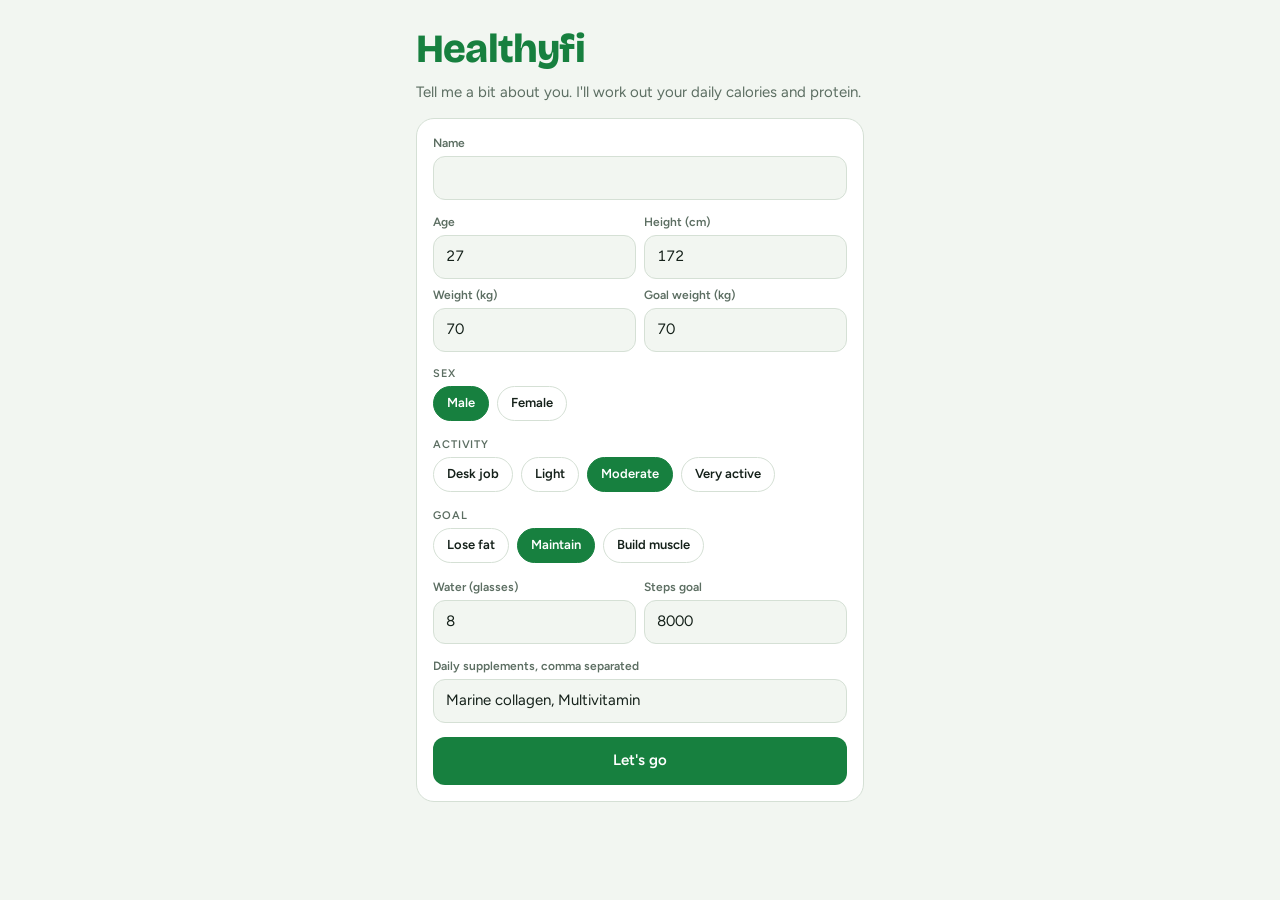
==== index.html @ eebe1b98 "Publish Healthyfi website Co-Authored-By: Claude Opus 5.5 <noreply@anthropic.com> Claude-Session: ht" ====
<!doctype html>
<html lang="en">
<head>
<meta charset="utf-8">
<meta name="viewport" content="width=device-width,initial-scale=1,viewport-fit=cover">
<meta name="theme-color" content="#17803F">
<style>:root{padding-top:env(safe-area-inset-top,0px);padding-bottom:env(safe-area-inset-bottom,0px)}body{margin:0}[hidden]{display:none!important}</style>
</head>
<body>
<title>Healthyfi</title>
<link rel="preconnect" href="https://fonts.googleapis.com">
<link rel="stylesheet" href="https://fonts.googleapis.com/css2?family=Bricolage+Grotesque:opsz,wght@12..96,600;12..96,800&family=Figtree:wght@400;500;600;700&display=swap">
<style>
/* Layout: phone-width app shell, centered on desktop, fixed bottom tab bar, cards only for the logging units */
:root{
  --bg:#F2F6F1; --surface:#FFFFFF; --sunk:#E6EEE6; --line:#D5E0D5;
  --fg:#15211A; --muted:#5C6E62;
  --leaf:#17803F; --leaf-soft:#D8F0DF; --on-leaf:#FFFFFF;
  --haldi:#D97A06; --haldi-soft:#FCEBD2;
  --protein:#7C4DDB; --carbs:#D99A0B; --fat:#1A8FC9; --water:#1C8BD6;
  --danger:#C2352B;
  --display:"Bricolage Grotesque", "Avenir Next", "Segoe UI", system-ui, sans-serif;
  --body:"Figtree", "Segoe UI", system-ui, -apple-system, sans-serif;
  --r:18px;
}
@media (prefers-color-scheme: dark){:root:not([data-theme="light"]){
  --bg:#0D1410; --surface:#162019; --sunk:#1E2A22; --line:#2A3A2F;
  --fg:#E7F0E9; --muted:#93A699;
  --leaf:#4CC977; --leaf-soft:#173D25; --on-leaf:#06210F;
  --haldi:#F5A23A; --haldi-soft:#3A2810;
  --protein:#A586F0; --carbs:#EDB93A; --fat:#4FB4E8; --water:#4FA9EC; --danger:#F07468;
  color-scheme:dark}}
:root[data-theme="dark"]{
  --bg:#0D1410; --surface:#162019; --sunk:#1E2A22; --line:#2A3A2F;
  --fg:#E7F0E9; --muted:#93A699;
  --leaf:#4CC977; --leaf-soft:#173D25; --on-leaf:#06210F;
  --haldi:#F5A23A; --haldi-soft:#3A2810;
  --protein:#A586F0; --carbs:#EDB93A; --fat:#4FB4E8; --water:#4FA9EC; --danger:#F07468;
  color-scheme:dark}

*{box-sizing:border-box}
html,body{height:100%}
body{background:var(--bg);color:var(--fg);font:15px/1.45 var(--body);font-variant-numeric:tabular-nums;-webkit-tap-highlight-color:transparent}
button,input{font:inherit;color:inherit}
button{cursor:pointer}
:focus-visible{outline:2px solid var(--leaf);outline-offset:2px}
.app{max-width:480px;margin:0 auto;padding-inline:16px;padding-block:8px calc(88px + env(safe-area-inset-bottom,0px));display:flex;flex-direction:column;gap:14px}
h1,h2,h3{margin:0;font-family:var(--display);text-wrap:balance}
h1{font-size:26px;font-weight:800;letter-spacing:-.01em}
h2{font-size:17px;font-weight:600}
.muted{color:var(--muted)}
.small{font-size:13px}
.label{font-size:11px;letter-spacing:.08em;text-transform:uppercase;color:var(--muted);font-weight:600}

.top{display:flex;align-items:center;justify-content:space-between;gap:12px;padding-top:6px}
.brand{font-family:var(--display);font-weight:800;font-size:22px;color:var(--leaf);letter-spacing:-.02em}
.sync{font-size:12px;color:var(--muted);background:var(--sunk);border-radius:999px;padding:4px 10px;white-space:nowrap}

.datebar{display:flex;align-items:center;gap:8px;background:var(--surface);border:1px solid var(--line);border-radius:999px;padding:4px}
.datebar strong{flex:1;text-align:center;font-weight:600}
.iconbtn{width:38px;height:38px;border-radius:50%;border:0;background:transparent;font-size:20px;display:grid;place-items:center}
.iconbtn:hover:not(:disabled){background:var(--sunk)}
.iconbtn:disabled{opacity:.3;cursor:default}

.card{background:var(--surface);border:1px solid var(--line);border-radius:var(--r);padding:16px;display:flex;flex-direction:column;gap:12px}
.card-head{display:flex;align-items:baseline;justify-content:space-between;gap:10px}
.card-head .meta{font-size:13px;color:var(--muted);font-weight:600}

/* calorie hero */
.hero{display:grid;grid-template-columns:1fr auto 1fr;align-items:center;gap:8px}
.stat{display:flex;flex-direction:column;align-items:center;gap:0;text-align:center;min-width:0}
.stat b{font-family:var(--display);font-size:22px;font-weight:600}
.stat span{font-size:12px;color:var(--muted)}
.ring{position:relative;width:150px;height:150px}
.ring svg{width:100%;height:100%;transform:rotate(-90deg)}
.ring .center{position:absolute;inset:0;display:grid;place-content:center;text-align:center}
.ring .center b{font-family:var(--display);font-size:34px;font-weight:800;line-height:1}
.ring .center span{font-size:12px;color:var(--muted)}
.ring.over .center b{color:var(--haldi)}
.macros{display:grid;grid-template-columns:repeat(3,1fr);gap:12px}
.bar{height:8px;border-radius:99px;background:var(--sunk);overflow:hidden}
.bar i{display:block;height:100%;border-radius:99px;transition:width .4s}
.macro b{font-size:13px}

.row{display:flex;align-items:center;gap:10px}
.grow{flex:1;min-width:0}
.btn{border:0;border-radius:12px;padding:10px 16px;font-weight:600;background:var(--leaf);color:var(--on-leaf)}
.btn.ghost{background:transparent;color:var(--leaf);border:1px solid var(--line)}
.btn.soft{background:var(--leaf-soft);color:var(--fg)}
.btn.block{width:100%;padding:13px}
.btn:disabled{opacity:.45;cursor:default}
.btn.danger{color:var(--danger);background:transparent;border:1px solid var(--line)}

.glasses{display:flex;flex-wrap:wrap;gap:6px}
.glass{width:26px;height:32px;border-radius:4px 4px 8px 8px;border:2px solid var(--water);background:transparent;padding:0}
.glass.full{background:var(--water)}

.check{display:flex;align-items:center;gap:12px;padding:8px 0;border:0;background:none;text-align:left;width:100%}
.check .box{width:22px;height:22px;border-radius:7px;border:2px solid var(--line);display:grid;place-items:center;font-size:14px;color:var(--on-leaf);flex:none}
.check.on .box{background:var(--leaf);border-color:var(--leaf)}
.check.on .txt{color:var(--muted);text-decoration:line-through}

.fields{display:grid;grid-template-columns:repeat(3,minmax(0,1fr));gap:8px}
.fields.two{grid-template-columns:repeat(2,minmax(0,1fr))}
.field{display:flex;flex-direction:column;gap:4px;min-width:0}
.field label{font-size:12px;color:var(--muted);font-weight:600}
.field input{width:100%;border:1px solid var(--line);background:var(--bg);border-radius:12px;padding:10px 12px;min-width:0}
.field input:focus{border-color:var(--leaf);outline:none}

.tips{margin:0;padding:0;list-style:none;display:flex;flex-direction:column;gap:8px}
.tips li{padding-left:14px;position:relative}
.tips li::before{content:"";position:absolute;left:0;top:.6em;width:6px;height:6px;border-radius:50%;background:var(--haldi)}

/* food */
.summary{background:var(--leaf-soft);border-radius:var(--r);padding:14px 16px;display:grid;grid-template-columns:1.4fr repeat(3,1fr);gap:6px}
.entry{display:flex;align-items:center;gap:10px;padding:6px 0;border-top:1px solid var(--line)}
.entry:first-of-type{border-top:0}
.entry .name{font-weight:600;white-space:nowrap;overflow:hidden;text-overflow:ellipsis}
.entry .kcal{font-weight:700}
.x{border:0;background:none;color:var(--muted);font-size:18px;width:32px;height:32px;border-radius:50%}
.x:hover{background:var(--sunk);color:var(--danger)}
.actions{display:flex;gap:8px;flex-wrap:wrap}

/* sheet */
.scrim{position:fixed;inset:0;background:rgba(5,15,9,.45);z-index:20;display:flex;align-items:flex-end;justify-content:center}
.sheet{background:var(--surface);width:100%;max-width:480px;max-height:88%;border-radius:22px 22px 0 0;padding:16px 16px calc(16px + env(safe-area-inset-bottom,0px));display:flex;flex-direction:column;gap:12px}
.list{overflow-y:auto;min-height:0;flex:1;margin-inline:-4px}
.item{display:flex;align-items:center;gap:10px;width:100%;border:0;background:none;padding:10px 4px;border-bottom:1px solid var(--line);text-align:left}
.item:hover{background:var(--sunk)}
.stepper{display:flex;align-items:center;gap:10px}
.stepper button{width:44px;height:44px;border-radius:12px;border:1px solid var(--line);background:var(--bg);font-size:20px}
.stepper input{text-align:center;font-size:20px;font-weight:700}
.chips{display:flex;gap:8px;overflow-x:auto;padding-bottom:2px;scrollbar-width:none}
.chip{border:1px solid var(--line);background:var(--surface);border-radius:999px;padding:7px 13px;white-space:nowrap;font-size:13px;font-weight:600}
.chip.on{background:var(--leaf);color:var(--on-leaf);border-color:var(--leaf)}
.section-label{font-size:11px;letter-spacing:.08em;text-transform:uppercase;color:var(--muted);font-weight:600;padding:8px 4px 2px}

/* workout */
.wo{display:flex;align-items:center;gap:12px}
.wo .ic{width:40px;height:40px;border-radius:12px;background:var(--haldi-soft);display:grid;place-items:center;font-size:20px;flex:none}
.pb{font-size:12px;font-weight:700;color:var(--haldi)}

/* progress */
.tiles{display:grid;grid-template-columns:repeat(3,1fr);gap:8px}
.tile{background:var(--surface);border:1px solid var(--line);border-radius:14px;padding:12px;text-align:center}
.tile b{display:block;font-family:var(--display);font-size:22px;font-weight:600}
.tile span{font-size:12px;color:var(--muted)}
svg.chart{width:100%;height:auto;display:block}
svg.chart text{fill:var(--muted);font:11px var(--body)}

.confirm{background:var(--haldi-soft);border-radius:14px;padding:12px;display:flex;flex-direction:column;gap:10px}

/* tab bar */
.tabs{position:fixed;left:0;right:0;bottom:0;z-index:10;background:var(--surface);border-top:1px solid var(--line);padding-bottom:env(safe-area-inset-bottom,0px)}
.tabs nav{max-width:480px;margin:0 auto;display:grid;grid-template-columns:repeat(5,1fr)}
.tab{border:0;background:none;padding:10px 0 9px;display:flex;flex-direction:column;align-items:center;gap:2px;font-size:11px;font-weight:600;color:var(--muted)}
.tab .g{font-size:20px;width:52px;height:28px;border-radius:99px;display:grid;place-items:center;transition:background .2s}
.tab.on{color:var(--fg)}
.tab.on .g{background:var(--leaf-soft)}

.toast{position:fixed;left:50%;bottom:calc(84px + env(safe-area-inset-bottom,0px));transform:translateX(-50%);background:var(--fg);color:var(--bg);padding:8px 16px;border-radius:999px;font-size:13px;font-weight:600;z-index:30}
@media (prefers-reduced-motion:reduce){*{transition:none!important}}
</style>

<div class="app" id="app"></div>
<div class="tabs"><nav id="tabs"></nav></div>
<div class="scrim" id="scrim" hidden><div class="sheet" id="sheet"></div></div>
<div class="toast" id="toast" hidden></div>

<script>
const FOODS = [{"name":"Idli","unit":"1 pc","kcal":39.0,"protein":2.0,"carbs":8.0,"fat":0.2},{"name":"Plain dosa","unit":"1 pc","kcal":133.0,"protein":3.9,"carbs":18.6,"fat":5.0},{"name":"Masala dosa","unit":"1 pc","kcal":250.0,"protein":5.0,"carbs":35.0,"fat":10.0},{"name":"Onion dosa","unit":"1 pc","kcal":180.0,"protein":4.0,"carbs":24.0,"fat":7.0},{"name":"Pesarattu","unit":"1 pc","kcal":120.0,"protein":7.0,"carbs":17.0,"fat":3.0},{"name":"Uttapam","unit":"1 pc","kcal":220.0,"protein":6.0,"carbs":34.0,"fat":7.0},{"name":"Medu vada","unit":"1 pc","kcal":97.0,"protein":3.5,"carbs":9.0,"fat":5.5},{"name":"Upma","unit":"1 bowl","kcal":200.0,"protein":5.0,"carbs":30.0,"fat":7.0},{"name":"Pongal","unit":"1 bowl","kcal":250.0,"protein":7.0,"carbs":35.0,"fat":9.0},{"name":"Poha","unit":"1 bowl","kcal":180.0,"protein":4.0,"carbs":33.0,"fat":4.0},{"name":"Puri","unit":"1 pc","kcal":100.0,"protein":1.5,"carbs":12.0,"fat":5.0},{"name":"Coconut chutney","unit":"2 tbsp","kcal":70.0,"protein":1.0,"carbs":3.0,"fat":6.0},{"name":"Peanut chutney","unit":"2 tbsp","kcal":90.0,"protein":3.5,"carbs":3.0,"fat":7.0},{"name":"Ragi java","unit":"1 glass","kcal":120.0,"protein":3.0,"carbs":22.0,"fat":2.0},{"name":"Oats (dry)","unit":"40 g","kcal":150.0,"protein":5.0,"carbs":27.0,"fat":2.5},{"name":"White rice (cooked)","unit":"1 cup","kcal":205.0,"protein":4.3,"carbs":45.0,"fat":0.4},{"name":"Brown rice (cooked)","unit":"1 cup","kcal":216.0,"protein":5.0,"carbs":45.0,"fat":1.8},{"name":"Curd rice","unit":"1 bowl","kcal":230.0,"protein":7.0,"carbs":35.0,"fat":6.0},{"name":"Lemon rice","unit":"1 bowl","kcal":250.0,"protein":4.0,"carbs":40.0,"fat":8.0},{"name":"Pulihora","unit":"1 bowl","kcal":260.0,"protein":4.5,"carbs":42.0,"fat":8.0},{"name":"Veg fried rice","unit":"1 plate","kcal":330.0,"protein":7.0,"carbs":52.0,"fat":10.0},{"name":"Chicken biryani","unit":"1 plate","kcal":500.0,"protein":25.0,"carbs":55.0,"fat":18.0},{"name":"Veg biryani","unit":"1 plate","kcal":380.0,"protein":9.0,"carbs":55.0,"fat":12.0},{"name":"Chapati","unit":"1 pc","kcal":104.0,"protein":3.0,"carbs":18.0,"fat":2.5},{"name":"Paratha","unit":"1 pc","kcal":180.0,"protein":4.0,"carbs":25.0,"fat":7.0},{"name":"Jowar roti","unit":"1 pc","kcal":110.0,"protein":3.5,"carbs":23.0,"fat":1.0},{"name":"Ragi mudde","unit":"1 ball","kcal":230.0,"protein":6.0,"carbs":48.0,"fat":1.6},{"name":"Bread slice","unit":"1 slice","kcal":70.0,"protein":2.5,"carbs":13.0,"fat":1.0},{"name":"Sambar","unit":"1 bowl","kcal":130.0,"protein":6.0,"carbs":18.0,"fat":4.0},{"name":"Rasam","unit":"1 bowl","kcal":60.0,"protein":2.0,"carbs":9.0,"fat":2.0},{"name":"Pappu (dal)","unit":"1 bowl","kcal":170.0,"protein":9.0,"carbs":22.0,"fat":5.0},{"name":"Dal tadka","unit":"1 bowl","kcal":180.0,"protein":9.0,"carbs":24.0,"fat":5.0},{"name":"Rajma","unit":"1 bowl","kcal":210.0,"protein":10.0,"carbs":30.0,"fat":5.0},{"name":"Chole","unit":"1 bowl","kcal":240.0,"protein":10.0,"carbs":32.0,"fat":8.0},{"name":"Mixed veg curry","unit":"1 bowl","kcal":150.0,"protein":4.0,"carbs":15.0,"fat":8.0},{"name":"Bhindi fry","unit":"1 bowl","kcal":140.0,"protein":3.0,"carbs":12.0,"fat":9.0},{"name":"Avakaya pickle","unit":"1 tbsp","kcal":40.0,"protein":0.3,"carbs":1.0,"fat":4.0},{"name":"Egg (boiled)","unit":"1 egg","kcal":78.0,"protein":6.3,"carbs":0.6,"fat":5.3},{"name":"Egg white","unit":"1 egg","kcal":17.0,"protein":3.6,"carbs":0.2,"fat":0.1},{"name":"Omelette (2 eggs)","unit":"1 plate","kcal":190.0,"protein":13.0,"carbs":1.0,"fat":15.0},{"name":"Egg curry","unit":"1 bowl","kcal":240.0,"protein":14.0,"carbs":8.0,"fat":17.0},{"name":"Chicken breast (grilled)","unit":"100 g","kcal":165.0,"protein":31.0,"carbs":0.0,"fat":3.6},{"name":"Chicken curry","unit":"1 bowl","kcal":280.0,"protein":26.0,"carbs":6.0,"fat":17.0},{"name":"Gongura chicken","unit":"1 bowl","kcal":300.0,"protein":28.0,"carbs":6.0,"fat":18.0},{"name":"Tandoori chicken","unit":"2 pcs","kcal":260.0,"protein":32.0,"carbs":4.0,"fat":13.0},{"name":"Chicken 65","unit":"1 plate","kcal":350.0,"protein":30.0,"carbs":12.0,"fat":20.0},{"name":"Fish curry","unit":"1 bowl","kcal":230.0,"protein":22.0,"carbs":6.0,"fat":13.0},{"name":"Fish fry","unit":"1 pc","kcal":200.0,"protein":18.0,"carbs":6.0,"fat":11.0},{"name":"Prawn curry","unit":"1 bowl","kcal":220.0,"protein":22.0,"carbs":7.0,"fat":11.0},{"name":"Mutton curry","unit":"1 bowl","kcal":350.0,"protein":25.0,"carbs":6.0,"fat":25.0},{"name":"Paneer","unit":"100 g","kcal":265.0,"protein":18.0,"carbs":1.2,"fat":21.0},{"name":"Paneer butter masala","unit":"1 bowl","kcal":360.0,"protein":14.0,"carbs":12.0,"fat":28.0},{"name":"Palak paneer","unit":"1 bowl","kcal":260.0,"protein":13.0,"carbs":10.0,"fat":18.0},{"name":"Soya chunks (dry)","unit":"50 g","kcal":172.0,"protein":26.0,"carbs":16.0,"fat":0.3},{"name":"Sprouts","unit":"1 bowl","kcal":100.0,"protein":7.0,"carbs":17.0,"fat":0.5},{"name":"Whey protein","unit":"1 scoop","kcal":120.0,"protein":24.0,"carbs":3.0,"fat":1.5},{"name":"Tofu","unit":"100 g","kcal":76.0,"protein":8.0,"carbs":1.9,"fat":4.8},{"name":"Milk (toned)","unit":"1 glass","kcal":145.0,"protein":8.0,"carbs":12.0,"fat":7.0},{"name":"Curd","unit":"1 cup","kcal":120.0,"protein":7.0,"carbs":9.0,"fat":6.6},{"name":"Greek yogurt","unit":"100 g","kcal":97.0,"protein":9.0,"carbs":3.6,"fat":5.0},{"name":"Buttermilk","unit":"1 glass","kcal":40.0,"protein":3.0,"carbs":5.0,"fat":1.0},{"name":"Tea with milk & sugar","unit":"1 cup","kcal":60.0,"protein":1.5,"carbs":10.0,"fat":1.5},{"name":"Filter coffee","unit":"1 cup","kcal":80.0,"protein":2.0,"carbs":12.0,"fat":2.5},{"name":"Black coffee","unit":"1 cup","kcal":2.0,"protein":0.3,"carbs":0.0,"fat":0.0},{"name":"Coconut water","unit":"1 glass","kcal":45.0,"protein":0.5,"carbs":9.0,"fat":0.5},{"name":"Banana","unit":"1 medium","kcal":105.0,"protein":1.3,"carbs":27.0,"fat":0.4},{"name":"Apple","unit":"1 medium","kcal":95.0,"protein":0.5,"carbs":25.0,"fat":0.3},{"name":"Mango","unit":"1 cup","kcal":100.0,"protein":1.4,"carbs":25.0,"fat":0.6},{"name":"Guava","unit":"1 medium","kcal":68.0,"protein":2.5,"carbs":14.0,"fat":1.0},{"name":"Papaya","unit":"1 cup","kcal":62.0,"protein":0.7,"carbs":16.0,"fat":0.4},{"name":"Watermelon","unit":"1 cup","kcal":46.0,"protein":0.9,"carbs":11.5,"fat":0.2},{"name":"Almonds","unit":"10 pcs","kcal":70.0,"protein":2.5,"carbs":2.5,"fat":6.0},{"name":"Peanuts (roasted)","unit":"30 g","kcal":170.0,"protein":7.7,"carbs":4.8,"fat":14.8},{"name":"Peanut butter","unit":"1 tbsp","kcal":95.0,"protein":4.0,"carbs":3.0,"fat":8.0},{"name":"Dates","unit":"2 pcs","kcal":133.0,"protein":0.9,"carbs":36.0,"fat":0.1},{"name":"Samosa","unit":"1 pc","kcal":260.0,"protein":4.0,"carbs":24.0,"fat":17.0},{"name":"Mirchi bajji","unit":"1 pc","kcal":120.0,"protein":2.0,"carbs":12.0,"fat":7.0},{"name":"Onion pakoda","unit":"1 plate","kcal":300.0,"protein":6.0,"carbs":25.0,"fat":20.0},{"name":"Maggi noodles","unit":"1 pack","kcal":350.0,"protein":8.0,"carbs":47.0,"fat":14.0},{"name":"Biscuits (Marie)","unit":"4 pcs","kcal":120.0,"protein":2.0,"carbs":20.0,"fat":3.5},{"name":"Gulab jamun","unit":"1 pc","kcal":150.0,"protein":2.0,"carbs":20.0,"fat":7.0},{"name":"Jalebi","unit":"1 pc","kcal":150.0,"protein":1.0,"carbs":25.0,"fat":5.0},{"name":"Laddu","unit":"1 pc","kcal":180.0,"protein":3.0,"carbs":24.0,"fat":8.0}];
const STRENGTH = ["Bench press","Squat","Deadlift","Overhead press","Barbell row","Lat pulldown","Pull-up","Incline dumbbell press","Leg press","Romanian deadlift","Bicep curl","Tricep pushdown","Lateral raise","Lunges","Calf raise","Push-up","Plank"];
const CARDIO = ["Walking","Running","Cycling","Skipping","Swimming","Yoga","Badminton","Cricket"];
const MEALS = [["Breakfast","🌅"],["Lunch","🍛"],["Snacks","🍌"],["Dinner","🌙"]];

// ---------- state ----------
const DEFAULT_PROFILE = {name:"",age:27,male:true,heightCm:172,weightKg:70,goalWeightKg:70,activity:1.55,goal:"maintain",waterTarget:8,stepsTarget:8000,supplements:["Marine collagen","Multivitamin"],onboarded:false};
let S = {profile:{...DEFAULT_PROFILE}, customFoods:[], days:{}};
let ui = {tab:"home", date:iso(new Date()), sheet:null, confirmReset:false, saved:false};
let sync = "local"; // local | db

function iso(d){const z=new Date(d.getTime()-d.getTimezoneOffset()*60000);return z.toISOString().slice(0,10)}
function addDays(s,n){const d=new Date(s+"T12:00:00");d.setDate(d.getDate()+n);return iso(d)}
function day(date){return S.days[date] || {foods:[],workouts:[],body:{},water:0,supps:[]}}
function ensureDay(date){if(!S.days[date]) S.days[date]={foods:[],workouts:[],body:{},water:0,supps:[]};return S.days[date]}
function esc(s){return String(s).replace(/[&<>"']/g,c=>({"&":"&amp;","<":"&lt;",">":"&gt;",'"':"&quot;","'":"&#39;"}[c]))}
function fmt(n){return Number.isInteger(+n)?String(+n):(+n).toFixed(1)}
const R = Math.round;
const uid = () => Date.now().toString(36)+Math.random().toString(36).slice(2,7);

// ---------- targets ----------
const P = () => S.profile;
function bmr(p=P()){return 10*p.weightKg+6.25*p.heightCm-5*p.age+(p.male?5:-161)}
function kcalTarget(p=P()){return Math.max(1200,R(bmr(p)*p.activity+({lose:-500,gain:300}[p.goal]||0)))}
function proteinTarget(p=P()){return R(p.weightKg*(p.goal==="lose"?2:1.8))}
function fatTarget(p=P()){return R(kcalTarget(p)*.25/9)}
function carbTarget(p=P()){return Math.max(0,R((kcalTarget(p)-proteinTarget(p)*4-fatTarget(p)*9)/4))}
function totals(date){const f=day(date).foods;const t={kcal:0,p:0,c:0,f:0};f.forEach(e=>{t.kcal+=e.kcal*e.servings;t.p+=e.protein*e.servings;t.c+=e.carbs*e.servings;t.f+=e.fat*e.servings});return t}
function burned(date){return day(date).workouts.reduce((a,w)=>a+w.kcal,0)}
function met(name,cardio){const e=name.toLowerCase();if(!cardio)return 5;if(e.includes("run"))return 9.8;if(e.includes("skip")||e.includes("rope"))return 11;if(e.includes("cycl")||e.includes("bike"))return 7.5;if(e.includes("swim"))return 8;if(e.includes("walk"))return 3.5;if(e.includes("yoga"))return 3;if(e.includes("badminton"))return 5.5;if(e.includes("cricket"))return 5;return 6}

// ---------- persistence ----------
let db=null, userPath=null;
const timers={}, pendingKeys=new Set(), chains={};
function lsSave(){try{localStorage.setItem("healthyfi",JSON.stringify(S))}catch(e){}}
function lsLoad(){try{const v=localStorage.getItem("healthyfi");if(v){const o=JSON.parse(v);S={profile:{...DEFAULT_PROFILE,...o.profile},customFoods:o.customFoods||[],days:o.days||{}}}}catch(e){}}
function docFor(key){return db.collection(userPath).doc(key)}
function bodyFor(key){return key==="profile"?{profile:S.profile,customFoods:S.customFoods}:{date:key.slice(1),...day(key.slice(1))}}
function persist(key){ // key: "profile" or "d"+date
  lsSave();
  if(!db) return;
  pendingKeys.add(key);
  clearTimeout(timers[key]);
  timers[key]=setTimeout(()=>{
    delete timers[key];
    const body=JSON.parse(JSON.stringify(bodyFor(key)));
    chains[key]=(chains[key]||Promise.resolve()).then(()=>docFor(key).set(body)).catch(err=>{
      if(err&&err.code==="quota_exceeded") toast("Storage is full. Clear old logs on the Me tab.");
    }).finally(()=>{if(!timers[key]) pendingKeys.delete(key)});
  },500);
}
const saveProfile=()=>persist("profile");
const saveDay=d=>persist("d"+d);

async function connect(){
  if(!window.claude||!window.claude.use) return;
  try{
    const [dbx,user]=await Promise.all([claude.use("db"),claude.use("user")]);
    if(!dbx||!user) return;
    const id=await user.id();
    if(!id) return;
    db=dbx; userPath="data/users/"+id;
    let first=true;
    db.collection(userPath).onSnapshot(snap=>{
      if(first&&snap.metadata.fromCache) return;
      if(first){
        first=false; sync="db";
        if(snap.empty&&(P().onboarded||Object.keys(S.days).length)){ // move browser data to the account
          saveProfile(); Object.keys(S.days).forEach(saveDay);
          render(); return;
        }
      }
      snap.docs.forEach(d=>{
        if(!d.exists||pendingKeys.has(d.id)) return;
        const v=d.data();
        if(d.id==="profile"){S.profile={...DEFAULT_PROFILE,...(v.profile||{})};S.customFoods=v.customFoods||[]}
        else if(d.id[0]==="d"&&v.date){S.days[v.date]={foods:v.foods||[],workouts:v.workouts||[],body:v.body||{},water:v.water||0,supps:v.supps||[]}}
      });
      lsSave(); render();
    },()=>{db=null;sync="local";render()});
  }catch(e){}
}

// ---------- UI helpers ----------
function toast(msg){const t=document.getElementById("toast");t.textContent=msg;t.hidden=false;clearTimeout(t._t);t._t=setTimeout(()=>t.hidden=true,1800)}
function dateLabel(d){const t=iso(new Date());if(d===t)return"Today";if(d===addDays(t,-1))return"Yesterday";return new Date(d+"T12:00:00").toLocaleDateString("en-IN",{weekday:"short",day:"numeric",month:"short"})}
function datebar(){const t=iso(new Date());return `<div class="datebar"><button class="iconbtn" data-a="prev" aria-label="Previous day">‹</button><strong>${dateLabel(ui.date)}</strong><button class="iconbtn" data-a="next" aria-label="Next day" ${ui.date>=t?"disabled":""}>›</button></div>`}
function macro(label,v,t,c){const pct=t?Math.min(100,v/t*100):0;return `<div class="macro"><div class="label">${label}</div><div class="bar" style="margin:6px 0"><i style="width:${pct}%;background:${c}"></i></div><b>${R(v)}</b><span class="muted small"> / ${t} g</span></div>`}
function field(id,label,val,type="decimal"){return `<div class="field"><label for="${id}">${label}</label><input id="${id}" inputmode="${type}" value="${esc(val)}"></div>`}

// ---------- screens ----------
function home(){
  const p=P(), t=totals(ui.date), b=burned(ui.date), target=kcalTarget(), left=target-R(t.kcal)+b, d=day(ui.date);
  const pct=Math.min(1,t.kcal/(target+b||1)), C=2*Math.PI*64;
  const h=new Date().getHours(), hello=h<12?"Good morning":h<17?"Good afternoon":"Good evening";
  const body=d.body||{};
  return `
  <h1>${hello}${p.name?", "+esc(p.name):""}</h1>
  ${datebar()}
  <section class="card">
    <div class="card-head"><h2>Calories</h2><span class="meta">Target ${target}</span></div>
    <div class="hero">
      <div class="stat"><b>${R(t.kcal)}</b><span>eaten</span></div>
      <div class="ring ${left<0?"over":""}">
        <svg viewBox="0 0 150 150"><circle cx="75" cy="75" r="64" fill="none" stroke="var(--sunk)" stroke-width="13"/>
        <circle cx="75" cy="75" r="64" fill="none" stroke="${left<0?"var(--haldi)":"var(--leaf)"}" stroke-width="13" stroke-linecap="round" stroke-dasharray="${C}" stroke-dashoffset="${C*(1-pct)}" style="transition:stroke-dashoffset .5s"/></svg>
        <div class="center"><b>${Math.abs(left)}</b><span>${left<0?"kcal over":"kcal left"}</span></div>
      </div>
      <div class="stat"><b>${b}</b><span>burned</span></div>
    </div>
    <div class="macros">${macro("Protein",t.p,proteinTarget(),"var(--protein)")}${macro("Carbs",t.c,carbTarget(),"var(--carbs)")}${macro("Fat",t.f,fatTarget(),"var(--fat)")}</div>
  </section>
  <section class="card">
    <div class="card-head"><h2>Water</h2><span class="meta">${d.water} / ${p.waterTarget} glasses · ${d.water*250} ml</span></div>
    <div class="glasses">${Array.from({length:Math.max(p.waterTarget,d.water)},(_,i)=>`<button class="glass ${i<d.water?"full":""}" data-a="water" data-n="${i+1}" aria-label="${i+1} glasses"></button>`).join("")}</div>
    <div class="row"><span class="grow muted small">Tap a glass to set the count</span><button class="btn ghost" data-a="water-" aria-label="Remove a glass">−</button><button class="btn" data-a="water+">+ Glass</button></div>
  </section>
  ${p.supplements.length?`<section class="card">
    <div class="card-head"><h2>Supplements</h2><span class="meta">${p.supplements.filter(s=>d.supps.includes(s)).length} / ${p.supplements.length}</span></div>
    <div>${p.supplements.map((s,i)=>{const on=d.supps.includes(s);return `<button class="check ${on?"on":""}" data-a="supp" data-i="${i}"><span class="box">${on?"✓":""}</span><span class="txt">${esc(s)}</span></button>`}).join("")}</div>
  </section>`:""}
  <section class="card">
    <div class="card-head"><h2>Body</h2>${body.steps?`<span class="meta">${R(body.steps/p.stepsTarget*100)}% of step goal</span>`:""}</div>
    <div class="fields">${field("b-w","Weight kg",body.w??"")}${field("b-s","Sleep hrs",body.sleep??"")}${field("b-st","Steps",body.steps??"","numeric")}</div>
    <button class="btn soft" data-a="body">Save body log</button>
  </section>
  <section class="card"><h2>Coach tips</h2><ul class="tips">${tips().map(x=>`<li>${x}</li>`).join("")}</ul></section>`;
}

function tips(){
  const p=P(), d=day(ui.date), t=totals(ui.date), out=[];
  const left=kcalTarget()-R(t.kcal)+burned(ui.date), pl=proteinTarget()-R(t.p);
  if(!d.foods.length) out.push("Nothing logged yet. Log as you eat; it's far more accurate than guessing at night.");
  if(pl>10) out.push(`<b>${pl} g protein</b> to go. Quick wins: whey scoop 24 g, 100 g chicken breast 31 g, 100 g paneer 18 g, 50 g soya chunks 26 g, 3 egg whites 11 g.`);
  else if(d.foods.length) out.push("Protein target hit. 💪");
  if(left<-150) out.push(`You're ${-left} kcal over. A 30-minute brisk walk burns about 150 kcal.`);
  if(d.water<p.waterTarget) out.push(`${p.waterTarget-d.water} more glasses of water today.`);
  const miss=p.supplements.filter(s=>!d.supps.includes(s)); if(miss.length) out.push(`Still to take: ${esc(miss.join(", "))}.`);
  if(d.body&&d.body.sleep&&d.body.sleep<7) out.push(`Only ${fmt(d.body.sleep)} h sleep. Aim for 7–8 h; recovery is where muscle gets built.`);
  if(!d.workouts.length&&ui.date===iso(new Date())) out.push("No workout logged today yet.");
  if(!out.length) out.push("Everything's on track today.");
  return out;
}

function food(){
  const d=day(ui.date), t=totals(ui.date), y=day(addDays(ui.date,-1));
  return `
  <h1>Food diary</h1>
  ${datebar()}
  <div class="summary">
    <div class="stat"><b>${R(t.kcal)}</b><span>of ${kcalTarget()} kcal</span></div>
    <div class="stat"><b style="color:var(--protein)">${R(t.p)}g</b><span>protein</span></div>
    <div class="stat"><b style="color:var(--carbs)">${R(t.c)}g</b><span>carbs</span></div>
    <div class="stat"><b style="color:var(--fat)">${R(t.f)}g</b><span>fat</span></div>
  </div>
  ${MEALS.map(([m,em])=>{
    const items=d.foods.filter(e=>e.meal===m), prev=y.foods.filter(e=>e.meal===m);
    const k=items.reduce((a,e)=>a+e.kcal*e.servings,0);
    return `<section class="card">
      <div class="card-head"><h2>${em} ${m}</h2><span class="meta">${R(k)} kcal</span></div>
      ${items.length?`<div>${items.map(e=>`<div class="entry"><div class="grow"><div class="name">${esc(e.name)}</div><div class="muted small">${fmt(e.servings)} × ${esc(e.unit)} · P ${R(e.protein*e.servings)} · C ${R(e.carbs*e.servings)} · F ${R(e.fat*e.servings)}</div></div><span class="kcal">${R(e.kcal*e.servings)}</span><button class="x" data-a="del-food" data-id="${e.id}" aria-label="Remove ${esc(e.name)}">✕</button></div>`).join("")}</div>`:""}
      <div class="actions"><button class="btn ghost" data-a="add-food" data-m="${m}">+ Add food</button>${!items.length&&prev.length?`<button class="btn soft" data-a="repeat" data-m="${m}">Repeat yesterday</button>`:""}</div>
    </section>`}).join("")}`;
}

function workout(){
  const list=day(ui.date).workouts, b=burned(ui.date);
  const vol=list.filter(w=>!w.cardio).reduce((a,w)=>a+w.sets*w.reps*w.weightKg,0);
  const prs={}; Object.values(S.days).forEach(dd=>dd.workouts.forEach(w=>{if(!w.cardio&&w.weightKg>0){const k=w.exercise.toLowerCase();prs[k]=Math.max(prs[k]||0,w.weightKg)}}));
  return `
  <h1>Workout</h1>
  ${datebar()}
  <div class="tiles"><div class="tile"><b>${b}</b><span>kcal burned</span></div><div class="tile"><b>${R(vol)}</b><span>kg volume</span></div><div class="tile"><b>${list.length}</b><span>exercises</span></div></div>
  <button class="btn block" data-a="add-wo">+ Log exercise</button>
  ${list.length?list.map(w=>{const pr=prs[w.exercise.toLowerCase()];
    const det=w.cardio?`${w.minutes} min`:`${w.sets} × ${w.reps}${w.weightKg>0?` @ ${fmt(w.weightKg)} kg`:""}`;
    return `<section class="card"><div class="wo"><div class="ic">${w.cardio?"🏃":"🏋️"}</div><div class="grow"><div style="font-weight:600">${esc(w.exercise)}</div><div class="muted small">${det} · ${w.kcal} kcal</div>${!w.cardio&&pr?(w.weightKg>0&&w.weightKg>=pr?`<div class="pb">Personal best</div>`:`<div class="muted small">Best ${fmt(pr)} kg</div>`):""}</div><button class="x" data-a="del-wo" data-id="${w.id}" aria-label="Remove ${esc(w.exercise)}">✕</button></div></section>`}).join("")
  :`<p class="muted" style="text-align:center;margin:24px 0">No exercises logged for this day.</p>`}`;
}

function progress(){
  const p=P(), today=iso(new Date());
  const days=[...Array(7)].map((_,i)=>addDays(today,i-6));
  const kc=days.map(d=>totals(d).kcal), pr=days.map(d=>totals(d).p);
  const labels=days.map(d=>new Date(d+"T12:00:00").toLocaleDateString("en-IN",{weekday:"narrow"}));
  const weights=Object.keys(S.days).sort().filter(d=>S.days[d].body&&S.days[d].body.w).slice(-30).map(d=>({d,w:+S.days[d].body.w}));
  let streak=0, cur=today; if(!day(cur).foods.length) cur=addDays(cur,-1); while(day(cur).foods.length){streak++;cur=addDays(cur,-1)}
  const woDays=days.filter(d=>day(d).workouts.length).length;
  const bmi=p.weightKg/((p.heightCm/100)**2), bmiL=bmi<18.5?"Underweight":bmi<23?"Healthy":bmi<25?"Overweight":"Obese";
  return `
  <h1>Progress</h1>
  <div class="tiles"><div class="tile"><b>${streak}</b><span>day log streak</span></div><div class="tile"><b>${woDays}/7</b><span>workout days</span></div><div class="tile"><b>${fmt(R(bmi*10)/10)}</b><span>BMI · ${bmiL}</span></div></div>
  <section class="card">
    <div class="card-head"><h2>Weight</h2><span class="meta" style="color:var(--haldi)">Goal ${fmt(p.goalWeightKg)} kg</span></div>
    ${weights.length<2?`<p class="muted" style="margin:0">Log your weight on the Home tab on two or more days to see the trend.</p>`:weightChart(weights,p.goalWeightKg)}
  </section>
  <section class="card"><div class="card-head"><h2>Calories, last 7 days</h2><span class="meta">target ${kcalTarget()}</span></div>${bars(kc,labels,kcalTarget(),"var(--leaf)")}</section>
  <section class="card"><div class="card-head"><h2>Protein, last 7 days</h2><span class="meta">target ${proteinTarget()} g</span></div>${bars(pr,labels,proteinTarget(),"var(--protein)")}</section>`;
}

function weightChart(pts,goal){
  const W=340,H=170,L=34,Rt=10,T=10,B=24;
  const vals=pts.map(p=>p.w).concat(goal); let mn=Math.floor(Math.min(...vals)-1), mx=Math.ceil(Math.max(...vals)+1);
  const x=i=>L+(W-L-Rt)*i/(pts.length-1), y=v=>T+(H-T-B)*(1-(v-mn)/(mx-mn));
  const ticks=[mn,R((mn+mx)/2),mx];
  const line=pts.map((p,i)=>`${i?"L":"M"}${x(i).toFixed(1)},${y(p.w).toFixed(1)}`).join("");
  const area=line+`L${x(pts.length-1).toFixed(1)},${H-B}L${L},${H-B}Z`;
  const first=pts[0], last=pts[pts.length-1], diff=last.w-first.w, toGo=goal-last.w;
  return `<div><b style="font-size:20px;font-family:var(--display)">${fmt(last.w)} kg</b> <span class="muted small">${diff>=0?"+":""}${fmt(R(diff*10)/10)} kg since ${first.d.slice(5)}</span></div>
  <svg class="chart" viewBox="0 0 ${W} ${H}" role="img" aria-label="Weight trend">
    ${ticks.map(t=>`<line x1="${L}" x2="${W-Rt}" y1="${y(t)}" y2="${y(t)}" stroke="var(--line)"/><text x="${L-6}" y="${y(t)+4}" text-anchor="end">${t}</text>`).join("")}
    <line x1="${L}" x2="${W-Rt}" y1="${y(goal)}" y2="${y(goal)}" stroke="var(--haldi)" stroke-width="2" stroke-dasharray="6 5"/>
    <path d="${area}" fill="var(--leaf)" fill-opacity=".12"/>
    <path d="${line}" fill="none" stroke="var(--leaf)" stroke-width="2.5" stroke-linejoin="round"/>
    <circle cx="${x(pts.length-1)}" cy="${y(last.w)}" r="5" fill="var(--leaf)"/>
    <text x="${L}" y="${H-6}">${first.d.slice(5)}</text><text x="${W-Rt}" y="${H-6}" text-anchor="end">${last.d.slice(5)}</text>
  </svg>
  <div class="muted small">${Math.abs(toGo)<.5?"You're at your goal weight.":`${fmt(R(Math.abs(toGo)*10)/10)} kg to ${toGo<0?"lose":"gain"}`}</div>`;
}

function bars(vals,labels,target,color){
  const W=340,H=150,T=8,B=22, mx=Math.max(target,...vals)*1.12||1, slot=W/vals.length, bw=slot*.55;
  const y=v=>T+(H-T-B)*(1-v/mx);
  return `<svg class="chart" viewBox="0 0 ${W} ${H}" role="img" aria-label="Last 7 days">
    ${vals.map((v,i)=>{const x=i*slot+(slot-bw)/2, h=(H-T-B)*v/mx;return `<rect x="${x}" y="${T}" width="${bw}" height="${H-T-B}" rx="7" fill="var(--sunk)"/>${h>0?`<rect x="${x}" y="${y(v)}" width="${bw}" height="${h}" rx="7" fill="${v>target*1.1?"var(--haldi)":color}"/>`:""}<text x="${x+bw/2}" y="${H-6}" text-anchor="middle">${labels[i]}</text>`}).join("")}
    <line x1="0" x2="${W}" y1="${y(target)}" y2="${y(target)}" stroke="var(--fg)" stroke-opacity=".5" stroke-dasharray="5 5"/>
  </svg>`;
}

function profileForm(btn){
  const p=P();
  const chips=(name,opts,val)=>`<div class="chips" role="group">${opts.map(([v,l])=>`<button type="button" class="chip ${String(v)===String(val)?"on":""}" data-a="chip" data-name="${name}" data-v="${v}">${l}</button>`).join("")}</div>`;
  return `<form id="pf" class="card" style="gap:14px">
    <div class="field"><label for="p-name">Name</label><input id="p-name" value="${esc(p.name)}" autocomplete="given-name"></div>
    <div class="fields two">${field("p-age","Age",p.age,"numeric")}${field("p-h","Height (cm)",p.heightCm)}${field("p-w","Weight (kg)",p.weightKg)}${field("p-gw","Goal weight (kg)",p.goalWeightKg)}</div>
    <div class="field"><span class="label">Sex</span>${chips("male",[[true,"Male"],[false,"Female"]],p.male)}</div>
    <div class="field"><span class="label">Activity</span>${chips("activity",[[1.2,"Desk job"],[1.375,"Light"],[1.55,"Moderate"],[1.725,"Very active"]],p.activity)}</div>
    <div class="field"><span class="label">Goal</span>${chips("goal",[["lose","Lose fat"],["maintain","Maintain"],["gain","Build muscle"]],p.goal)}</div>
    <div class="fields two">${field("p-water","Water (glasses)",p.waterTarget,"numeric")}${field("p-steps","Steps goal",p.stepsTarget,"numeric")}</div>
    <div class="field"><label for="p-supps">Daily supplements, comma separated</label><input id="p-supps" value="${esc(p.supplements.join(", "))}"></div>
    <button class="btn block" type="submit">${btn}</button>
  </form>`;
}

function me(){
  const p=P();
  return `
  <h1>Your plan</h1>
  <div class="summary" style="grid-template-columns:repeat(4,1fr)">
    <div class="stat"><b>${kcalTarget()}</b><span>kcal/day</span></div>
    <div class="stat"><b style="color:var(--protein)">${proteinTarget()}g</b><span>protein</span></div>
    <div class="stat"><b style="color:var(--carbs)">${carbTarget()}g</b><span>carbs</span></div>
    <div class="stat"><b style="color:var(--fat)">${fatTarget()}g</b><span>fat</span></div>
  </div>
  <p class="muted small" style="margin:0">BMR ${R(bmr())} kcal × activity ${p.activity} = maintenance ${R(bmr()*p.activity)} kcal${p.goal==="lose"?", minus 500 for fat loss":p.goal==="gain"?", plus 300 for muscle gain":""}. Protein at ${p.goal==="lose"?"2.0":"1.8"} g per kg.</p>
  ${profileForm(ui.saved?"Saved ✓":"Save")}
  ${ui.confirmReset?`<div class="confirm"><b>Clear all food, workout, water and body logs?</b><span class="small">Your profile and targets stay.</span><div class="actions"><button class="btn" style="background:var(--danger)" data-a="reset-yes">Clear logs</button><button class="btn ghost" data-a="reset-no">Cancel</button></div></div>`
  :`<button class="btn danger" data-a="reset">Clear all logs</button>`}
  <p class="muted small" style="text-align:center">${sync==="db"?"Saved to your Claude account, private to you":"Saved in this browser only"}</p>`;
}

function onboarding(){
  return `<div style="padding-top:12px"><div class="brand" style="font-size:40px">Healthyfi</div><p class="muted" style="margin:4px 0 0">Tell me a bit about you. I'll work out your daily calories and protein.</p></div>${profileForm("Let's go")}`;
}

// ---------- sheets ----------
function openSheet(s){ui.sheet=s;renderSheet()}
function closeSheet(){ui.sheet=null;renderSheet()}
function renderSheet(){
  const scrim=document.getElementById("scrim"), el=document.getElementById("sheet"), s=ui.sheet;
  scrim.hidden=!s; if(!s){el.innerHTML="";return}
  if(s.kind==="food") el.innerHTML=foodSheet(s); else el.innerHTML=woSheet(s);
  const scr=s.kind+(s.custom?"c":s.item?"i":"s"); const f=el.querySelector("[data-focus]");
  if(f&&s._scr!==scr){f.focus();try{f.setSelectionRange(f.value.length,f.value.length)}catch(e){}} s._scr=scr;
}
function allFoods(){return S.customFoods.concat(FOODS)}
function foodSheet(s){
  if(s.custom) return `<div class="row"><h2 class="grow">Custom food · ${s.meal}</h2><button class="x" data-a="close" aria-label="Close">✕</button></div>
    <div class="field"><label for="c-name">Food name</label><input id="c-name" data-focus></div>
    <div class="field"><label for="c-unit">Serving</label><input id="c-unit" value="1 serving"></div>
    <div class="fields two">${field("c-k","kcal","")}${field("c-p","Protein g","")}${field("c-c","Carbs g","")}${field("c-f","Fat g","")}</div>
    <p class="muted small" style="margin:0">Saved to your food list for next time.</p>
    <div class="actions"><button class="btn ghost" data-a="back">Back</button><button class="btn grow" data-a="save-custom">Add</button></div>`;
  if(s.item){const it=s.item, sv=+s.servings||0;
    return `<div class="row"><h2 class="grow">${esc(it.name)}</h2><button class="x" data-a="close" aria-label="Close">✕</button></div>
    <div class="muted small">Per ${esc(it.unit)}: ${R(it.kcal)} kcal · P ${fmt(it.protein)} g · C ${fmt(it.carbs)} g · F ${fmt(it.fat)} g</div>
    <div class="stepper"><button data-a="sv-" aria-label="Less">−</button><div class="field grow"><input id="sv" inputmode="decimal" value="${esc(s.servings)}" aria-label="Servings" data-focus></div><button data-a="sv+" aria-label="More">+</button></div>
    <div style="font-family:var(--display);font-size:20px;color:var(--leaf);font-weight:600">${R(it.kcal*sv)} kcal · ${R(it.protein*sv)} g protein</div>
    <div class="actions"><button class="btn ghost" data-a="back">Back</button><button class="btn grow" data-a="add-it" ${sv>0?"":"disabled"}>Add to ${s.meal}</button></div>`}
  const q=(s.q||"").trim().toLowerCase(), all=allFoods();
  let groups;
  if(!q){const names=[...new Set(Object.keys(S.days).sort().reverse().flatMap(d=>S.days[d].foods.slice().reverse().map(e=>e.name)))].slice(0,8);
    const recent=names.map(n=>all.find(f=>f.name===n)).filter(Boolean);
    groups=[["Recent",recent],["All foods",all.filter(f=>!recent.includes(f))]];}
  else groups=[["Results",all.filter(f=>f.name.toLowerCase().includes(q))]];
  window._list=[];
  const html=groups.filter(g=>g[1].length).map(([lab,arr])=>`<div class="section-label">${lab}</div>`+arr.map(f=>{window._list.push(f);return `<button class="item" data-a="pick" data-i="${window._list.length-1}"><span class="grow"><span style="font-weight:600">${esc(f.name)}</span><br><span class="muted small">${esc(f.unit)} · P ${fmt(f.protein)} g</span></span><span class="small" style="font-weight:600">${R(f.kcal)} kcal</span></button>`}).join("")).join("");
  return `<div class="row"><h2 class="grow">Add to ${s.meal}</h2><button class="x" data-a="close" aria-label="Close">✕</button></div>
    <div class="field"><input id="q" placeholder="Search idli, chicken, paneer…" value="${esc(s.q||"")}" aria-label="Search foods" data-focus></div>
    <div class="list">${html||`<p class="muted" style="padding:12px 4px">No match. Add it as a custom food.</p>`}</div>
    <button class="btn soft" data-a="custom">+ Custom food</button>`;
}
function woSheet(s){
  const past=[...new Set(Object.keys(S.days).sort().reverse().flatMap(d=>S.days[d].workouts.map(w=>w.exercise)))];
  const isC=n=>CARDIO.some(c=>c.toLowerCase()===n.toLowerCase());
  const sug=[...past.filter(n=>s.cardio?isC(n):!isC(n)),...(s.cardio?CARDIO:STRENGTH)].filter((n,i,a)=>a.findIndex(m=>m.toLowerCase()===n.toLowerCase())===i).filter(n=>!s.name||n.toLowerCase().includes(s.name.toLowerCase())).slice(0,12);
  const k=woKcal(s);
  return `<div class="row"><h2 class="grow">Log exercise</h2><button class="x" data-a="close" aria-label="Close">✕</button></div>
    <div class="chips"><button class="chip ${!s.cardio?"on":""}" data-a="wo-kind" data-v="0">Strength</button><button class="chip ${s.cardio?"on":""}" data-a="wo-kind" data-v="1">Cardio</button></div>
    <div class="field"><label for="w-name">Exercise</label><input id="w-name" value="${esc(s.name)}" data-focus></div>
    <div class="chips">${sug.map(n=>`<button class="chip" data-a="wo-sug" data-v="${esc(n)}">${esc(n)}</button>`).join("")}</div>
    ${s.cardio?`<div class="fields two">${field("w-min","Minutes",s.minutes,"numeric")}</div>`
      :`<div class="fields">${field("w-sets","Sets",s.sets,"numeric")}${field("w-reps","Reps",s.reps,"numeric")}${field("w-kg","kg",s.kg)}</div>`}
    <div id="w-k" style="color:var(--leaf);font-weight:700">About ${k} kcal burned</div>
    <button class="btn block" data-a="save-wo">Add</button>`;
}
function woKcal(s){const m=s.cardio?(+s.minutes||0):(+s.sets||0)*3;return R(met(s.name||"",s.cardio)*P().weightKg*m/60)}

// ---------- render ----------
const TABS=[["home","🏠","Home"],["food","🍛","Food"],["workout","🏋️","Workout"],["progress","📈","Progress"],["me","👤","Me"]];
function render(){
  const app=document.getElementById("app");
  const ob=!P().onboarded;
  const head=`<div class="top"><span class="brand">Healthyfi</span><span class="sync">${sync==="db"?"Synced":"This browser"}</span></div>`;
  app.innerHTML=ob?onboarding():head+({home,food,workout,progress,me}[ui.tab])();
  document.querySelector(".tabs").hidden=ob;
  document.getElementById("tabs").innerHTML=TABS.map(([k,g,l])=>`<button class="tab ${ui.tab===k?"on":""}" data-a="tab" data-v="${k}" aria-current="${ui.tab===k?"page":"false"}"><span class="g">${g}</span>${l}</button>`).join("");
  const pf=document.getElementById("pf"); if(pf){pf._chips={male:P().male,activity:P().activity,goal:P().goal}}
}

// ---------- events ----------
function num(id,d){const v=parseFloat((document.getElementById(id)||{}).value);return isNaN(v)?d:v}
document.addEventListener("click",e=>{
  const b=e.target.closest("[data-a]"); if(!b) return;
  const a=b.dataset.a, d=ui.date;
  if(b.closest("#scrim")||a==="close") return sheetClick(a,b);
  switch(a){
    case "tab": ui.tab=b.dataset.v; ui.saved=false; ui.confirmReset=false; render(); window.scrollTo(0,0); break;
    case "prev": ui.date=addDays(d,-1); render(); break;
    case "next": ui.date=addDays(d,1); render(); break;
    case "water+": ensureDay(d).water++; saveDay(d); render(); break;
    case "water-": {const x=ensureDay(d); x.water=Math.max(0,x.water-1); saveDay(d); render(); break}
    case "water": {const x=ensureDay(d), n=+b.dataset.n; x.water=x.water===n?n-1:n; saveDay(d); render(); break}
    case "supp": {const s=P().supplements[+b.dataset.i], x=ensureDay(d); x.supps=x.supps.includes(s)?x.supps.filter(v=>v!==s):x.supps.concat(s); saveDay(d); render(); break}
    case "body": {
      const x=ensureDay(d), w=num("b-w",null), sl=num("b-s",null), st=num("b-st",null);
      x.body={}; if(w)x.body.w=w; if(sl)x.body.sleep=sl; if(st)x.body.steps=R(st); saveDay(d);
      const newer=Object.keys(S.days).some(k=>k>d&&S.days[k].body&&S.days[k].body.w);
      if(w&&!newer){P().weightKg=w; saveProfile()}
      toast("Body log saved"); render(); break}
    case "add-food": openSheet({kind:"food",meal:b.dataset.m,q:""}); break;
    case "del-food": {const x=ensureDay(d); x.foods=x.foods.filter(f=>f.id!==b.dataset.id); saveDay(d); render(); break}
    case "repeat": {const m=b.dataset.m, x=ensureDay(d); day(addDays(d,-1)).foods.filter(f=>f.meal===m).forEach(f=>x.foods.push({...f,id:uid()})); saveDay(d); toast(`Copied yesterday's ${m.toLowerCase()}`); render(); break}
    case "add-wo": openSheet({kind:"wo",cardio:false,name:"",sets:"3",reps:"10",kg:"",minutes:"30"}); break;
    case "del-wo": {const x=ensureDay(d); x.workouts=x.workouts.filter(w=>w.id!==b.dataset.id); saveDay(d); render(); break}
    case "chip": {const pf=document.getElementById("pf"), n=b.dataset.name, raw=b.dataset.v; pf._chips[n]=n==="male"?raw==="true":n==="activity"?+raw:raw; pf.querySelectorAll(`[data-name="${n}"]`).forEach(c=>c.classList.toggle("on",c===b)); break}
    case "reset": ui.confirmReset=true; render(); break;
    case "reset-no": ui.confirmReset=false; render(); break;
    case "reset-yes": {const keys=Object.keys(S.days); keys.forEach(k=>{S.days[k]={foods:[],workouts:[],body:{},water:0,supps:[]};saveDay(k)}); ui.confirmReset=false; toast("Logs cleared"); render(); break}
  }
});
document.addEventListener("submit",e=>{
  if(e.target.id!=="pf") return; e.preventDefault();
  const p=P(), c=e.target._chips;
  Object.assign(p,{name:document.getElementById("p-name").value.trim(),age:R(num("p-age",p.age)),heightCm:num("p-h",p.heightCm),weightKg:num("p-w",p.weightKg),goalWeightKg:num("p-gw",p.goalWeightKg),male:c.male,activity:c.activity,goal:c.goal,waterTarget:Math.min(20,Math.max(1,R(num("p-water",p.waterTarget)))),stepsTarget:R(num("p-steps",p.stepsTarget)),supplements:document.getElementById("p-supps").value.split(",").map(s=>s.trim()).filter(Boolean)});
  if(!p.onboarded){p.onboarded=true; ui.tab="home"} else {ui.saved=true; toast("Profile saved")}
  saveProfile(); render(); window.scrollTo(0,0);
});
function sheetClick(a,b){
  const s=ui.sheet; if(!s) return;
  const d=ui.date;
  switch(a){
    case "close": closeSheet(); break;
    case "pick": s.item=window._list[+b.dataset.i]; s.servings="1"; renderSheet(); break;
    case "back": s.item=null; s.custom=false; renderSheet(); break;
    case "custom": s.custom=true; renderSheet(); break;
    case "sv-": s.servings=fmt(Math.max(.5,(+s.servings||0)-.5)); renderSheet(); break;
    case "sv+": s.servings=fmt((+s.servings||0)+.5); renderSheet(); break;
    case "add-it": addFood(s.item,+s.servings,false); break;
    case "save-custom": {
      const name=document.getElementById("c-name").value.trim(), k=num("c-k",NaN);
      if(!name||isNaN(k)){toast("Add a name and kcal");return}
      addFood({name,unit:document.getElementById("c-unit").value.trim()||"1 serving",kcal:k,protein:num("c-p",0),carbs:num("c-c",0),fat:num("c-f",0)},1,true); break}
    case "wo-kind": s.cardio=b.dataset.v==="1"; s.name=""; renderSheet(); break;
    case "wo-sug": s.name=b.dataset.v; renderSheet(); break;
    case "save-wo": {
      const ok=s.name.trim()&&(s.cardio?+s.minutes>0:+s.sets>0&&+s.reps>0);
      if(!ok){toast(s.cardio?"Add an exercise and minutes":"Add an exercise, sets and reps");return}
      ensureDay(d).workouts.push({id:uid(),exercise:s.name.trim(),cardio:s.cardio,sets:s.cardio?0:R(+s.sets),reps:s.cardio?0:R(+s.reps),weightKg:s.cardio?0:(+s.kg||0),minutes:s.cardio?R(+s.minutes):R(+s.sets)*3,kcal:woKcal(s)});
      saveDay(d); closeSheet(); toast("Exercise logged"); render(); break}
  }
}
function addFood(it,servings,custom){
  const d=ui.date, s=ui.sheet;
  ensureDay(d).foods.push({id:uid(),meal:s.meal,name:it.name,unit:it.unit,servings,kcal:it.kcal,protein:it.protein,carbs:it.carbs,fat:it.fat});
  if(custom){S.customFoods=S.customFoods.filter(f=>f.name!==it.name).concat(it); saveProfile()}
  saveDay(d); closeSheet(); toast(`Added to ${s.meal.toLowerCase()}`); render();
}
document.addEventListener("input",e=>{
  const s=ui.sheet; if(!s||!e.target.closest("#scrim")) return;
  const id=e.target.id, v=e.target.value;
  if(id==="q"){s.q=v; const pos=e.target.selectionStart; renderSheet(); const q=document.getElementById("q"); q.focus(); q.setSelectionRange(pos,pos)}
  else if(id==="sv"){s.servings=v; const it=s.item, sv=+v||0; const out=e.target.closest(".sheet").querySelector('[data-a="add-it"]'); out.disabled=!(sv>0); e.target.closest(".stepper").nextElementSibling.textContent=`${R(it.kcal*sv)} kcal · ${R(it.protein*sv)} g protein`}
  else if(id.startsWith("w-")){const map={"w-name":"name","w-sets":"sets","w-reps":"reps","w-kg":"kg","w-min":"minutes"}; s[map[id]]=v;
    if(id==="w-name"){const pos=e.target.selectionStart; renderSheet(); const n=document.getElementById("w-name"); n.focus(); n.setSelectionRange(pos,pos)} else document.getElementById("w-k").textContent=`About ${woKcal(s)} kcal burned`}
});
document.getElementById("scrim").addEventListener("click",e=>{if(e.target.id==="scrim") closeSheet()});
document.addEventListener("keydown",e=>{if(e.key==="Escape"&&ui.sheet) closeSheet()});

lsLoad(); render(); connect();
</script>

</body>
</html>
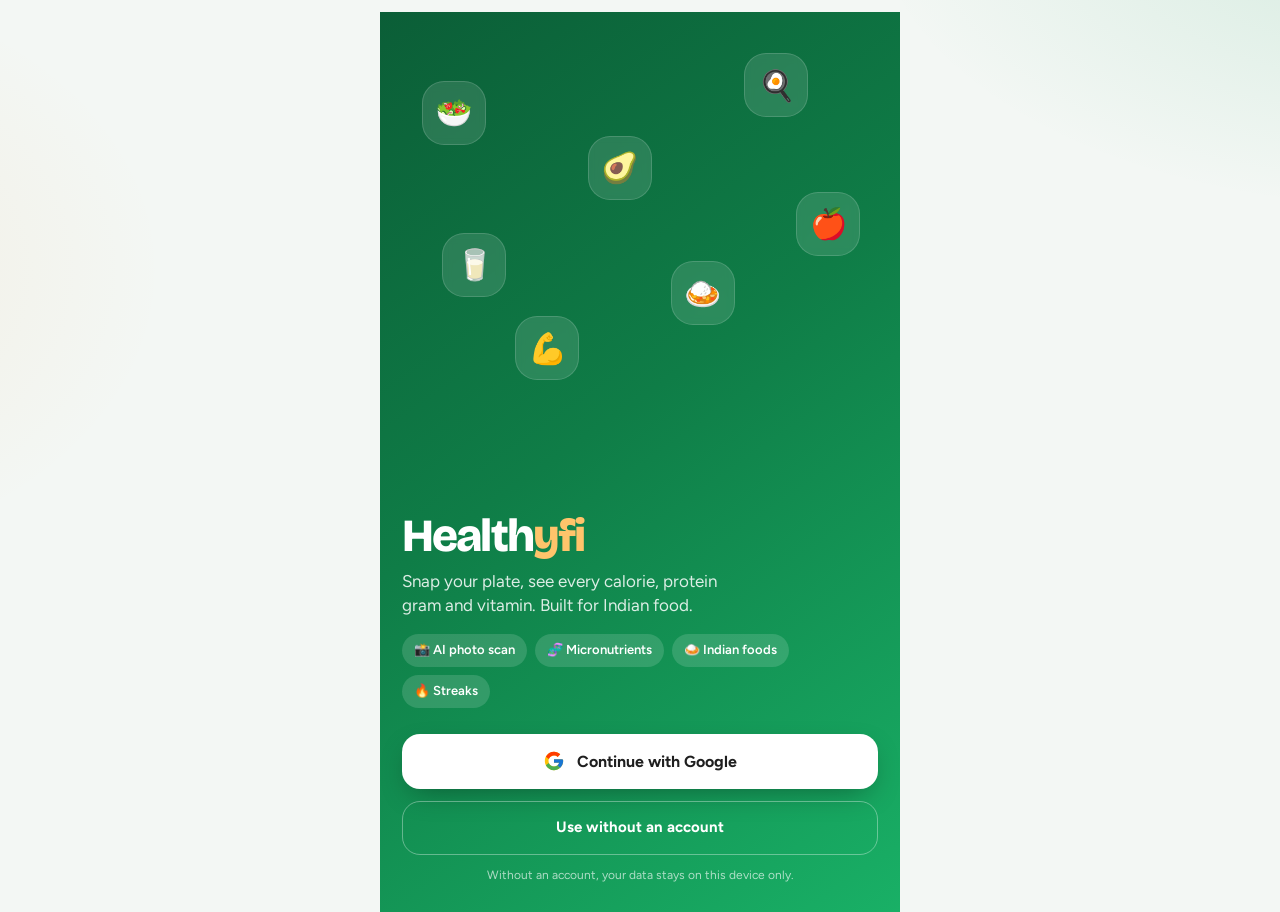
==== commit 903ef1f3: "Publish Healthyfi website 2.0 Co-Authored-By: Claude Opus 5.5 <noreply@anthropic.com> Claude-Session" ====
--- a/index.html
+++ b/index.html
@@ -3,582 +3,26 @@
 <head>
 <meta charset="utf-8">
 <meta name="viewport" content="width=device-width,initial-scale=1,viewport-fit=cover">
-<meta name="theme-color" content="#17803F">
-<style>:root{padding-top:env(safe-area-inset-top,0px);padding-bottom:env(safe-area-inset-bottom,0px)}body{margin:0}[hidden]{display:none!important}</style>
+<title>Healthyfi</title>
+<meta name="description" content="Healthyfi: calorie, macro and micronutrient tracker with AI meal photo scanning, built for Indian food.">
+<meta name="theme-color" content="#0b5e37">
+<meta name="apple-mobile-web-app-capable" content="yes">
+<meta name="apple-mobile-web-app-status-bar-style" content="black-translucent">
+<link rel="manifest" href="manifest.webmanifest">
+<link rel="icon" href="icons/icon.svg" type="image/svg+xml">
+<link rel="apple-touch-icon" href="icons/icon-192.png">
+<link rel="preconnect" href="https://fonts.googleapis.com">
+<link rel="preconnect" href="https://fonts.gstatic.com" crossorigin>
+<link rel="stylesheet" href="https://fonts.googleapis.com/css2?family=Bricolage+Grotesque:opsz,wght@12..96,600;12..96,700;12..96,800&family=Figtree:wght@400;500;600;700;800&display=swap">
+<link rel="stylesheet" href="css/app.css?v=2">
+<script src="config.js?v=2"></script>
 </head>
 <body>
-<title>Healthyfi</title>
-<link rel="preconnect" href="https://fonts.googleapis.com">
-<link rel="stylesheet" href="https://fonts.googleapis.com/css2?family=Bricolage+Grotesque:opsz,wght@12..96,600;12..96,800&family=Figtree:wght@400;500;600;700&display=swap">
-<style>
-/* Layout: phone-width app shell, centered on desktop, fixed bottom tab bar, cards only for the logging units */
-:root{
-  --bg:#F2F6F1; --surface:#FFFFFF; --sunk:#E6EEE6; --line:#D5E0D5;
-  --fg:#15211A; --muted:#5C6E62;
-  --leaf:#17803F; --leaf-soft:#D8F0DF; --on-leaf:#FFFFFF;
-  --haldi:#D97A06; --haldi-soft:#FCEBD2;
-  --protein:#7C4DDB; --carbs:#D99A0B; --fat:#1A8FC9; --water:#1C8BD6;
-  --danger:#C2352B;
-  --display:"Bricolage Grotesque", "Avenir Next", "Segoe UI", system-ui, sans-serif;
-  --body:"Figtree", "Segoe UI", system-ui, -apple-system, sans-serif;
-  --r:18px;
-}
-@media (prefers-color-scheme: dark){:root:not([data-theme="light"]){
-  --bg:#0D1410; --surface:#162019; --sunk:#1E2A22; --line:#2A3A2F;
-  --fg:#E7F0E9; --muted:#93A699;
-  --leaf:#4CC977; --leaf-soft:#173D25; --on-leaf:#06210F;
-  --haldi:#F5A23A; --haldi-soft:#3A2810;
-  --protein:#A586F0; --carbs:#EDB93A; --fat:#4FB4E8; --water:#4FA9EC; --danger:#F07468;
-  color-scheme:dark}}
-:root[data-theme="dark"]{
-  --bg:#0D1410; --surface:#162019; --sunk:#1E2A22; --line:#2A3A2F;
-  --fg:#E7F0E9; --muted:#93A699;
-  --leaf:#4CC977; --leaf-soft:#173D25; --on-leaf:#06210F;
-  --haldi:#F5A23A; --haldi-soft:#3A2810;
-  --protein:#A586F0; --carbs:#EDB93A; --fat:#4FB4E8; --water:#4FA9EC; --danger:#F07468;
-  color-scheme:dark}
-
-*{box-sizing:border-box}
-html,body{height:100%}
-body{background:var(--bg);color:var(--fg);font:15px/1.45 var(--body);font-variant-numeric:tabular-nums;-webkit-tap-highlight-color:transparent}
-button,input{font:inherit;color:inherit}
-button{cursor:pointer}
-:focus-visible{outline:2px solid var(--leaf);outline-offset:2px}
-.app{max-width:480px;margin:0 auto;padding-inline:16px;padding-block:8px calc(88px + env(safe-area-inset-bottom,0px));display:flex;flex-direction:column;gap:14px}
-h1,h2,h3{margin:0;font-family:var(--display);text-wrap:balance}
-h1{font-size:26px;font-weight:800;letter-spacing:-.01em}
-h2{font-size:17px;font-weight:600}
-.muted{color:var(--muted)}
-.small{font-size:13px}
-.label{font-size:11px;letter-spacing:.08em;text-transform:uppercase;color:var(--muted);font-weight:600}
-
-.top{display:flex;align-items:center;justify-content:space-between;gap:12px;padding-top:6px}
-.brand{font-family:var(--display);font-weight:800;font-size:22px;color:var(--leaf);letter-spacing:-.02em}
-.sync{font-size:12px;color:var(--muted);background:var(--sunk);border-radius:999px;padding:4px 10px;white-space:nowrap}
-
-.datebar{display:flex;align-items:center;gap:8px;background:var(--surface);border:1px solid var(--line);border-radius:999px;padding:4px}
-.datebar strong{flex:1;text-align:center;font-weight:600}
-.iconbtn{width:38px;height:38px;border-radius:50%;border:0;background:transparent;font-size:20px;display:grid;place-items:center}
-.iconbtn:hover:not(:disabled){background:var(--sunk)}
-.iconbtn:disabled{opacity:.3;cursor:default}
-
-.card{background:var(--surface);border:1px solid var(--line);border-radius:var(--r);padding:16px;display:flex;flex-direction:column;gap:12px}
-.card-head{display:flex;align-items:baseline;justify-content:space-between;gap:10px}
-.card-head .meta{font-size:13px;color:var(--muted);font-weight:600}
-
-/* calorie hero */
-.hero{display:grid;grid-template-columns:1fr auto 1fr;align-items:center;gap:8px}
-.stat{display:flex;flex-direction:column;align-items:center;gap:0;text-align:center;min-width:0}
-.stat b{font-family:var(--display);font-size:22px;font-weight:600}
-.stat span{font-size:12px;color:var(--muted)}
-.ring{position:relative;width:150px;height:150px}
-.ring svg{width:100%;height:100%;transform:rotate(-90deg)}
-.ring .center{position:absolute;inset:0;display:grid;place-content:center;text-align:center}
-.ring .center b{font-family:var(--display);font-size:34px;font-weight:800;line-height:1}
-.ring .center span{font-size:12px;color:var(--muted)}
-.ring.over .center b{color:var(--haldi)}
-.macros{display:grid;grid-template-columns:repeat(3,1fr);gap:12px}
-.bar{height:8px;border-radius:99px;background:var(--sunk);overflow:hidden}
-.bar i{display:block;height:100%;border-radius:99px;transition:width .4s}
-.macro b{font-size:13px}
-
-.row{display:flex;align-items:center;gap:10px}
-.grow{flex:1;min-width:0}
-.btn{border:0;border-radius:12px;padding:10px 16px;font-weight:600;background:var(--leaf);color:var(--on-leaf)}
-.btn.ghost{background:transparent;color:var(--leaf);border:1px solid var(--line)}
-.btn.soft{background:var(--leaf-soft);color:var(--fg)}
-.btn.block{width:100%;padding:13px}
-.btn:disabled{opacity:.45;cursor:default}
-.btn.danger{color:var(--danger);background:transparent;border:1px solid var(--line)}
-
-.glasses{display:flex;flex-wrap:wrap;gap:6px}
-.glass{width:26px;height:32px;border-radius:4px 4px 8px 8px;border:2px solid var(--water);background:transparent;padding:0}
-.glass.full{background:var(--water)}
-
-.check{display:flex;align-items:center;gap:12px;padding:8px 0;border:0;background:none;text-align:left;width:100%}
-.check .box{width:22px;height:22px;border-radius:7px;border:2px solid var(--line);display:grid;place-items:center;font-size:14px;color:var(--on-leaf);flex:none}
-.check.on .box{background:var(--leaf);border-color:var(--leaf)}
-.check.on .txt{color:var(--muted);text-decoration:line-through}
-
-.fields{display:grid;grid-template-columns:repeat(3,minmax(0,1fr));gap:8px}
-.fields.two{grid-template-columns:repeat(2,minmax(0,1fr))}
-.field{display:flex;flex-direction:column;gap:4px;min-width:0}
-.field label{font-size:12px;color:var(--muted);font-weight:600}
-.field input{width:100%;border:1px solid var(--line);background:var(--bg);border-radius:12px;padding:10px 12px;min-width:0}
-.field input:focus{border-color:var(--leaf);outline:none}
-
-.tips{margin:0;padding:0;list-style:none;display:flex;flex-direction:column;gap:8px}
-.tips li{padding-left:14px;position:relative}
-.tips li::before{content:"";position:absolute;left:0;top:.6em;width:6px;height:6px;border-radius:50%;background:var(--haldi)}
-
-/* food */
-.summary{background:var(--leaf-soft);border-radius:var(--r);padding:14px 16px;display:grid;grid-template-columns:1.4fr repeat(3,1fr);gap:6px}
-.entry{display:flex;align-items:center;gap:10px;padding:6px 0;border-top:1px solid var(--line)}
-.entry:first-of-type{border-top:0}
-.entry .name{font-weight:600;white-space:nowrap;overflow:hidden;text-overflow:ellipsis}
-.entry .kcal{font-weight:700}
-.x{border:0;background:none;color:var(--muted);font-size:18px;width:32px;height:32px;border-radius:50%}
-.x:hover{background:var(--sunk);color:var(--danger)}
-.actions{display:flex;gap:8px;flex-wrap:wrap}
-
-/* sheet */
-.scrim{position:fixed;inset:0;background:rgba(5,15,9,.45);z-index:20;display:flex;align-items:flex-end;justify-content:center}
-.sheet{background:var(--surface);width:100%;max-width:480px;max-height:88%;border-radius:22px 22px 0 0;padding:16px 16px calc(16px + env(safe-area-inset-bottom,0px));display:flex;flex-direction:column;gap:12px}
-.list{overflow-y:auto;min-height:0;flex:1;margin-inline:-4px}
-.item{display:flex;align-items:center;gap:10px;width:100%;border:0;background:none;padding:10px 4px;border-bottom:1px solid var(--line);text-align:left}
-.item:hover{background:var(--sunk)}
-.stepper{display:flex;align-items:center;gap:10px}
-.stepper button{width:44px;height:44px;border-radius:12px;border:1px solid var(--line);background:var(--bg);font-size:20px}
-.stepper input{text-align:center;font-size:20px;font-weight:700}
-.chips{display:flex;gap:8px;overflow-x:auto;padding-bottom:2px;scrollbar-width:none}
-.chip{border:1px solid var(--line);background:var(--surface);border-radius:999px;padding:7px 13px;white-space:nowrap;font-size:13px;font-weight:600}
-.chip.on{background:var(--leaf);color:var(--on-leaf);border-color:var(--leaf)}
-.section-label{font-size:11px;letter-spacing:.08em;text-transform:uppercase;color:var(--muted);font-weight:600;padding:8px 4px 2px}
-
-/* workout */
-.wo{display:flex;align-items:center;gap:12px}
-.wo .ic{width:40px;height:40px;border-radius:12px;background:var(--haldi-soft);display:grid;place-items:center;font-size:20px;flex:none}
-.pb{font-size:12px;font-weight:700;color:var(--haldi)}
-
-/* progress */
-.tiles{display:grid;grid-template-columns:repeat(3,1fr);gap:8px}
-.tile{background:var(--surface);border:1px solid var(--line);border-radius:14px;padding:12px;text-align:center}
-.tile b{display:block;font-family:var(--display);font-size:22px;font-weight:600}
-.tile span{font-size:12px;color:var(--muted)}
-svg.chart{width:100%;height:auto;display:block}
-svg.chart text{fill:var(--muted);font:11px var(--body)}
-
-.confirm{background:var(--haldi-soft);border-radius:14px;padding:12px;display:flex;flex-direction:column;gap:10px}
-
-/* tab bar */
-.tabs{position:fixed;left:0;right:0;bottom:0;z-index:10;background:var(--surface);border-top:1px solid var(--line);padding-bottom:env(safe-area-inset-bottom,0px)}
-.tabs nav{max-width:480px;margin:0 auto;display:grid;grid-template-columns:repeat(5,1fr)}
-.tab{border:0;background:none;padding:10px 0 9px;display:flex;flex-direction:column;align-items:center;gap:2px;font-size:11px;font-weight:600;color:var(--muted)}
-.tab .g{font-size:20px;width:52px;height:28px;border-radius:99px;display:grid;place-items:center;transition:background .2s}
-.tab.on{color:var(--fg)}
-.tab.on .g{background:var(--leaf-soft)}
-
-.toast{position:fixed;left:50%;bottom:calc(84px + env(safe-area-inset-bottom,0px));transform:translateX(-50%);background:var(--fg);color:var(--bg);padding:8px 16px;border-radius:999px;font-size:13px;font-weight:600;z-index:30}
-@media (prefers-reduced-motion:reduce){*{transition:none!important}}
-</style>
-
-<div class="app" id="app"></div>
-<div class="tabs"><nav id="tabs"></nav></div>
-<div class="scrim" id="scrim" hidden><div class="sheet" id="sheet"></div></div>
-<div class="toast" id="toast" hidden></div>
-
-<script>
-const FOODS = [{"name":"Idli","unit":"1 pc","kcal":39.0,"protein":2.0,"carbs":8.0,"fat":0.2},{"name":"Plain dosa","unit":"1 pc","kcal":133.0,"protein":3.9,"carbs":18.6,"fat":5.0},{"name":"Masala dosa","unit":"1 pc","kcal":250.0,"protein":5.0,"carbs":35.0,"fat":10.0},{"name":"Onion dosa","unit":"1 pc","kcal":180.0,"protein":4.0,"carbs":24.0,"fat":7.0},{"name":"Pesarattu","unit":"1 pc","kcal":120.0,"protein":7.0,"carbs":17.0,"fat":3.0},{"name":"Uttapam","unit":"1 pc","kcal":220.0,"protein":6.0,"carbs":34.0,"fat":7.0},{"name":"Medu vada","unit":"1 pc","kcal":97.0,"protein":3.5,"carbs":9.0,"fat":5.5},{"name":"Upma","unit":"1 bowl","kcal":200.0,"protein":5.0,"carbs":30.0,"fat":7.0},{"name":"Pongal","unit":"1 bowl","kcal":250.0,"protein":7.0,"carbs":35.0,"fat":9.0},{"name":"Poha","unit":"1 bowl","kcal":180.0,"protein":4.0,"carbs":33.0,"fat":4.0},{"name":"Puri","unit":"1 pc","kcal":100.0,"protein":1.5,"carbs":12.0,"fat":5.0},{"name":"Coconut chutney","unit":"2 tbsp","kcal":70.0,"protein":1.0,"carbs":3.0,"fat":6.0},{"name":"Peanut chutney","unit":"2 tbsp","kcal":90.0,"protein":3.5,"carbs":3.0,"fat":7.0},{"name":"Ragi java","unit":"1 glass","kcal":120.0,"protein":3.0,"carbs":22.0,"fat":2.0},{"name":"Oats (dry)","unit":"40 g","kcal":150.0,"protein":5.0,"carbs":27.0,"fat":2.5},{"name":"White rice (cooked)","unit":"1 cup","kcal":205.0,"protein":4.3,"carbs":45.0,"fat":0.4},{"name":"Brown rice (cooked)","unit":"1 cup","kcal":216.0,"protein":5.0,"carbs":45.0,"fat":1.8},{"name":"Curd rice","unit":"1 bowl","kcal":230.0,"protein":7.0,"carbs":35.0,"fat":6.0},{"name":"Lemon rice","unit":"1 bowl","kcal":250.0,"protein":4.0,"carbs":40.0,"fat":8.0},{"name":"Pulihora","unit":"1 bowl","kcal":260.0,"protein":4.5,"carbs":42.0,"fat":8.0},{"name":"Veg fried rice","unit":"1 plate","kcal":330.0,"protein":7.0,"carbs":52.0,"fat":10.0},{"name":"Chicken biryani","unit":"1 plate","kcal":500.0,"protein":25.0,"carbs":55.0,"fat":18.0},{"name":"Veg biryani","unit":"1 plate","kcal":380.0,"protein":9.0,"carbs":55.0,"fat":12.0},{"name":"Chapati","unit":"1 pc","kcal":104.0,"protein":3.0,"carbs":18.0,"fat":2.5},{"name":"Paratha","unit":"1 pc","kcal":180.0,"protein":4.0,"carbs":25.0,"fat":7.0},{"name":"Jowar roti","unit":"1 pc","kcal":110.0,"protein":3.5,"carbs":23.0,"fat":1.0},{"name":"Ragi mudde","unit":"1 ball","kcal":230.0,"protein":6.0,"carbs":48.0,"fat":1.6},{"name":"Bread slice","unit":"1 slice","kcal":70.0,"protein":2.5,"carbs":13.0,"fat":1.0},{"name":"Sambar","unit":"1 bowl","kcal":130.0,"protein":6.0,"carbs":18.0,"fat":4.0},{"name":"Rasam","unit":"1 bowl","kcal":60.0,"protein":2.0,"carbs":9.0,"fat":2.0},{"name":"Pappu (dal)","unit":"1 bowl","kcal":170.0,"protein":9.0,"carbs":22.0,"fat":5.0},{"name":"Dal tadka","unit":"1 bowl","kcal":180.0,"protein":9.0,"carbs":24.0,"fat":5.0},{"name":"Rajma","unit":"1 bowl","kcal":210.0,"protein":10.0,"carbs":30.0,"fat":5.0},{"name":"Chole","unit":"1 bowl","kcal":240.0,"protein":10.0,"carbs":32.0,"fat":8.0},{"name":"Mixed veg curry","unit":"1 bowl","kcal":150.0,"protein":4.0,"carbs":15.0,"fat":8.0},{"name":"Bhindi fry","unit":"1 bowl","kcal":140.0,"protein":3.0,"carbs":12.0,"fat":9.0},{"name":"Avakaya pickle","unit":"1 tbsp","kcal":40.0,"protein":0.3,"carbs":1.0,"fat":4.0},{"name":"Egg (boiled)","unit":"1 egg","kcal":78.0,"protein":6.3,"carbs":0.6,"fat":5.3},{"name":"Egg white","unit":"1 egg","kcal":17.0,"protein":3.6,"carbs":0.2,"fat":0.1},{"name":"Omelette (2 eggs)","unit":"1 plate","kcal":190.0,"protein":13.0,"carbs":1.0,"fat":15.0},{"name":"Egg curry","unit":"1 bowl","kcal":240.0,"protein":14.0,"carbs":8.0,"fat":17.0},{"name":"Chicken breast (grilled)","unit":"100 g","kcal":165.0,"protein":31.0,"carbs":0.0,"fat":3.6},{"name":"Chicken curry","unit":"1 bowl","kcal":280.0,"protein":26.0,"carbs":6.0,"fat":17.0},{"name":"Gongura chicken","unit":"1 bowl","kcal":300.0,"protein":28.0,"carbs":6.0,"fat":18.0},{"name":"Tandoori chicken","unit":"2 pcs","kcal":260.0,"protein":32.0,"carbs":4.0,"fat":13.0},{"name":"Chicken 65","unit":"1 plate","kcal":350.0,"protein":30.0,"carbs":12.0,"fat":20.0},{"name":"Fish curry","unit":"1 bowl","kcal":230.0,"protein":22.0,"carbs":6.0,"fat":13.0},{"name":"Fish fry","unit":"1 pc","kcal":200.0,"protein":18.0,"carbs":6.0,"fat":11.0},{"name":"Prawn curry","unit":"1 bowl","kcal":220.0,"protein":22.0,"carbs":7.0,"fat":11.0},{"name":"Mutton curry","unit":"1 bowl","kcal":350.0,"protein":25.0,"carbs":6.0,"fat":25.0},{"name":"Paneer","unit":"100 g","kcal":265.0,"protein":18.0,"carbs":1.2,"fat":21.0},{"name":"Paneer butter masala","unit":"1 bowl","kcal":360.0,"protein":14.0,"carbs":12.0,"fat":28.0},{"name":"Palak paneer","unit":"1 bowl","kcal":260.0,"protein":13.0,"carbs":10.0,"fat":18.0},{"name":"Soya chunks (dry)","unit":"50 g","kcal":172.0,"protein":26.0,"carbs":16.0,"fat":0.3},{"name":"Sprouts","unit":"1 bowl","kcal":100.0,"protein":7.0,"carbs":17.0,"fat":0.5},{"name":"Whey protein","unit":"1 scoop","kcal":120.0,"protein":24.0,"carbs":3.0,"fat":1.5},{"name":"Tofu","unit":"100 g","kcal":76.0,"protein":8.0,"carbs":1.9,"fat":4.8},{"name":"Milk (toned)","unit":"1 glass","kcal":145.0,"protein":8.0,"carbs":12.0,"fat":7.0},{"name":"Curd","unit":"1 cup","kcal":120.0,"protein":7.0,"carbs":9.0,"fat":6.6},{"name":"Greek yogurt","unit":"100 g","kcal":97.0,"protein":9.0,"carbs":3.6,"fat":5.0},{"name":"Buttermilk","unit":"1 glass","kcal":40.0,"protein":3.0,"carbs":5.0,"fat":1.0},{"name":"Tea with milk & sugar","unit":"1 cup","kcal":60.0,"protein":1.5,"carbs":10.0,"fat":1.5},{"name":"Filter coffee","unit":"1 cup","kcal":80.0,"protein":2.0,"carbs":12.0,"fat":2.5},{"name":"Black coffee","unit":"1 cup","kcal":2.0,"protein":0.3,"carbs":0.0,"fat":0.0},{"name":"Coconut water","unit":"1 glass","kcal":45.0,"protein":0.5,"carbs":9.0,"fat":0.5},{"name":"Banana","unit":"1 medium","kcal":105.0,"protein":1.3,"carbs":27.0,"fat":0.4},{"name":"Apple","unit":"1 medium","kcal":95.0,"protein":0.5,"carbs":25.0,"fat":0.3},{"name":"Mango","unit":"1 cup","kcal":100.0,"protein":1.4,"carbs":25.0,"fat":0.6},{"name":"Guava","unit":"1 medium","kcal":68.0,"protein":2.5,"carbs":14.0,"fat":1.0},{"name":"Papaya","unit":"1 cup","kcal":62.0,"protein":0.7,"carbs":16.0,"fat":0.4},{"name":"Watermelon","unit":"1 cup","kcal":46.0,"protein":0.9,"carbs":11.5,"fat":0.2},{"name":"Almonds","unit":"10 pcs","kcal":70.0,"protein":2.5,"carbs":2.5,"fat":6.0},{"name":"Peanuts (roasted)","unit":"30 g","kcal":170.0,"protein":7.7,"carbs":4.8,"fat":14.8},{"name":"Peanut butter","unit":"1 tbsp","kcal":95.0,"protein":4.0,"carbs":3.0,"fat":8.0},{"name":"Dates","unit":"2 pcs","kcal":133.0,"protein":0.9,"carbs":36.0,"fat":0.1},{"name":"Samosa","unit":"1 pc","kcal":260.0,"protein":4.0,"carbs":24.0,"fat":17.0},{"name":"Mirchi bajji","unit":"1 pc","kcal":120.0,"protein":2.0,"carbs":12.0,"fat":7.0},{"name":"Onion pakoda","unit":"1 plate","kcal":300.0,"protein":6.0,"carbs":25.0,"fat":20.0},{"name":"Maggi noodles","unit":"1 pack","kcal":350.0,"protein":8.0,"carbs":47.0,"fat":14.0},{"name":"Biscuits (Marie)","unit":"4 pcs","kcal":120.0,"protein":2.0,"carbs":20.0,"fat":3.5},{"name":"Gulab jamun","unit":"1 pc","kcal":150.0,"protein":2.0,"carbs":20.0,"fat":7.0},{"name":"Jalebi","unit":"1 pc","kcal":150.0,"protein":1.0,"carbs":25.0,"fat":5.0},{"name":"Laddu","unit":"1 pc","kcal":180.0,"protein":3.0,"carbs":24.0,"fat":8.0}];
-const STRENGTH = ["Bench press","Squat","Deadlift","Overhead press","Barbell row","Lat pulldown","Pull-up","Incline dumbbell press","Leg press","Romanian deadlift","Bicep curl","Tricep pushdown","Lateral raise","Lunges","Calf raise","Push-up","Plank"];
-const CARDIO = ["Walking","Running","Cycling","Skipping","Swimming","Yoga","Badminton","Cricket"];
-const MEALS = [["Breakfast","🌅"],["Lunch","🍛"],["Snacks","🍌"],["Dinner","🌙"]];
-
-// ---------- state ----------
-const DEFAULT_PROFILE = {name:"",age:27,male:true,heightCm:172,weightKg:70,goalWeightKg:70,activity:1.55,goal:"maintain",waterTarget:8,stepsTarget:8000,supplements:["Marine collagen","Multivitamin"],onboarded:false};
-let S = {profile:{...DEFAULT_PROFILE}, customFoods:[], days:{}};
-let ui = {tab:"home", date:iso(new Date()), sheet:null, confirmReset:false, saved:false};
-let sync = "local"; // local | db
-
-function iso(d){const z=new Date(d.getTime()-d.getTimezoneOffset()*60000);return z.toISOString().slice(0,10)}
-function addDays(s,n){const d=new Date(s+"T12:00:00");d.setDate(d.getDate()+n);return iso(d)}
-function day(date){return S.days[date] || {foods:[],workouts:[],body:{},water:0,supps:[]}}
-function ensureDay(date){if(!S.days[date]) S.days[date]={foods:[],workouts:[],body:{},water:0,supps:[]};return S.days[date]}
-function esc(s){return String(s).replace(/[&<>"']/g,c=>({"&":"&amp;","<":"&lt;",">":"&gt;",'"':"&quot;","'":"&#39;"}[c]))}
-function fmt(n){return Number.isInteger(+n)?String(+n):(+n).toFixed(1)}
-const R = Math.round;
-const uid = () => Date.now().toString(36)+Math.random().toString(36).slice(2,7);
-
-// ---------- targets ----------
-const P = () => S.profile;
-function bmr(p=P()){return 10*p.weightKg+6.25*p.heightCm-5*p.age+(p.male?5:-161)}
-function kcalTarget(p=P()){return Math.max(1200,R(bmr(p)*p.activity+({lose:-500,gain:300}[p.goal]||0)))}
-function proteinTarget(p=P()){return R(p.weightKg*(p.goal==="lose"?2:1.8))}
-function fatTarget(p=P()){return R(kcalTarget(p)*.25/9)}
-function carbTarget(p=P()){return Math.max(0,R((kcalTarget(p)-proteinTarget(p)*4-fatTarget(p)*9)/4))}
-function totals(date){const f=day(date).foods;const t={kcal:0,p:0,c:0,f:0};f.forEach(e=>{t.kcal+=e.kcal*e.servings;t.p+=e.protein*e.servings;t.c+=e.carbs*e.servings;t.f+=e.fat*e.servings});return t}
-function burned(date){return day(date).workouts.reduce((a,w)=>a+w.kcal,0)}
-function met(name,cardio){const e=name.toLowerCase();if(!cardio)return 5;if(e.includes("run"))return 9.8;if(e.includes("skip")||e.includes("rope"))return 11;if(e.includes("cycl")||e.includes("bike"))return 7.5;if(e.includes("swim"))return 8;if(e.includes("walk"))return 3.5;if(e.includes("yoga"))return 3;if(e.includes("badminton"))return 5.5;if(e.includes("cricket"))return 5;return 6}
-
-// ---------- persistence ----------
-let db=null, userPath=null;
-const timers={}, pendingKeys=new Set(), chains={};
-function lsSave(){try{localStorage.setItem("healthyfi",JSON.stringify(S))}catch(e){}}
-function lsLoad(){try{const v=localStorage.getItem("healthyfi");if(v){const o=JSON.parse(v);S={profile:{...DEFAULT_PROFILE,...o.profile},customFoods:o.customFoods||[],days:o.days||{}}}}catch(e){}}
-function docFor(key){return db.collection(userPath).doc(key)}
-function bodyFor(key){return key==="profile"?{profile:S.profile,customFoods:S.customFoods}:{date:key.slice(1),...day(key.slice(1))}}
-function persist(key){ // key: "profile" or "d"+date
-  lsSave();
-  if(!db) return;
-  pendingKeys.add(key);
-  clearTimeout(timers[key]);
-  timers[key]=setTimeout(()=>{
-    delete timers[key];
-    const body=JSON.parse(JSON.stringify(bodyFor(key)));
-    chains[key]=(chains[key]||Promise.resolve()).then(()=>docFor(key).set(body)).catch(err=>{
-      if(err&&err.code==="quota_exceeded") toast("Storage is full. Clear old logs on the Me tab.");
-    }).finally(()=>{if(!timers[key]) pendingKeys.delete(key)});
-  },500);
-}
-const saveProfile=()=>persist("profile");
-const saveDay=d=>persist("d"+d);
-
-async function connect(){
-  if(!window.claude||!window.claude.use) return;
-  try{
-    const [dbx,user]=await Promise.all([claude.use("db"),claude.use("user")]);
-    if(!dbx||!user) return;
-    const id=await user.id();
-    if(!id) return;
-    db=dbx; userPath="data/users/"+id;
-    let first=true;
-    db.collection(userPath).onSnapshot(snap=>{
-      if(first&&snap.metadata.fromCache) return;
-      if(first){
-        first=false; sync="db";
-        if(snap.empty&&(P().onboarded||Object.keys(S.days).length)){ // move browser data to the account
-          saveProfile(); Object.keys(S.days).forEach(saveDay);
-          render(); return;
-        }
-      }
-      snap.docs.forEach(d=>{
-        if(!d.exists||pendingKeys.has(d.id)) return;
-        const v=d.data();
-        if(d.id==="profile"){S.profile={...DEFAULT_PROFILE,...(v.profile||{})};S.customFoods=v.customFoods||[]}
-        else if(d.id[0]==="d"&&v.date){S.days[v.date]={foods:v.foods||[],workouts:v.workouts||[],body:v.body||{},water:v.water||0,supps:v.supps||[]}}
-      });
-      lsSave(); render();
-    },()=>{db=null;sync="local";render()});
-  }catch(e){}
-}
-
-// ---------- UI helpers ----------
-function toast(msg){const t=document.getElementById("toast");t.textContent=msg;t.hidden=false;clearTimeout(t._t);t._t=setTimeout(()=>t.hidden=true,1800)}
-function dateLabel(d){const t=iso(new Date());if(d===t)return"Today";if(d===addDays(t,-1))return"Yesterday";return new Date(d+"T12:00:00").toLocaleDateString("en-IN",{weekday:"short",day:"numeric",month:"short"})}
-function datebar(){const t=iso(new Date());return `<div class="datebar"><button class="iconbtn" data-a="prev" aria-label="Previous day">‹</button><strong>${dateLabel(ui.date)}</strong><button class="iconbtn" data-a="next" aria-label="Next day" ${ui.date>=t?"disabled":""}>›</button></div>`}
-function macro(label,v,t,c){const pct=t?Math.min(100,v/t*100):0;return `<div class="macro"><div class="label">${label}</div><div class="bar" style="margin:6px 0"><i style="width:${pct}%;background:${c}"></i></div><b>${R(v)}</b><span class="muted small"> / ${t} g</span></div>`}
-function field(id,label,val,type="decimal"){return `<div class="field"><label for="${id}">${label}</label><input id="${id}" inputmode="${type}" value="${esc(val)}"></div>`}
-
-// ---------- screens ----------
-function home(){
-  const p=P(), t=totals(ui.date), b=burned(ui.date), target=kcalTarget(), left=target-R(t.kcal)+b, d=day(ui.date);
-  const pct=Math.min(1,t.kcal/(target+b||1)), C=2*Math.PI*64;
-  const h=new Date().getHours(), hello=h<12?"Good morning":h<17?"Good afternoon":"Good evening";
-  const body=d.body||{};
-  return `
-  <h1>${hello}${p.name?", "+esc(p.name):""}</h1>
-  ${datebar()}
-  <section class="card">
-    <div class="card-head"><h2>Calories</h2><span class="meta">Target ${target}</span></div>
-    <div class="hero">
-      <div class="stat"><b>${R(t.kcal)}</b><span>eaten</span></div>
-      <div class="ring ${left<0?"over":""}">
-        <svg viewBox="0 0 150 150"><circle cx="75" cy="75" r="64" fill="none" stroke="var(--sunk)" stroke-width="13"/>
-        <circle cx="75" cy="75" r="64" fill="none" stroke="${left<0?"var(--haldi)":"var(--leaf)"}" stroke-width="13" stroke-linecap="round" stroke-dasharray="${C}" stroke-dashoffset="${C*(1-pct)}" style="transition:stroke-dashoffset .5s"/></svg>
-        <div class="center"><b>${Math.abs(left)}</b><span>${left<0?"kcal over":"kcal left"}</span></div>
-      </div>
-      <div class="stat"><b>${b}</b><span>burned</span></div>
-    </div>
-    <div class="macros">${macro("Protein",t.p,proteinTarget(),"var(--protein)")}${macro("Carbs",t.c,carbTarget(),"var(--carbs)")}${macro("Fat",t.f,fatTarget(),"var(--fat)")}</div>
-  </section>
-  <section class="card">
-    <div class="card-head"><h2>Water</h2><span class="meta">${d.water} / ${p.waterTarget} glasses · ${d.water*250} ml</span></div>
-    <div class="glasses">${Array.from({length:Math.max(p.waterTarget,d.water)},(_,i)=>`<button class="glass ${i<d.water?"full":""}" data-a="water" data-n="${i+1}" aria-label="${i+1} glasses"></button>`).join("")}</div>
-    <div class="row"><span class="grow muted small">Tap a glass to set the count</span><button class="btn ghost" data-a="water-" aria-label="Remove a glass">−</button><button class="btn" data-a="water+">+ Glass</button></div>
-  </section>
-  ${p.supplements.length?`<section class="card">
-    <div class="card-head"><h2>Supplements</h2><span class="meta">${p.supplements.filter(s=>d.supps.includes(s)).length} / ${p.supplements.length}</span></div>
-    <div>${p.supplements.map((s,i)=>{const on=d.supps.includes(s);return `<button class="check ${on?"on":""}" data-a="supp" data-i="${i}"><span class="box">${on?"✓":""}</span><span class="txt">${esc(s)}</span></button>`}).join("")}</div>
-  </section>`:""}
-  <section class="card">
-    <div class="card-head"><h2>Body</h2>${body.steps?`<span class="meta">${R(body.steps/p.stepsTarget*100)}% of step goal</span>`:""}</div>
-    <div class="fields">${field("b-w","Weight kg",body.w??"")}${field("b-s","Sleep hrs",body.sleep??"")}${field("b-st","Steps",body.steps??"","numeric")}</div>
-    <button class="btn soft" data-a="body">Save body log</button>
-  </section>
-  <section class="card"><h2>Coach tips</h2><ul class="tips">${tips().map(x=>`<li>${x}</li>`).join("")}</ul></section>`;
-}
-
-function tips(){
-  const p=P(), d=day(ui.date), t=totals(ui.date), out=[];
-  const left=kcalTarget()-R(t.kcal)+burned(ui.date), pl=proteinTarget()-R(t.p);
-  if(!d.foods.length) out.push("Nothing logged yet. Log as you eat; it's far more accurate than guessing at night.");
-  if(pl>10) out.push(`<b>${pl} g protein</b> to go. Quick wins: whey scoop 24 g, 100 g chicken breast 31 g, 100 g paneer 18 g, 50 g soya chunks 26 g, 3 egg whites 11 g.`);
-  else if(d.foods.length) out.push("Protein target hit. 💪");
-  if(left<-150) out.push(`You're ${-left} kcal over. A 30-minute brisk walk burns about 150 kcal.`);
-  if(d.water<p.waterTarget) out.push(`${p.waterTarget-d.water} more glasses of water today.`);
-  const miss=p.supplements.filter(s=>!d.supps.includes(s)); if(miss.length) out.push(`Still to take: ${esc(miss.join(", "))}.`);
-  if(d.body&&d.body.sleep&&d.body.sleep<7) out.push(`Only ${fmt(d.body.sleep)} h sleep. Aim for 7–8 h; recovery is where muscle gets built.`);
-  if(!d.workouts.length&&ui.date===iso(new Date())) out.push("No workout logged today yet.");
-  if(!out.length) out.push("Everything's on track today.");
-  return out;
-}
-
-function food(){
-  const d=day(ui.date), t=totals(ui.date), y=day(addDays(ui.date,-1));
-  return `
-  <h1>Food diary</h1>
-  ${datebar()}
-  <div class="summary">
-    <div class="stat"><b>${R(t.kcal)}</b><span>of ${kcalTarget()} kcal</span></div>
-    <div class="stat"><b style="color:var(--protein)">${R(t.p)}g</b><span>protein</span></div>
-    <div class="stat"><b style="color:var(--carbs)">${R(t.c)}g</b><span>carbs</span></div>
-    <div class="stat"><b style="color:var(--fat)">${R(t.f)}g</b><span>fat</span></div>
-  </div>
-  ${MEALS.map(([m,em])=>{
-    const items=d.foods.filter(e=>e.meal===m), prev=y.foods.filter(e=>e.meal===m);
-    const k=items.reduce((a,e)=>a+e.kcal*e.servings,0);
-    return `<section class="card">
-      <div class="card-head"><h2>${em} ${m}</h2><span class="meta">${R(k)} kcal</span></div>
-      ${items.length?`<div>${items.map(e=>`<div class="entry"><div class="grow"><div class="name">${esc(e.name)}</div><div class="muted small">${fmt(e.servings)} × ${esc(e.unit)} · P ${R(e.protein*e.servings)} · C ${R(e.carbs*e.servings)} · F ${R(e.fat*e.servings)}</div></div><span class="kcal">${R(e.kcal*e.servings)}</span><button class="x" data-a="del-food" data-id="${e.id}" aria-label="Remove ${esc(e.name)}">✕</button></div>`).join("")}</div>`:""}
-      <div class="actions"><button class="btn ghost" data-a="add-food" data-m="${m}">+ Add food</button>${!items.length&&prev.length?`<button class="btn soft" data-a="repeat" data-m="${m}">Repeat yesterday</button>`:""}</div>
-    </section>`}).join("")}`;
-}
-
-function workout(){
-  const list=day(ui.date).workouts, b=burned(ui.date);
-  const vol=list.filter(w=>!w.cardio).reduce((a,w)=>a+w.sets*w.reps*w.weightKg,0);
-  const prs={}; Object.values(S.days).forEach(dd=>dd.workouts.forEach(w=>{if(!w.cardio&&w.weightKg>0){const k=w.exercise.toLowerCase();prs[k]=Math.max(prs[k]||0,w.weightKg)}}));
-  return `
-  <h1>Workout</h1>
-  ${datebar()}
-  <div class="tiles"><div class="tile"><b>${b}</b><span>kcal burned</span></div><div class="tile"><b>${R(vol)}</b><span>kg volume</span></div><div class="tile"><b>${list.length}</b><span>exercises</span></div></div>
-  <button class="btn block" data-a="add-wo">+ Log exercise</button>
-  ${list.length?list.map(w=>{const pr=prs[w.exercise.toLowerCase()];
-    const det=w.cardio?`${w.minutes} min`:`${w.sets} × ${w.reps}${w.weightKg>0?` @ ${fmt(w.weightKg)} kg`:""}`;
-    return `<section class="card"><div class="wo"><div class="ic">${w.cardio?"🏃":"🏋️"}</div><div class="grow"><div style="font-weight:600">${esc(w.exercise)}</div><div class="muted small">${det} · ${w.kcal} kcal</div>${!w.cardio&&pr?(w.weightKg>0&&w.weightKg>=pr?`<div class="pb">Personal best</div>`:`<div class="muted small">Best ${fmt(pr)} kg</div>`):""}</div><button class="x" data-a="del-wo" data-id="${w.id}" aria-label="Remove ${esc(w.exercise)}">✕</button></div></section>`}).join("")
-  :`<p class="muted" style="text-align:center;margin:24px 0">No exercises logged for this day.</p>`}`;
-}
-
-function progress(){
-  const p=P(), today=iso(new Date());
-  const days=[...Array(7)].map((_,i)=>addDays(today,i-6));
-  const kc=days.map(d=>totals(d).kcal), pr=days.map(d=>totals(d).p);
-  const labels=days.map(d=>new Date(d+"T12:00:00").toLocaleDateString("en-IN",{weekday:"narrow"}));
-  const weights=Object.keys(S.days).sort().filter(d=>S.days[d].body&&S.days[d].body.w).slice(-30).map(d=>({d,w:+S.days[d].body.w}));
-  let streak=0, cur=today; if(!day(cur).foods.length) cur=addDays(cur,-1); while(day(cur).foods.length){streak++;cur=addDays(cur,-1)}
-  const woDays=days.filter(d=>day(d).workouts.length).length;
-  const bmi=p.weightKg/((p.heightCm/100)**2), bmiL=bmi<18.5?"Underweight":bmi<23?"Healthy":bmi<25?"Overweight":"Obese";
-  return `
-  <h1>Progress</h1>
-  <div class="tiles"><div class="tile"><b>${streak}</b><span>day log streak</span></div><div class="tile"><b>${woDays}/7</b><span>workout days</span></div><div class="tile"><b>${fmt(R(bmi*10)/10)}</b><span>BMI · ${bmiL}</span></div></div>
-  <section class="card">
-    <div class="card-head"><h2>Weight</h2><span class="meta" style="color:var(--haldi)">Goal ${fmt(p.goalWeightKg)} kg</span></div>
-    ${weights.length<2?`<p class="muted" style="margin:0">Log your weight on the Home tab on two or more days to see the trend.</p>`:weightChart(weights,p.goalWeightKg)}
-  </section>
-  <section class="card"><div class="card-head"><h2>Calories, last 7 days</h2><span class="meta">target ${kcalTarget()}</span></div>${bars(kc,labels,kcalTarget(),"var(--leaf)")}</section>
-  <section class="card"><div class="card-head"><h2>Protein, last 7 days</h2><span class="meta">target ${proteinTarget()} g</span></div>${bars(pr,labels,proteinTarget(),"var(--protein)")}</section>`;
-}
-
-function weightChart(pts,goal){
-  const W=340,H=170,L=34,Rt=10,T=10,B=24;
-  const vals=pts.map(p=>p.w).concat(goal); let mn=Math.floor(Math.min(...vals)-1), mx=Math.ceil(Math.max(...vals)+1);
-  const x=i=>L+(W-L-Rt)*i/(pts.length-1), y=v=>T+(H-T-B)*(1-(v-mn)/(mx-mn));
-  const ticks=[mn,R((mn+mx)/2),mx];
-  const line=pts.map((p,i)=>`${i?"L":"M"}${x(i).toFixed(1)},${y(p.w).toFixed(1)}`).join("");
-  const area=line+`L${x(pts.length-1).toFixed(1)},${H-B}L${L},${H-B}Z`;
-  const first=pts[0], last=pts[pts.length-1], diff=last.w-first.w, toGo=goal-last.w;
-  return `<div><b style="font-size:20px;font-family:var(--display)">${fmt(last.w)} kg</b> <span class="muted small">${diff>=0?"+":""}${fmt(R(diff*10)/10)} kg since ${first.d.slice(5)}</span></div>
-  <svg class="chart" viewBox="0 0 ${W} ${H}" role="img" aria-label="Weight trend">
-    ${ticks.map(t=>`<line x1="${L}" x2="${W-Rt}" y1="${y(t)}" y2="${y(t)}" stroke="var(--line)"/><text x="${L-6}" y="${y(t)+4}" text-anchor="end">${t}</text>`).join("")}
-    <line x1="${L}" x2="${W-Rt}" y1="${y(goal)}" y2="${y(goal)}" stroke="var(--haldi)" stroke-width="2" stroke-dasharray="6 5"/>
-    <path d="${area}" fill="var(--leaf)" fill-opacity=".12"/>
-    <path d="${line}" fill="none" stroke="var(--leaf)" stroke-width="2.5" stroke-linejoin="round"/>
-    <circle cx="${x(pts.length-1)}" cy="${y(last.w)}" r="5" fill="var(--leaf)"/>
-    <text x="${L}" y="${H-6}">${first.d.slice(5)}</text><text x="${W-Rt}" y="${H-6}" text-anchor="end">${last.d.slice(5)}</text>
-  </svg>
-  <div class="muted small">${Math.abs(toGo)<.5?"You're at your goal weight.":`${fmt(R(Math.abs(toGo)*10)/10)} kg to ${toGo<0?"lose":"gain"}`}</div>`;
-}
-
-function bars(vals,labels,target,color){
-  const W=340,H=150,T=8,B=22, mx=Math.max(target,...vals)*1.12||1, slot=W/vals.length, bw=slot*.55;
-  const y=v=>T+(H-T-B)*(1-v/mx);
-  return `<svg class="chart" viewBox="0 0 ${W} ${H}" role="img" aria-label="Last 7 days">
-    ${vals.map((v,i)=>{const x=i*slot+(slot-bw)/2, h=(H-T-B)*v/mx;return `<rect x="${x}" y="${T}" width="${bw}" height="${H-T-B}" rx="7" fill="var(--sunk)"/>${h>0?`<rect x="${x}" y="${y(v)}" width="${bw}" height="${h}" rx="7" fill="${v>target*1.1?"var(--haldi)":color}"/>`:""}<text x="${x+bw/2}" y="${H-6}" text-anchor="middle">${labels[i]}</text>`}).join("")}
-    <line x1="0" x2="${W}" y1="${y(target)}" y2="${y(target)}" stroke="var(--fg)" stroke-opacity=".5" stroke-dasharray="5 5"/>
-  </svg>`;
-}
-
-function profileForm(btn){
-  const p=P();
-  const chips=(name,opts,val)=>`<div class="chips" role="group">${opts.map(([v,l])=>`<button type="button" class="chip ${String(v)===String(val)?"on":""}" data-a="chip" data-name="${name}" data-v="${v}">${l}</button>`).join("")}</div>`;
-  return `<form id="pf" class="card" style="gap:14px">
-    <div class="field"><label for="p-name">Name</label><input id="p-name" value="${esc(p.name)}" autocomplete="given-name"></div>
-    <div class="fields two">${field("p-age","Age",p.age,"numeric")}${field("p-h","Height (cm)",p.heightCm)}${field("p-w","Weight (kg)",p.weightKg)}${field("p-gw","Goal weight (kg)",p.goalWeightKg)}</div>
-    <div class="field"><span class="label">Sex</span>${chips("male",[[true,"Male"],[false,"Female"]],p.male)}</div>
-    <div class="field"><span class="label">Activity</span>${chips("activity",[[1.2,"Desk job"],[1.375,"Light"],[1.55,"Moderate"],[1.725,"Very active"]],p.activity)}</div>
-    <div class="field"><span class="label">Goal</span>${chips("goal",[["lose","Lose fat"],["maintain","Maintain"],["gain","Build muscle"]],p.goal)}</div>
-    <div class="fields two">${field("p-water","Water (glasses)",p.waterTarget,"numeric")}${field("p-steps","Steps goal",p.stepsTarget,"numeric")}</div>
-    <div class="field"><label for="p-supps">Daily supplements, comma separated</label><input id="p-supps" value="${esc(p.supplements.join(", "))}"></div>
-    <button class="btn block" type="submit">${btn}</button>
-  </form>`;
-}
-
-function me(){
-  const p=P();
-  return `
-  <h1>Your plan</h1>
-  <div class="summary" style="grid-template-columns:repeat(4,1fr)">
-    <div class="stat"><b>${kcalTarget()}</b><span>kcal/day</span></div>
-    <div class="stat"><b style="color:var(--protein)">${proteinTarget()}g</b><span>protein</span></div>
-    <div class="stat"><b style="color:var(--carbs)">${carbTarget()}g</b><span>carbs</span></div>
-    <div class="stat"><b style="color:var(--fat)">${fatTarget()}g</b><span>fat</span></div>
-  </div>
-  <p class="muted small" style="margin:0">BMR ${R(bmr())} kcal × activity ${p.activity} = maintenance ${R(bmr()*p.activity)} kcal${p.goal==="lose"?", minus 500 for fat loss":p.goal==="gain"?", plus 300 for muscle gain":""}. Protein at ${p.goal==="lose"?"2.0":"1.8"} g per kg.</p>
-  ${profileForm(ui.saved?"Saved ✓":"Save")}
-  ${ui.confirmReset?`<div class="confirm"><b>Clear all food, workout, water and body logs?</b><span class="small">Your profile and targets stay.</span><div class="actions"><button class="btn" style="background:var(--danger)" data-a="reset-yes">Clear logs</button><button class="btn ghost" data-a="reset-no">Cancel</button></div></div>`
-  :`<button class="btn danger" data-a="reset">Clear all logs</button>`}
-  <p class="muted small" style="text-align:center">${sync==="db"?"Saved to your Claude account, private to you":"Saved in this browser only"}</p>`;
-}
-
-function onboarding(){
-  return `<div style="padding-top:12px"><div class="brand" style="font-size:40px">Healthyfi</div><p class="muted" style="margin:4px 0 0">Tell me a bit about you. I'll work out your daily calories and protein.</p></div>${profileForm("Let's go")}`;
-}
-
-// ---------- sheets ----------
-function openSheet(s){ui.sheet=s;renderSheet()}
-function closeSheet(){ui.sheet=null;renderSheet()}
-function renderSheet(){
-  const scrim=document.getElementById("scrim"), el=document.getElementById("sheet"), s=ui.sheet;
-  scrim.hidden=!s; if(!s){el.innerHTML="";return}
-  if(s.kind==="food") el.innerHTML=foodSheet(s); else el.innerHTML=woSheet(s);
-  const scr=s.kind+(s.custom?"c":s.item?"i":"s"); const f=el.querySelector("[data-focus]");
-  if(f&&s._scr!==scr){f.focus();try{f.setSelectionRange(f.value.length,f.value.length)}catch(e){}} s._scr=scr;
-}
-function allFoods(){return S.customFoods.concat(FOODS)}
-function foodSheet(s){
-  if(s.custom) return `<div class="row"><h2 class="grow">Custom food · ${s.meal}</h2><button class="x" data-a="close" aria-label="Close">✕</button></div>
-    <div class="field"><label for="c-name">Food name</label><input id="c-name" data-focus></div>
-    <div class="field"><label for="c-unit">Serving</label><input id="c-unit" value="1 serving"></div>
-    <div class="fields two">${field("c-k","kcal","")}${field("c-p","Protein g","")}${field("c-c","Carbs g","")}${field("c-f","Fat g","")}</div>
-    <p class="muted small" style="margin:0">Saved to your food list for next time.</p>
-    <div class="actions"><button class="btn ghost" data-a="back">Back</button><button class="btn grow" data-a="save-custom">Add</button></div>`;
-  if(s.item){const it=s.item, sv=+s.servings||0;
-    return `<div class="row"><h2 class="grow">${esc(it.name)}</h2><button class="x" data-a="close" aria-label="Close">✕</button></div>
-    <div class="muted small">Per ${esc(it.unit)}: ${R(it.kcal)} kcal · P ${fmt(it.protein)} g · C ${fmt(it.carbs)} g · F ${fmt(it.fat)} g</div>
-    <div class="stepper"><button data-a="sv-" aria-label="Less">−</button><div class="field grow"><input id="sv" inputmode="decimal" value="${esc(s.servings)}" aria-label="Servings" data-focus></div><button data-a="sv+" aria-label="More">+</button></div>
-    <div style="font-family:var(--display);font-size:20px;color:var(--leaf);font-weight:600">${R(it.kcal*sv)} kcal · ${R(it.protein*sv)} g protein</div>
-    <div class="actions"><button class="btn ghost" data-a="back">Back</button><button class="btn grow" data-a="add-it" ${sv>0?"":"disabled"}>Add to ${s.meal}</button></div>`}
-  const q=(s.q||"").trim().toLowerCase(), all=allFoods();
-  let groups;
-  if(!q){const names=[...new Set(Object.keys(S.days).sort().reverse().flatMap(d=>S.days[d].foods.slice().reverse().map(e=>e.name)))].slice(0,8);
-    const recent=names.map(n=>all.find(f=>f.name===n)).filter(Boolean);
-    groups=[["Recent",recent],["All foods",all.filter(f=>!recent.includes(f))]];}
-  else groups=[["Results",all.filter(f=>f.name.toLowerCase().includes(q))]];
-  window._list=[];
-  const html=groups.filter(g=>g[1].length).map(([lab,arr])=>`<div class="section-label">${lab}</div>`+arr.map(f=>{window._list.push(f);return `<button class="item" data-a="pick" data-i="${window._list.length-1}"><span class="grow"><span style="font-weight:600">${esc(f.name)}</span><br><span class="muted small">${esc(f.unit)} · P ${fmt(f.protein)} g</span></span><span class="small" style="font-weight:600">${R(f.kcal)} kcal</span></button>`}).join("")).join("");
-  return `<div class="row"><h2 class="grow">Add to ${s.meal}</h2><button class="x" data-a="close" aria-label="Close">✕</button></div>
-    <div class="field"><input id="q" placeholder="Search idli, chicken, paneer…" value="${esc(s.q||"")}" aria-label="Search foods" data-focus></div>
-    <div class="list">${html||`<p class="muted" style="padding:12px 4px">No match. Add it as a custom food.</p>`}</div>
-    <button class="btn soft" data-a="custom">+ Custom food</button>`;
-}
-function woSheet(s){
-  const past=[...new Set(Object.keys(S.days).sort().reverse().flatMap(d=>S.days[d].workouts.map(w=>w.exercise)))];
-  const isC=n=>CARDIO.some(c=>c.toLowerCase()===n.toLowerCase());
-  const sug=[...past.filter(n=>s.cardio?isC(n):!isC(n)),...(s.cardio?CARDIO:STRENGTH)].filter((n,i,a)=>a.findIndex(m=>m.toLowerCase()===n.toLowerCase())===i).filter(n=>!s.name||n.toLowerCase().includes(s.name.toLowerCase())).slice(0,12);
-  const k=woKcal(s);
-  return `<div class="row"><h2 class="grow">Log exercise</h2><button class="x" data-a="close" aria-label="Close">✕</button></div>
-    <div class="chips"><button class="chip ${!s.cardio?"on":""}" data-a="wo-kind" data-v="0">Strength</button><button class="chip ${s.cardio?"on":""}" data-a="wo-kind" data-v="1">Cardio</button></div>
-    <div class="field"><label for="w-name">Exercise</label><input id="w-name" value="${esc(s.name)}" data-focus></div>
-    <div class="chips">${sug.map(n=>`<button class="chip" data-a="wo-sug" data-v="${esc(n)}">${esc(n)}</button>`).join("")}</div>
-    ${s.cardio?`<div class="fields two">${field("w-min","Minutes",s.minutes,"numeric")}</div>`
-      :`<div class="fields">${field("w-sets","Sets",s.sets,"numeric")}${field("w-reps","Reps",s.reps,"numeric")}${field("w-kg","kg",s.kg)}</div>`}
-    <div id="w-k" style="color:var(--leaf);font-weight:700">About ${k} kcal burned</div>
-    <button class="btn block" data-a="save-wo">Add</button>`;
-}
-function woKcal(s){const m=s.cardio?(+s.minutes||0):(+s.sets||0)*3;return R(met(s.name||"",s.cardio)*P().weightKg*m/60)}
-
-// ---------- render ----------
-const TABS=[["home","🏠","Home"],["food","🍛","Food"],["workout","🏋️","Workout"],["progress","📈","Progress"],["me","👤","Me"]];
-function render(){
-  const app=document.getElementById("app");
-  const ob=!P().onboarded;
-  const head=`<div class="top"><span class="brand">Healthyfi</span><span class="sync">${sync==="db"?"Synced":"This browser"}</span></div>`;
-  app.innerHTML=ob?onboarding():head+({home,food,workout,progress,me}[ui.tab])();
-  document.querySelector(".tabs").hidden=ob;
-  document.getElementById("tabs").innerHTML=TABS.map(([k,g,l])=>`<button class="tab ${ui.tab===k?"on":""}" data-a="tab" data-v="${k}" aria-current="${ui.tab===k?"page":"false"}"><span class="g">${g}</span>${l}</button>`).join("");
-  const pf=document.getElementById("pf"); if(pf){pf._chips={male:P().male,activity:P().activity,goal:P().goal}}
-}
-
-// ---------- events ----------
-function num(id,d){const v=parseFloat((document.getElementById(id)||{}).value);return isNaN(v)?d:v}
-document.addEventListener("click",e=>{
-  const b=e.target.closest("[data-a]"); if(!b) return;
-  const a=b.dataset.a, d=ui.date;
-  if(b.closest("#scrim")||a==="close") return sheetClick(a,b);
-  switch(a){
-    case "tab": ui.tab=b.dataset.v; ui.saved=false; ui.confirmReset=false; render(); window.scrollTo(0,0); break;
-    case "prev": ui.date=addDays(d,-1); render(); break;
-    case "next": ui.date=addDays(d,1); render(); break;
-    case "water+": ensureDay(d).water++; saveDay(d); render(); break;
-    case "water-": {const x=ensureDay(d); x.water=Math.max(0,x.water-1); saveDay(d); render(); break}
-    case "water": {const x=ensureDay(d), n=+b.dataset.n; x.water=x.water===n?n-1:n; saveDay(d); render(); break}
-    case "supp": {const s=P().supplements[+b.dataset.i], x=ensureDay(d); x.supps=x.supps.includes(s)?x.supps.filter(v=>v!==s):x.supps.concat(s); saveDay(d); render(); break}
-    case "body": {
-      const x=ensureDay(d), w=num("b-w",null), sl=num("b-s",null), st=num("b-st",null);
-      x.body={}; if(w)x.body.w=w; if(sl)x.body.sleep=sl; if(st)x.body.steps=R(st); saveDay(d);
-      const newer=Object.keys(S.days).some(k=>k>d&&S.days[k].body&&S.days[k].body.w);
-      if(w&&!newer){P().weightKg=w; saveProfile()}
-      toast("Body log saved"); render(); break}
-    case "add-food": openSheet({kind:"food",meal:b.dataset.m,q:""}); break;
-    case "del-food": {const x=ensureDay(d); x.foods=x.foods.filter(f=>f.id!==b.dataset.id); saveDay(d); render(); break}
-    case "repeat": {const m=b.dataset.m, x=ensureDay(d); day(addDays(d,-1)).foods.filter(f=>f.meal===m).forEach(f=>x.foods.push({...f,id:uid()})); saveDay(d); toast(`Copied yesterday's ${m.toLowerCase()}`); render(); break}
-    case "add-wo": openSheet({kind:"wo",cardio:false,name:"",sets:"3",reps:"10",kg:"",minutes:"30"}); break;
-    case "del-wo": {const x=ensureDay(d); x.workouts=x.workouts.filter(w=>w.id!==b.dataset.id); saveDay(d); render(); break}
-    case "chip": {const pf=document.getElementById("pf"), n=b.dataset.name, raw=b.dataset.v; pf._chips[n]=n==="male"?raw==="true":n==="activity"?+raw:raw; pf.querySelectorAll(`[data-name="${n}"]`).forEach(c=>c.classList.toggle("on",c===b)); break}
-    case "reset": ui.confirmReset=true; render(); break;
-    case "reset-no": ui.confirmReset=false; render(); break;
-    case "reset-yes": {const keys=Object.keys(S.days); keys.forEach(k=>{S.days[k]={foods:[],workouts:[],body:{},water:0,supps:[]};saveDay(k)}); ui.confirmReset=false; toast("Logs cleared"); render(); break}
-  }
-});
-document.addEventListener("submit",e=>{
-  if(e.target.id!=="pf") return; e.preventDefault();
-  const p=P(), c=e.target._chips;
-  Object.assign(p,{name:document.getElementById("p-name").value.trim(),age:R(num("p-age",p.age)),heightCm:num("p-h",p.heightCm),weightKg:num("p-w",p.weightKg),goalWeightKg:num("p-gw",p.goalWeightKg),male:c.male,activity:c.activity,goal:c.goal,waterTarget:Math.min(20,Math.max(1,R(num("p-water",p.waterTarget)))),stepsTarget:R(num("p-steps",p.stepsTarget)),supplements:document.getElementById("p-supps").value.split(",").map(s=>s.trim()).filter(Boolean)});
-  if(!p.onboarded){p.onboarded=true; ui.tab="home"} else {ui.saved=true; toast("Profile saved")}
-  saveProfile(); render(); window.scrollTo(0,0);
-});
-function sheetClick(a,b){
-  const s=ui.sheet; if(!s) return;
-  const d=ui.date;
-  switch(a){
-    case "close": closeSheet(); break;
-    case "pick": s.item=window._list[+b.dataset.i]; s.servings="1"; renderSheet(); break;
-    case "back": s.item=null; s.custom=false; renderSheet(); break;
-    case "custom": s.custom=true; renderSheet(); break;
-    case "sv-": s.servings=fmt(Math.max(.5,(+s.servings||0)-.5)); renderSheet(); break;
-    case "sv+": s.servings=fmt((+s.servings||0)+.5); renderSheet(); break;
-    case "add-it": addFood(s.item,+s.servings,false); break;
-    case "save-custom": {
-      const name=document.getElementById("c-name").value.trim(), k=num("c-k",NaN);
-      if(!name||isNaN(k)){toast("Add a name and kcal");return}
-      addFood({name,unit:document.getElementById("c-unit").value.trim()||"1 serving",kcal:k,protein:num("c-p",0),carbs:num("c-c",0),fat:num("c-f",0)},1,true); break}
-    case "wo-kind": s.cardio=b.dataset.v==="1"; s.name=""; renderSheet(); break;
-    case "wo-sug": s.name=b.dataset.v; renderSheet(); break;
-    case "save-wo": {
-      const ok=s.name.trim()&&(s.cardio?+s.minutes>0:+s.sets>0&&+s.reps>0);
-      if(!ok){toast(s.cardio?"Add an exercise and minutes":"Add an exercise, sets and reps");return}
-      ensureDay(d).workouts.push({id:uid(),exercise:s.name.trim(),cardio:s.cardio,sets:s.cardio?0:R(+s.sets),reps:s.cardio?0:R(+s.reps),weightKg:s.cardio?0:(+s.kg||0),minutes:s.cardio?R(+s.minutes):R(+s.sets)*3,kcal:woKcal(s)});
-      saveDay(d); closeSheet(); toast("Exercise logged"); render(); break}
-  }
-}
-function addFood(it,servings,custom){
-  const d=ui.date, s=ui.sheet;
-  ensureDay(d).foods.push({id:uid(),meal:s.meal,name:it.name,unit:it.unit,servings,kcal:it.kcal,protein:it.protein,carbs:it.carbs,fat:it.fat});
-  if(custom){S.customFoods=S.customFoods.filter(f=>f.name!==it.name).concat(it); saveProfile()}
-  saveDay(d); closeSheet(); toast(`Added to ${s.meal.toLowerCase()}`); render();
-}
-document.addEventListener("input",e=>{
-  const s=ui.sheet; if(!s||!e.target.closest("#scrim")) return;
-  const id=e.target.id, v=e.target.value;
-  if(id==="q"){s.q=v; const pos=e.target.selectionStart; renderSheet(); const q=document.getElementById("q"); q.focus(); q.setSelectionRange(pos,pos)}
-  else if(id==="sv"){s.servings=v; const it=s.item, sv=+v||0; const out=e.target.closest(".sheet").querySelector('[data-a="add-it"]'); out.disabled=!(sv>0); e.target.closest(".stepper").nextElementSibling.textContent=`${R(it.kcal*sv)} kcal · ${R(it.protein*sv)} g protein`}
-  else if(id.startsWith("w-")){const map={"w-name":"name","w-sets":"sets","w-reps":"reps","w-kg":"kg","w-min":"minutes"}; s[map[id]]=v;
-    if(id==="w-name"){const pos=e.target.selectionStart; renderSheet(); const n=document.getElementById("w-name"); n.focus(); n.setSelectionRange(pos,pos)} else document.getElementById("w-k").textContent=`About ${woKcal(s)} kcal burned`}
-});
-document.getElementById("scrim").addEventListener("click",e=>{if(e.target.id==="scrim") closeSheet()});
-document.addEventListener("keydown",e=>{if(e.key==="Escape"&&ui.sheet) closeSheet()});
-
-lsLoad(); render(); connect();
-</script>
-
+<div id="app"><div class="splash"><div class="logo">Health<i>yfi</i></div></div></div>
+<div class="tabbar" id="tabbar" hidden><nav></nav></div>
+<div id="sheetRoot"></div>
+<div class="toast" id="toast" role="status" aria-live="polite"></div>
+<canvas id="confetti"></canvas>
+<script type="module" src="js/app.js?v=2"></script>
 </body>
 </html>
--- a/css/app.css
+++ b/css/app.css
@@ -0,0 +1,446 @@
+/* Healthyfi — emerald & saffron. Phone-first app shell (max 520px), glass tab bar, sheets slide up from the bottom. */
+:root {
+  --bg: #f3f7f4;
+  --bg-2: #e9f2ec;
+  --card: #ffffff;
+  --card-2: #f6faf7;
+  --line: #e0e9e3;
+  --fg: #0f1f16;
+  --fg-2: #3f5247;
+  --muted: #73867a;
+  --emerald: #13a05a;
+  --emerald-deep: #0b5e37;
+  --emerald-ink: #ffffff;
+  --mint: #dcf5e6;
+  --mint-ink: #0b5e37;
+  --saffron: #f28b1d;
+  --saffron-soft: #fff0dd;
+  --protein: #7a5af8;
+  --carbs: #f2a516;
+  --fat: #12a4d9;
+  --water: #2f8cff;
+  --danger: #e5484d;
+  --good: #13a05a;
+  --warn: #e7930f;
+  --shadow: 0 1px 2px rgba(16, 40, 26, .05), 0 8px 24px -10px rgba(16, 40, 26, .16);
+  --shadow-lg: 0 20px 60px -20px rgba(8, 40, 22, .45);
+  --hero: linear-gradient(145deg, #0b5e37 0%, #0f7d47 45%, #19b066 100%);
+  --glass: rgba(255, 255, 255, .78);
+  --display: "Bricolage Grotesque", "Avenir Next", "Segoe UI", system-ui, sans-serif;
+  --body: "Figtree", "Segoe UI", system-ui, -apple-system, sans-serif;
+  --r: 24px;
+  --spring: cubic-bezier(.2, .9, .25, 1.12);
+  --ease: cubic-bezier(.25, .8, .25, 1);
+  color-scheme: light;
+}
+@media (prefers-color-scheme: dark) {
+  :root:not([data-theme="light"]) {
+    --bg: #080e0b; --bg-2: #0d1611; --card: #111a15; --card-2: #16211b; --line: #22312a;
+    --fg: #eaf4ee; --fg-2: #b6c8bd; --muted: #81958a;
+    --emerald: #34d17f; --emerald-deep: #0a3d25; --emerald-ink: #04170d; --mint: #12301f; --mint-ink: #4fe093;
+    --saffron: #ffa53d; --saffron-soft: #33230f;
+    --protein: #9d85ff; --carbs: #ffc23d; --fat: #3cc4f2; --water: #5aa7ff; --danger: #ff6b6f;
+    --shadow: 0 1px 2px rgba(0, 0, 0, .4), 0 10px 30px -12px rgba(0, 0, 0, .6);
+    --hero: linear-gradient(145deg, #06301c 0%, #0b4a2b 50%, #117a45 100%);
+    --glass: rgba(17, 26, 21, .78);
+    color-scheme: dark;
+  }
+}
+:root[data-theme="dark"] {
+  --bg: #080e0b; --bg-2: #0d1611; --card: #111a15; --card-2: #16211b; --line: #22312a;
+  --fg: #eaf4ee; --fg-2: #b6c8bd; --muted: #81958a;
+  --emerald: #34d17f; --emerald-deep: #0a3d25; --emerald-ink: #04170d; --mint: #12301f; --mint-ink: #4fe093;
+  --saffron: #ffa53d; --saffron-soft: #33230f;
+  --protein: #9d85ff; --carbs: #ffc23d; --fat: #3cc4f2; --water: #5aa7ff; --danger: #ff6b6f;
+  --shadow: 0 1px 2px rgba(0, 0, 0, .4), 0 10px 30px -12px rgba(0, 0, 0, .6);
+  --hero: linear-gradient(145deg, #06301c 0%, #0b4a2b 50%, #117a45 100%);
+  --glass: rgba(17, 26, 21, .78);
+  color-scheme: dark;
+}
+
+* { box-sizing: border-box; }
+html, body { margin: 0; min-height: 100%; }
+body {
+  background: var(--bg);
+  background-image: radial-gradient(900px 500px at 110% -10%, color-mix(in srgb, var(--emerald) 14%, transparent), transparent 60%),
+    radial-gradient(700px 500px at -20% 30%, color-mix(in srgb, var(--saffron) 9%, transparent), transparent 60%);
+  background-attachment: fixed;
+  color: var(--fg);
+  font: 15px/1.45 var(--body);
+  font-variant-numeric: tabular-nums;
+  -webkit-font-smoothing: antialiased;
+  -webkit-tap-highlight-color: transparent;
+  overscroll-behavior-y: none;
+}
+button, input, select, textarea { font: inherit; color: inherit; }
+button { cursor: pointer; -webkit-user-select: none; user-select: none; }
+:focus-visible { outline: 2.5px solid var(--emerald); outline-offset: 2px; border-radius: 10px; }
+[hidden] { display: none !important; }
+h1, h2, h3, h4 { margin: 0; font-family: var(--display); text-wrap: balance; letter-spacing: -.015em; }
+p { margin: 0; }
+.muted { color: var(--muted); }
+.small { font-size: 13px; }
+.xs { font-size: 12px; }
+.eyebrow { font-size: 11px; letter-spacing: .1em; text-transform: uppercase; font-weight: 700; color: var(--muted); }
+.num { font-family: var(--display); font-weight: 700; letter-spacing: -.02em; }
+
+/* ---------- shell ---------- */
+#app { max-width: 520px; margin: 0 auto; min-height: 100vh; position: relative; }
+.screen { padding: calc(14px + env(safe-area-inset-top, 0px)) 16px calc(110px + env(safe-area-inset-bottom, 0px)); display: flex; flex-direction: column; gap: 16px; }
+.screen.enter > * { animation: rise .55s var(--ease) both; }
+.screen.enter > *:nth-child(2) { animation-delay: .04s; }
+.screen.enter > *:nth-child(3) { animation-delay: .08s; }
+.screen.enter > *:nth-child(4) { animation-delay: .12s; }
+.screen.enter > *:nth-child(5) { animation-delay: .16s; }
+.screen.enter > *:nth-child(6) { animation-delay: .2s; }
+.screen.enter > *:nth-child(7) { animation-delay: .24s; }
+.screen.enter > *:nth-child(n+8) { animation-delay: .28s; }
+@keyframes rise { from { opacity: 0; transform: translateY(14px) scale(.985); } to { opacity: 1; transform: none; } }
+
+.topbar { display: flex; align-items: center; gap: 12px; }
+.avatar { width: 44px; height: 44px; border-radius: 50%; background: var(--mint); color: var(--mint-ink); display: grid; place-items: center; font-weight: 800; font-family: var(--display); overflow: hidden; flex: none; border: 2px solid var(--card); box-shadow: var(--shadow); }
+.avatar img { width: 100%; height: 100%; object-fit: cover; }
+.topbar .hi { flex: 1; min-width: 0; }
+.topbar .hi h1 { font-size: 21px; font-weight: 800; white-space: nowrap; overflow: hidden; text-overflow: ellipsis; }
+.chip-streak { display: inline-flex; align-items: center; gap: 5px; padding: 7px 12px; border-radius: 999px; background: var(--saffron-soft); color: var(--saffron); font-weight: 800; font-size: 13px; }
+
+/* week strip */
+.week { display: grid; grid-template-columns: repeat(7, 1fr); gap: 4px; }
+.wday { border: 0; background: transparent; border-radius: 16px; padding: 6px 0 8px; display: flex; flex-direction: column; align-items: center; gap: 4px; color: var(--muted); font-size: 11px; font-weight: 700; transition: background .25s, color .25s, transform .2s; }
+.wday svg { width: 34px; height: 34px; }
+.wday .d { font-family: var(--display); font-size: 13px; font-weight: 700; color: var(--fg); position: absolute; }
+.wday .rw { position: relative; display: grid; place-items: center; }
+.wday.on { background: var(--card); color: var(--emerald); box-shadow: var(--shadow); }
+.wday:active { transform: scale(.94); }
+.wday[disabled] { opacity: .35; cursor: default; }
+
+/* cards */
+.card { background: var(--card); border-radius: var(--r); padding: 18px; box-shadow: var(--shadow); display: flex; flex-direction: column; gap: 14px; position: relative; }
+.card-h { display: flex; align-items: center; justify-content: space-between; gap: 10px; }
+.card-h h2 { font-size: 17px; font-weight: 700; }
+.card-h .meta { font-size: 13px; color: var(--muted); font-weight: 600; }
+.link { border: 0; background: none; color: var(--emerald); font-weight: 700; font-size: 13px; padding: 4px 0; }
+
+/* hero */
+.hero { background: var(--hero); color: #fff; border-radius: 28px; padding: 20px 18px 18px; box-shadow: var(--shadow-lg); position: relative; overflow: hidden; display: flex; flex-direction: column; gap: 18px; }
+.hero::before { content: ""; position: absolute; width: 260px; height: 260px; right: -90px; top: -110px; border-radius: 50%; background: radial-gradient(circle, rgba(255, 255, 255, .18), transparent 70%); }
+.hero::after { content: ""; position: absolute; width: 200px; height: 200px; left: -80px; bottom: -120px; border-radius: 50%; background: radial-gradient(circle, rgba(255, 190, 90, .25), transparent 70%); }
+.hero > * { position: relative; }
+.hero .top { display: flex; justify-content: space-between; align-items: center; }
+.hero .top .eyebrow { color: rgba(255, 255, 255, .75); }
+.hero .badge { font-size: 12px; font-weight: 700; padding: 5px 10px; border-radius: 999px; background: rgba(255, 255, 255, .16); backdrop-filter: blur(6px); }
+.hero-main { display: grid; grid-template-columns: 1fr auto 1fr; align-items: center; gap: 6px; }
+.hstat { text-align: center; }
+.hstat b { display: block; font-family: var(--display); font-size: 24px; font-weight: 700; line-height: 1.1; }
+.hstat > span { font-size: 12px; color: rgba(255, 255, 255, .78); }
+.bigring { width: 168px; height: 168px; position: relative; }
+.bigring svg { width: 100%; height: 100%; transform: rotate(-90deg); overflow: visible; }
+.bigring .c { position: absolute; inset: 0; display: grid; place-content: center; text-align: center; }
+.bigring .c b { font-family: var(--display); font-size: 40px; font-weight: 800; line-height: 1; letter-spacing: -.03em; }
+.bigring .c > span { font-size: 12px; color: rgba(255, 255, 255, .8); margin-top: 2px; }
+.ring-arc { transition: stroke-dashoffset 1.1s var(--ease), stroke .4s; }
+.hero-macros { display: grid; grid-template-columns: repeat(3, 1fr); gap: 10px; background: rgba(0, 0, 0, .14); border-radius: 18px; padding: 12px; }
+.hm { display: flex; flex-direction: column; gap: 6px; }
+.hm .t { display: flex; justify-content: space-between; font-size: 12px; color: rgba(255, 255, 255, .8); font-weight: 600; }
+.hm .bar { height: 6px; background: rgba(255, 255, 255, .18); border-radius: 99px; overflow: hidden; }
+.hm .bar i { display: block; height: 100%; border-radius: 99px; width: 0; transition: width 1s var(--ease); }
+.hm .bar i[data-c="protein"] { background: #d6c9ff; }
+.hm .bar i[data-c="carbs"] { background: #ffd47a; }
+.hm .bar i[data-c="fat"] { background: #9fe3ff; }
+.hm b { font-family: var(--display); font-size: 16px; }
+.hm b small { font-family: var(--body); font-weight: 500; font-size: 12px; color: rgba(255, 255, 255, .7); }
+
+/* nutrients */
+.nchips { display: flex; gap: 8px; overflow-x: auto; scrollbar-width: none; margin-inline: -2px; padding: 2px; }
+.nchip { flex: none; background: var(--card-2); border-radius: 16px; padding: 10px 12px; min-width: 92px; display: flex; flex-direction: column; gap: 6px; }
+.nchip .l { font-size: 12px; color: var(--muted); font-weight: 600; }
+.nchip b { font-family: var(--display); font-size: 16px; }
+.mini { height: 5px; border-radius: 99px; background: var(--line); overflow: hidden; }
+.mini i { display: block; height: 100%; border-radius: 99px; background: var(--emerald); width: 0; transition: width 1s var(--ease); }
+.mini i.warn { background: var(--warn); }
+.mini i.bad { background: var(--danger); }
+.ngroup { display: flex; flex-direction: column; gap: 10px; }
+.nrow { display: grid; grid-template-columns: 1fr auto; gap: 4px 12px; align-items: baseline; }
+.nrow .v { font-weight: 700; font-size: 14px; }
+.nrow .v small { color: var(--muted); font-weight: 500; }
+.nrow .mini { grid-column: 1 / -1; }
+.collapse { display: grid; grid-template-rows: 0fr; transition: grid-template-rows .45s var(--ease); }
+.collapse > div { overflow: hidden; }
+.collapse.open { grid-template-rows: 1fr; }
+.chev { display: inline-block; transition: transform .35s var(--ease); }
+.open-chev .chev { transform: rotate(180deg); }
+.missing { display: flex; align-items: center; gap: 10px; background: var(--saffron-soft); border-radius: 14px; padding: 10px 12px; font-size: 13px; }
+.missing .grow { flex: 1; }
+
+/* meals */
+.meal { display: flex; align-items: center; gap: 12px; padding: 10px 0; border-top: 1px solid var(--line); }
+.meal:first-of-type { border-top: 0; padding-top: 0; }
+.mic { width: 46px; height: 46px; border-radius: 15px; display: grid; place-items: center; font-size: 22px; flex: none; }
+.meal .grow { flex: 1; min-width: 0; }
+.meal .grow b { font-weight: 700; }
+.meal .grow p { font-size: 13px; color: var(--muted); white-space: nowrap; overflow: hidden; text-overflow: ellipsis; }
+.plus { width: 38px; height: 38px; border-radius: 50%; border: 0; background: var(--mint); color: var(--mint-ink); font-size: 22px; font-weight: 700; display: grid; place-items: center; transition: transform .2s var(--spring), background .2s; flex: none; }
+.plus:active { transform: scale(.88); }
+
+/* water */
+.water { display: grid; grid-template-columns: auto 1fr; gap: 18px; align-items: center; }
+.glass { width: 74px; height: 100px; position: relative; border-radius: 10px 10px 22px 22px; border: 3px solid color-mix(in srgb, var(--water) 55%, transparent); overflow: hidden; background: color-mix(in srgb, var(--water) 6%, transparent); }
+.glass .fill { position: absolute; left: 0; right: 0; bottom: 0; height: 0; background: linear-gradient(180deg, color-mix(in srgb, var(--water) 70%, #fff), var(--water)); transition: height .9s var(--spring); }
+.glass .wave { position: absolute; left: -100%; top: -9px; width: 300%; height: 12px; animation: wave 3s linear infinite; }
+.glass .wave path { fill: color-mix(in srgb, var(--water) 70%, #fff); }
+@keyframes wave { to { transform: translateX(33.33%); } }
+.water .ctl { display: flex; gap: 10px; align-items: center; }
+.water .big { font-family: var(--display); font-size: 30px; font-weight: 800; }
+.dots { display: flex; gap: 5px; flex-wrap: wrap; }
+.dots i { width: 9px; height: 9px; border-radius: 50%; background: var(--line); transition: background .3s, transform .3s var(--spring); }
+.dots i.on { background: var(--water); transform: scale(1.15); }
+
+/* pills / supplements */
+.pills { display: flex; flex-wrap: wrap; gap: 8px; }
+.pill { border: 1.5px solid var(--line); background: var(--card); border-radius: 999px; padding: 9px 14px 9px 10px; display: inline-flex; align-items: center; gap: 8px; font-weight: 600; font-size: 14px; transition: all .25s var(--ease); }
+.pill .tick { width: 22px; height: 22px; border-radius: 50%; border: 2px solid var(--line); display: grid; place-items: center; font-size: 12px; color: transparent; transition: all .3s var(--spring); }
+.pill.on { border-color: transparent; background: var(--mint); }
+.pill.on .tick { background: var(--emerald); border-color: var(--emerald); color: var(--emerald-ink); transform: rotate(360deg); }
+
+/* stat tiles */
+.tiles { display: grid; grid-template-columns: repeat(3, 1fr); gap: 10px; }
+.tile { border: 0; text-align: left; background: var(--card-2); border-radius: 18px; padding: 12px; display: flex; flex-direction: column; gap: 2px; min-width: 0; }
+.tile .ic { font-size: 18px; }
+.tile b { font-family: var(--display); font-size: 20px; font-weight: 700; }
+.tile > span { font-size: 12px; color: var(--muted); }
+button.tile { transition: transform .2s var(--spring); }
+button.tile:active { transform: scale(.96); }
+
+.insight { background: linear-gradient(135deg, var(--saffron-soft), var(--card)); }
+.insight ul { margin: 0; padding: 0; list-style: none; display: flex; flex-direction: column; gap: 10px; }
+.insight li { display: flex; gap: 10px; font-size: 14px; color: var(--fg-2); }
+.insight li::before { content: ""; flex: none; width: 7px; height: 7px; margin-top: 7px; border-radius: 50%; background: var(--saffron); }
+
+/* buttons */
+.btn { border: 0; border-radius: 16px; padding: 13px 18px; font-weight: 700; background: var(--emerald); color: var(--emerald-ink); transition: transform .18s var(--spring), filter .2s, opacity .2s; display: inline-flex; align-items: center; justify-content: center; gap: 8px; }
+.btn:active { transform: scale(.97); }
+.btn:hover { filter: brightness(1.05); }
+.btn.block { width: 100%; }
+.btn.lg { padding: 16px 20px; font-size: 16px; border-radius: 18px; }
+.btn.ghost { background: var(--card-2); color: var(--fg); }
+.btn.outline { background: transparent; border: 1.5px solid var(--line); color: var(--fg); }
+.btn.danger { background: transparent; color: var(--danger); border: 1.5px solid color-mix(in srgb, var(--danger) 35%, var(--line)); }
+.btn.saffron { background: var(--saffron); color: #2b1600; }
+.btn:disabled { opacity: .45; pointer-events: none; }
+.btn.sm { padding: 8px 12px; font-size: 13px; border-radius: 12px; }
+.roundbtn { width: 46px; height: 46px; border-radius: 50%; border: 0; background: var(--card-2); font-size: 22px; font-weight: 700; display: grid; place-items: center; transition: transform .2s var(--spring); }
+.roundbtn:active { transform: scale(.9); }
+.roundbtn.primary { background: var(--water); color: #fff; }
+
+/* diary */
+.dsum { display: grid; grid-template-columns: 1.2fr repeat(3, 1fr); gap: 8px; }
+.dsum > div { background: var(--card); border-radius: 18px; padding: 12px; box-shadow: var(--shadow); }
+.dsum b { display: block; font-family: var(--display); font-size: 20px; font-weight: 700; }
+.dsum > div > span { font-size: 12px; color: var(--muted); }
+.entry { border-top: 1px solid var(--line); }
+.entry:first-child { border-top: 0; }
+.entry-row { width: 100%; border: 0; background: none; padding: 11px 0; display: flex; align-items: center; gap: 12px; text-align: left; }
+.entry .thumb { width: 42px; height: 42px; border-radius: 13px; background: var(--card-2); display: grid; place-items: center; font-size: 19px; flex: none; overflow: hidden; }
+.entry .thumb img { width: 100%; height: 100%; object-fit: cover; }
+.entry .grow { flex: 1; min-width: 0; }
+.entry .nm { display: block; font-weight: 700; white-space: nowrap; overflow: hidden; text-overflow: ellipsis; }
+.entry .sub { display: block; font-size: 12.5px; color: var(--muted); }
+.entry .kc { font-family: var(--display); font-weight: 700; font-size: 16px; text-align: right; }
+.entry .kc small { display: block; font-family: var(--body); font-size: 11px; color: var(--muted); font-weight: 500; }
+.entry-detail { padding: 0 0 14px; display: flex; flex-direction: column; gap: 12px; }
+.entry-detail .ngroup { display: grid; grid-template-columns: repeat(2, minmax(0, 1fr)); gap: 10px 16px; }
+.entry-detail .nrow { font-size: 13px; }
+.mgrid { display: grid; grid-template-columns: repeat(4, 1fr); gap: 8px; }
+.mgrid > div { background: var(--card-2); border-radius: 14px; padding: 10px 8px; text-align: center; }
+.mgrid b { display: block; font-family: var(--display); font-size: 16px; }
+.mgrid span { font-size: 11px; color: var(--muted); font-weight: 600; }
+.srcchip { font-size: 11px; font-weight: 700; padding: 3px 8px; border-radius: 999px; background: var(--mint); color: var(--mint-ink); }
+.empty { text-align: center; padding: 28px 12px; color: var(--muted); display: flex; flex-direction: column; gap: 8px; align-items: center; }
+.empty .em { font-size: 40px; }
+
+/* sheet */
+.scrim { position: fixed; inset: 0; z-index: 40; background: rgba(4, 14, 8, .5); backdrop-filter: blur(3px); opacity: 0; transition: opacity .3s; }
+.scrim.show { opacity: 1; }
+.sheet { position: fixed; z-index: 41; left: 0; right: 0; bottom: 0; margin: 0 auto; max-width: 520px; max-height: 92vh; background: var(--bg); border-radius: 28px 28px 0 0; display: flex; flex-direction: column; transform: translateY(105%); transition: transform .45s var(--spring); box-shadow: 0 -20px 60px -20px rgba(0, 0, 0, .4); }
+.sheet.show { transform: none; }
+.sheet .grab { width: 40px; height: 5px; border-radius: 99px; background: var(--line); margin: 10px auto 2px; flex: none; }
+.sheet-h { display: flex; align-items: center; gap: 10px; padding: 8px 18px 10px; flex: none; }
+.sheet-h h2 { flex: 1; font-size: 20px; font-weight: 800; }
+.x { width: 36px; height: 36px; border-radius: 50%; border: 0; background: var(--card-2); font-size: 16px; display: grid; place-items: center; flex: none; }
+.sheet-b > *, .screen > * { flex-shrink: 0; }
+.sheet-b { overflow-y: auto; padding: 4px 18px calc(22px + env(safe-area-inset-bottom, 0px)); display: flex; flex-direction: column; gap: 14px; flex: 1; min-height: 0; }
+.sheet.full { height: 92vh; }
+
+.seg { display: grid; grid-auto-flow: column; grid-auto-columns: 1fr; background: var(--card-2); border-radius: 14px; padding: 4px; position: relative; }
+.seg button { border: 0; background: none; padding: 9px 0; border-radius: 11px; font-weight: 700; font-size: 14px; color: var(--muted); position: relative; z-index: 1; transition: color .25s; }
+.seg button.on { color: var(--fg); }
+.seg .ind { position: absolute; top: 4px; bottom: 4px; left: 4px; border-radius: 11px; background: var(--card); box-shadow: var(--shadow); transition: transform .35s var(--spring), width .35s; }
+.chips { display: flex; gap: 8px; overflow-x: auto; scrollbar-width: none; padding: 1px; }
+.chip { flex: none; border: 1.5px solid var(--line); background: var(--card); border-radius: 999px; padding: 7px 14px; font-weight: 700; font-size: 13px; transition: all .2s; }
+.chip.on { background: var(--fg); color: var(--bg); border-color: var(--fg); }
+
+.search { display: flex; align-items: center; gap: 10px; background: var(--card); border-radius: 16px; padding: 0 14px; box-shadow: var(--shadow); }
+.search input { flex: 1; border: 0; background: none; padding: 14px 0; outline: none; min-width: 0; }
+.ai-row { width: 100%; border: 0; text-align: left; display: flex; align-items: center; gap: 12px; padding: 14px; border-radius: 18px; background: linear-gradient(120deg, var(--mint), var(--saffron-soft)); }
+.ai-row .spark { width: 38px; height: 38px; border-radius: 12px; background: var(--card); display: grid; place-items: center; font-size: 18px; flex: none; }
+.ai-row b { font-weight: 700; }
+.ai-row .grow { flex: 1; min-width: 0; }
+.ai-row .grow span { display: block; font-size: 12.5px; color: var(--fg-2); }
+.flist { display: flex; flex-direction: column; background: var(--card); border-radius: 20px; box-shadow: var(--shadow); overflow: hidden; }
+.fitem { border: 0; background: none; width: 100%; text-align: left; display: flex; align-items: center; gap: 12px; padding: 12px 14px; border-top: 1px solid var(--line); transition: background .15s; }
+.fitem:first-child { border-top: 0; }
+.fitem:hover { background: var(--card-2); }
+.fitem .grow { flex: 1; min-width: 0; }
+.fitem .grow b { font-weight: 600; display: block; }
+.fitem .grow span { font-size: 12.5px; color: var(--muted); }
+.fitem .k { font-weight: 700; font-size: 13px; }
+.fadd { width: 30px; height: 30px; border-radius: 50%; background: var(--mint); color: var(--mint-ink); display: grid; place-items: center; font-weight: 800; flex: none; }
+.lbl { font-size: 11px; letter-spacing: .1em; text-transform: uppercase; font-weight: 700; color: var(--muted); padding: 2px 4px; }
+
+.shimmer { border-radius: 14px; height: 58px; background: linear-gradient(90deg, var(--card-2) 25%, var(--line) 50%, var(--card-2) 75%); background-size: 200% 100%; animation: shim 1.2s infinite; }
+@keyframes shim { to { background-position: -200% 0; } }
+
+/* food detail */
+.fd-hero { display: grid; grid-template-columns: auto 1fr; gap: 16px; align-items: center; background: var(--card); border-radius: 22px; padding: 16px; box-shadow: var(--shadow); }
+.donut { width: 110px; height: 110px; position: relative; }
+.donut svg { width: 100%; height: 100%; transform: rotate(-90deg); }
+.donut .c { position: absolute; inset: 0; display: grid; place-content: center; text-align: center; }
+.donut .c b { font-family: var(--display); font-size: 26px; font-weight: 800; line-height: 1; }
+.donut .c > span { font-size: 11px; color: var(--muted); }
+.legend { display: flex; flex-direction: column; gap: 8px; }
+.legend div { display: flex; align-items: center; gap: 8px; font-size: 14px; }
+.legend i { width: 10px; height: 10px; border-radius: 4px; flex: none; }
+.legend b { margin-left: auto; }
+.stepper { display: flex; align-items: center; gap: 12px; background: var(--card); border-radius: 20px; padding: 10px; box-shadow: var(--shadow); }
+.stepper .v { flex: 1; text-align: center; }
+.stepper .v input { width: 100%; text-align: center; border: 0; background: none; font-family: var(--display); font-size: 28px; font-weight: 800; outline: none; padding: 0; }
+.stepper .v span { font-size: 12px; color: var(--muted); }
+.panel { background: var(--card); border-radius: 20px; padding: 16px; box-shadow: var(--shadow); display: flex; flex-direction: column; gap: 12px; }
+.sticky-foot { position: sticky; bottom: calc(-22px - env(safe-area-inset-bottom, 0px)); margin: 0 -18px calc(-22px - env(safe-area-inset-bottom, 0px)); padding: 12px 18px calc(16px + env(safe-area-inset-bottom, 0px)); background: linear-gradient(180deg, transparent, var(--bg) 30%); display: flex; gap: 10px; }
+
+/* scan */
+.scan-drop { border: 2px dashed color-mix(in srgb, var(--emerald) 45%, var(--line)); border-radius: 24px; padding: 30px 18px; text-align: center; display: flex; flex-direction: column; align-items: center; gap: 12px; background: var(--card); }
+.scan-drop .cam { width: 76px; height: 76px; border-radius: 26px; background: var(--hero); display: grid; place-items: center; font-size: 34px; box-shadow: var(--shadow-lg); animation: float 3s ease-in-out infinite; }
+@keyframes float { 50% { transform: translateY(-6px); } }
+.scan-photo { position: relative; border-radius: 24px; overflow: hidden; box-shadow: var(--shadow); aspect-ratio: 4 / 3; background: #000; max-width: 100%; }
+.scan-photo img { width: 100%; height: 100%; object-fit: cover; display: block; }
+.scan-photo .beam { position: absolute; left: 0; right: 0; height: 90px; top: -90px; background: linear-gradient(180deg, transparent, rgba(52, 209, 127, .5) 80%, #6dffb0); box-shadow: 0 6px 24px rgba(52, 209, 127, .8); animation: beam 1.6s ease-in-out infinite; }
+@keyframes beam { 0% { top: -90px; } 100% { top: 100%; } }
+.scan-photo .tag { position: absolute; left: 12px; bottom: 12px; background: rgba(0, 0, 0, .55); color: #fff; padding: 6px 12px; border-radius: 999px; font-size: 13px; font-weight: 700; backdrop-filter: blur(8px); }
+.det { display: flex; align-items: center; gap: 10px; padding: 12px 14px; border-top: 1px solid var(--line); }
+.det:first-child { border-top: 0; }
+.det .grow { flex: 1; min-width: 0; }
+.det .grow b { display: block; font-weight: 700; }
+.det .grow span { font-size: 12.5px; color: var(--muted); }
+.qty { display: flex; align-items: center; gap: 6px; }
+.qty button { width: 30px; height: 30px; border-radius: 10px; border: 0; background: var(--card-2); font-weight: 800; }
+.qty span { min-width: 28px; text-align: center; font-weight: 700; }
+
+/* forms */
+.field { display: flex; flex-direction: column; gap: 6px; min-width: 0; }
+.field label, .field .label { font-size: 13px; color: var(--muted); font-weight: 600; }
+.field input, .field select, .field textarea { width: 100%; min-width: 0; border: 1.5px solid var(--line); background: var(--card); border-radius: 14px; padding: 12px 14px; outline: none; transition: border-color .2s; }
+.field input:focus, .field select:focus, .field textarea:focus { border-color: var(--emerald); }
+.grid2 { display: grid; grid-template-columns: repeat(2, minmax(0, 1fr)); gap: 10px; }
+.grid3 { display: grid; grid-template-columns: repeat(3, minmax(0, 1fr)); gap: 10px; }
+.opts { display: grid; gap: 10px; }
+.opt { border: 1.5px solid var(--line); background: var(--card); border-radius: 18px; padding: 14px 16px; text-align: left; display: flex; align-items: center; gap: 14px; transition: all .25s var(--ease); }
+.opt .e { font-size: 26px; }
+.opt b { display: block; }
+.opt span { font-size: 13px; color: var(--muted); }
+.opt.on { border-color: var(--emerald); background: var(--mint); box-shadow: 0 0 0 3px color-mix(in srgb, var(--emerald) 18%, transparent); }
+
+/* login */
+.login { min-height: 100vh; display: flex; flex-direction: column; justify-content: flex-end; padding: calc(30px + env(safe-area-inset-top, 0px)) 22px calc(28px + env(safe-area-inset-bottom, 0px)); background: var(--hero); color: #fff; position: relative; overflow: hidden; gap: 26px; }
+.login .bubbles { position: absolute; inset: 0 0 auto 0; height: 48%; pointer-events: none; }
+.login .bubbles span { position: absolute; width: 64px; height: 64px; border-radius: 22px; background: rgba(255, 255, 255, .12); backdrop-filter: blur(4px); display: grid; place-items: center; font-size: 30px; animation: drift 7s ease-in-out infinite; box-shadow: inset 0 0 0 1px rgba(255, 255, 255, .15); }
+@keyframes drift { 0%, 100% { transform: translateY(0) rotate(-4deg); } 50% { transform: translateY(-16px) rotate(5deg); } }
+.login .logo { font-family: var(--display); font-weight: 800; font-size: 46px; letter-spacing: -.04em; line-height: 1; }
+.login .logo i { font-style: normal; color: #ffc46b; }
+.login .tag { font-size: 17px; color: rgba(255, 255, 255, .85); max-width: 30ch; margin-top: 10px; }
+.login .feat { display: flex; gap: 8px; flex-wrap: wrap; margin-top: 16px; }
+.login .feat span { font-size: 13px; font-weight: 600; background: rgba(255, 255, 255, .14); padding: 7px 12px; border-radius: 999px; }
+.gbtn { background: #fff; color: #1f1f1f; border: 0; border-radius: 18px; padding: 16px; font-weight: 700; font-size: 16px; display: flex; align-items: center; justify-content: center; gap: 12px; width: 100%; box-shadow: 0 10px 30px -10px rgba(0, 0, 0, .4); transition: transform .2s var(--spring); }
+.gbtn:active { transform: scale(.97); }
+.gbtn svg { width: 22px; height: 22px; }
+.login .guest { background: transparent; border: 1.5px solid rgba(255, 255, 255, .35); color: #fff; border-radius: 18px; padding: 15px; font-weight: 700; width: 100%; }
+.login .fine { font-size: 12px; color: rgba(255, 255, 255, .65); text-align: center; }
+.login .err { background: rgba(0, 0, 0, .25); border-radius: 14px; padding: 10px 12px; font-size: 13px; }
+
+/* onboarding */
+.ob { min-height: 100vh; display: flex; flex-direction: column; padding: calc(16px + env(safe-area-inset-top, 0px)) 18px calc(20px + env(safe-area-inset-bottom, 0px)); gap: 18px; }
+.ob-top { display: flex; align-items: center; gap: 12px; }
+.ob-prog { flex: 1; height: 6px; background: var(--line); border-radius: 99px; overflow: hidden; }
+.ob-prog i { display: block; height: 100%; background: var(--emerald); border-radius: 99px; transition: width .5s var(--ease); }
+.ob-body { flex: 1; display: flex; flex-direction: column; gap: 18px; animation: slidein .45s var(--ease) both; }
+.ob-body.back { animation-name: slideback; }
+@keyframes slidein { from { opacity: 0; transform: translateX(28px); } to { opacity: 1; transform: none; } }
+@keyframes slideback { from { opacity: 0; transform: translateX(-28px); } to { opacity: 1; transform: none; } }
+.ob h1 { font-size: 30px; font-weight: 800; }
+.result { background: var(--hero); color: #fff; border-radius: 28px; padding: 22px; display: flex; flex-direction: column; gap: 16px; box-shadow: var(--shadow-lg); }
+.result .kc { font-family: var(--display); font-size: 56px; font-weight: 800; line-height: 1; letter-spacing: -.04em; }
+.result .row3 { display: grid; grid-template-columns: repeat(3, 1fr); gap: 8px; }
+.result .row3 div { background: rgba(255, 255, 255, .14); border-radius: 16px; padding: 10px; }
+.result .row3 b { display: block; font-family: var(--display); font-size: 20px; }
+.result .row3 > div > span { font-size: 12px; color: rgba(255, 255, 255, .8); }
+
+/* workouts / progress */
+.wo { display: flex; align-items: center; gap: 12px; padding: 10px 0; border-top: 1px solid var(--line); }
+.wo:first-child { border-top: 0; padding-top: 0; }
+.wo .ic { width: 46px; height: 46px; border-radius: 15px; background: var(--saffron-soft); display: grid; place-items: center; font-size: 22px; flex: none; }
+.wo .grow { flex: 1; min-width: 0; }
+.wo .grow b { display: block; }
+.pb { font-size: 11px; font-weight: 800; color: var(--saffron); text-transform: uppercase; letter-spacing: .06em; }
+svg.chart { width: 100%; height: auto; display: block; overflow: visible; }
+svg.chart text { fill: var(--muted); font: 600 11px var(--body); }
+.chart-path { stroke-dasharray: 1200; stroke-dashoffset: 1200; animation: draw 1.4s var(--ease) forwards; }
+@keyframes draw { to { stroke-dashoffset: 0; } }
+.chart-bar { transform-origin: bottom; transform-box: fill-box; animation: grow .8s var(--spring) both; }
+@keyframes grow { from { transform: scaleY(0); } }
+
+/* settings list */
+.list { background: var(--card); border-radius: 22px; box-shadow: var(--shadow); overflow: hidden; }
+.li { width: 100%; border: 0; background: none; text-align: left; display: flex; align-items: center; gap: 14px; padding: 14px 16px; border-top: 1px solid var(--line); }
+.li:first-child { border-top: 0; }
+.li .ic { width: 36px; height: 36px; border-radius: 12px; display: grid; place-items: center; font-size: 17px; background: var(--card-2); flex: none; }
+.li .grow { flex: 1; min-width: 0; }
+.li .grow b { display: block; font-weight: 600; }
+.li .grow span { font-size: 12.5px; color: var(--muted); }
+.li .go { color: var(--muted); }
+.status-dot { width: 8px; height: 8px; border-radius: 50%; display: inline-block; margin-right: 6px; background: var(--muted); }
+.status-dot.ok { background: var(--good); box-shadow: 0 0 0 3px color-mix(in srgb, var(--good) 25%, transparent); }
+
+/* tab bar */
+.tabbar { position: fixed; z-index: 30; left: 0; right: 0; bottom: 0; padding: 0 12px calc(10px + env(safe-area-inset-bottom, 0px)); pointer-events: none; }
+.tabbar nav { pointer-events: auto; max-width: 496px; margin: 0 auto; background: var(--glass); backdrop-filter: blur(18px) saturate(1.6); -webkit-backdrop-filter: blur(18px) saturate(1.6); border-radius: 26px; box-shadow: 0 10px 40px -10px rgba(0, 0, 0, .3), inset 0 0 0 1px color-mix(in srgb, var(--line) 70%, transparent); display: grid; grid-template-columns: 1fr 1fr 70px 1fr 1fr; align-items: center; padding: 6px; position: relative; }
+.tab { border: 0; background: none; display: flex; flex-direction: column; align-items: center; gap: 2px; padding: 7px 0; font-size: 11px; font-weight: 700; color: var(--muted); transition: color .25s; position: relative; z-index: 1; }
+.tab svg { width: 23px; height: 23px; transition: transform .3s var(--spring); }
+.tab.on { color: var(--emerald); }
+.tab.on svg { transform: translateY(-1px) scale(1.08); }
+.fab { justify-self: center; width: 58px; height: 58px; margin-top: -26px; border-radius: 20px; border: 0; background: var(--hero); color: #fff; font-size: 30px; font-weight: 400; display: grid; place-items: center; box-shadow: 0 12px 28px -8px color-mix(in srgb, var(--emerald) 70%, transparent), 0 0 0 5px var(--bg); transition: transform .3s var(--spring); }
+.fab:active { transform: scale(.9) rotate(90deg); }
+.tab-ind { position: absolute; top: 6px; bottom: 6px; width: 0; border-radius: 20px; background: color-mix(in srgb, var(--emerald) 13%, transparent); transition: transform .45s var(--spring), width .3s; }
+
+/* quick action menu */
+.qa { display: grid; grid-template-columns: 1fr 1fr; gap: 10px; }
+.qa button { border: 0; background: var(--card); border-radius: 20px; padding: 16px; text-align: left; display: flex; flex-direction: column; gap: 8px; box-shadow: var(--shadow); transition: transform .2s var(--spring); }
+.qa button:active { transform: scale(.96); }
+.qa .e { width: 42px; height: 42px; border-radius: 14px; display: grid; place-items: center; font-size: 21px; }
+.qa b { font-weight: 700; }
+.qa span { font-size: 12.5px; color: var(--muted); }
+
+.toast { position: fixed; z-index: 60; left: 50%; bottom: calc(100px + env(safe-area-inset-bottom, 0px)); transform: translate(-50%, 20px); opacity: 0; background: var(--fg); color: var(--bg); padding: 11px 18px; border-radius: 999px; font-weight: 700; font-size: 14px; transition: all .35s var(--spring); pointer-events: none; max-width: calc(100% - 32px); text-align: center; }
+.toast.show { opacity: 1; transform: translate(-50%, 0); }
+#confetti { position: fixed; inset: 0; pointer-events: none; z-index: 70; width: 100%; height: 100%; }
+
+.splash { min-height: 100vh; display: grid; place-content: center; text-align: center; gap: 10px; background: var(--hero); color: #fff; }
+.splash .logo { font-family: var(--display); font-weight: 800; font-size: 44px; letter-spacing: -.04em; animation: pulse 1.4s ease-in-out infinite; }
+.splash .logo i { font-style: normal; color: #ffc46b; }
+@keyframes pulse { 50% { opacity: .6; transform: scale(.97); } }
+
+@media (prefers-reduced-motion: reduce) {
+  *, *::before, *::after { animation-duration: .01ms !important; animation-iteration-count: 1 !important; transition-duration: .01ms !important; }
+}
+@media (min-width: 700px) {
+  #app { padding-top: 12px; }
+}
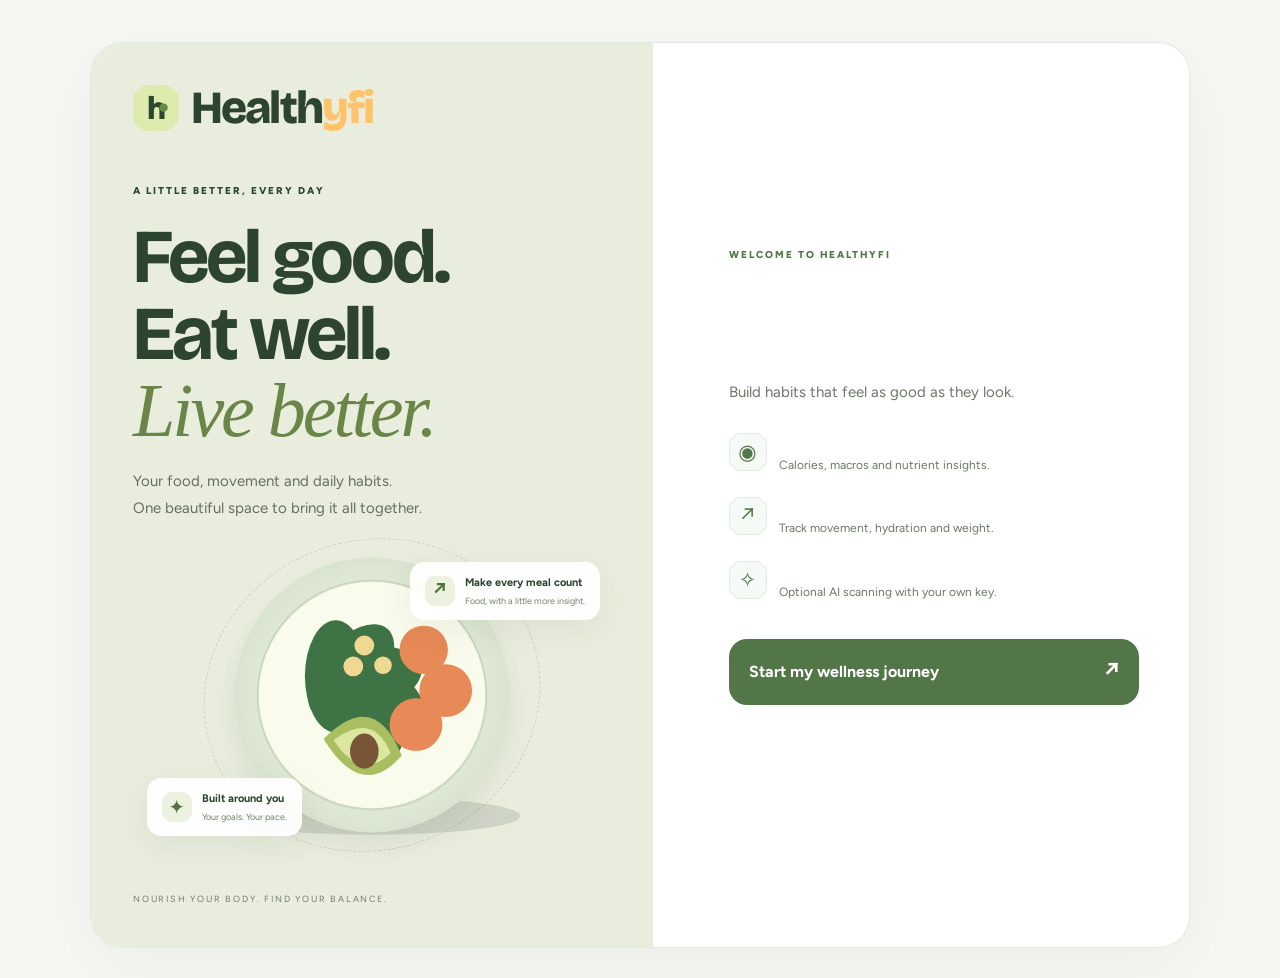
==== commit 3c36d903: "Polish Healthyfi wellness dashboard and clarify nutrient and sync data" ====
--- a/index.html
+++ b/index.html
@@ -3,7 +3,7 @@
 <head>
 <meta charset="utf-8">
 <meta name="viewport" content="width=device-width,initial-scale=1,viewport-fit=cover">
-<title>Healthyfi</title>
+<title>Healthyfi — Your daily wellness space</title>
 <meta name="description" content="Healthyfi: calorie, macro and micronutrient tracker with AI meal photo scanning, built for Indian food.">
 <meta name="theme-color" content="#0b5e37">
 <meta name="apple-mobile-web-app-capable" content="yes">
@@ -14,8 +14,8 @@
 <link rel="preconnect" href="https://fonts.googleapis.com">
 <link rel="preconnect" href="https://fonts.gstatic.com" crossorigin>
 <link rel="stylesheet" href="https://fonts.googleapis.com/css2?family=Bricolage+Grotesque:opsz,wght@12..96,600;12..96,700;12..96,800&family=Figtree:wght@400;500;600;700;800&display=swap">
-<link rel="stylesheet" href="css/app.css?v=2">
-<script src="config.js?v=2"></script>
+<link rel="stylesheet" href="css/app.css?v=3">
+<script src="config.js?v=3"></script>
 </head>
 <body>
 <div id="app"><div class="splash"><div class="logo">Health<i>yfi</i></div></div></div>
@@ -23,6 +23,6 @@
 <div id="sheetRoot"></div>
 <div class="toast" id="toast" role="status" aria-live="polite"></div>
 <canvas id="confetti"></canvas>
-<script type="module" src="js/app.js?v=2"></script>
+<script type="module" src="js/app.js?v=3"></script>
 </body>
 </html>
--- a/css/app.css
+++ b/css/app.css
@@ -444,3 +444,125 @@
 @media (min-width: 700px) {
   #app { padding-top: 12px; }
 }
+
+/* Healthyfi 3 — editorial wellness */
+:root{--bg:#f6f7f2;--bg-2:#ecf0e6;--emerald:#527647;--emerald-deep:#253e2c;--mint:#e9efd9;--mint-ink:#34532b;--muted:#6c7668;--hero:linear-gradient(120deg,#263f30,#4e6d40);--shadow:0 3px 20px -12px #273b2940;--r:24px}
+
+body{background-image:none}
+.rail{display:none}
+.brandmark{width:46px;height:46px;border-radius:16px;background:#ddebaf;display:grid;place-content:center;color:#29482d;font-size:33px;font-weight:800;position:relative}
+.brandmark>span{position:absolute;right:8px;top:-3px;color:#668c41}
+.logo{font-size:29px;letter-spacing:-1.5px}
+.logo i{color:var(--emerald)}
+.card{border:1px solid var(--line);padding:22px;box-shadow:var(--shadow)}
+.card-h h2{font-size:18px;letter-spacing:-.5px}
+.screen{gap:18px}
+.topbar .hi h1{font-size:27px}
+.hero{box-shadow:none;border-radius:26px;padding:24px}
+.hero-macros{padding:16px;background:#ffffff0d;border:1px solid #ffffff20}
+.hero .bigring{width:180px;height:180px}
+.hstat b{font-size:28px}
+.dashboard-heading{display:flex;align-items:center;justify-content:space-between;gap:12px}
+.dashboard-heading h2{font-size:27px;letter-spacing:-1px;margin-top:5px}
+.dashboard-heading .btn{font-size:13px;white-space:nowrap}
+.week{background:var(--card);padding:10px;border:1px solid var(--line);border-radius:22px}
+.wday.on{background:var(--mint);box-shadow:none}
+.nchips{display:grid;grid-template-columns:repeat(3,minmax(0,1fr));overflow:visible}
+.nchip{min-width:0;padding:14px 10px;border:1px solid var(--line);border-radius:16px}
+.meal{padding:15px 0}
+.plus{background:var(--card-2);border:1px solid var(--line);border-radius:13px}
+.tile{border-radius:18px;padding:16px 12px}
+.glass{width:83px;height:112px}
+.insight{background:linear-gradient(130deg,var(--mint),var(--card));border-color:color-mix(in srgb,var(--emerald) 20%,var(--line))}
+.btn{border-radius:14px}
+.tabbar{box-shadow:0 -2px 30px #233e2110}
+.tabbar .fab{background:#d8e8af;color:#263e28;box-shadow:0 6px 16px #20371d20}
+.tabbar .tab.on{color:var(--emerald)}
+button{transition:transform .2s,background .2s,box-shadow .2s}
+button:active{transform:scale(.97)}
+.editorial-kicker{font-size:10px;font-weight:800;letter-spacing:2px}
+.premium-login{min-height:100svh;padding:0;display:block;background:var(--card);overflow:hidden;max-width:none}
+.login-story{background:#e9eddd;color:#2c4430;padding:28px 24px 18px;position:relative;overflow:hidden}
+.login-brand{display:flex;align-items:center;gap:12px;margin-bottom:40px}
+.login-story h1{font-size:62px;line-height:1.01;letter-spacing:-3px;margin:18px 0}
+.login-story h1 em{font-family:Georgia,serif;font-weight:400;color:#6b8548}
+.story-copy{font-size:15px;line-height:1.8;color:#65705e}
+.wellness-art{height:290px;position:relative;max-width:440px;margin:8px auto 0}
+.wellness-art svg{position:absolute;width:100%;height:100%;filter:drop-shadow(0 14px 13px #3e573b18);animation:platefloat 8s ease-in-out infinite}
+.art-orbit{position:absolute;inset:10px 50px;border:1px dashed #52694735;border-radius:50%;transform:rotate(-20deg)}
+.art-tag{position:absolute;display:flex;gap:10px;align-items:center;background:#ffffffed;border:1px solid #fff;border-radius:14px;padding:12px 14px;box-shadow:0 10px 35px #34432a12;font-weight:700;font-size:11px}
+.art-tag>span{background:#ecf2df;color:#52753e;width:30px;height:30px;border-radius:10px;display:grid;place-items:center;font-size:20px}
+.art-tag small{display:block;font-size:9px;font-weight:400;color:#76816c;margin-top:3px}
+.tag-one{right:-8px;top:32px;animation:platefloat 7s ease-in-out infinite}
+.tag-two{bottom:24px;left:-5px;animation:platefloat 9s ease-in-out infinite}
+.story-footer{font-size:9px;letter-spacing:1.8px;color:#738069;margin-top:12px}
+.login-action{padding:40px 24px;display:flex;flex-direction:column;gap:18px;justify-content:center}
+.login-action h2{font-size:37px;line-height:1.13;letter-spacing:-1.7px}
+.login-action .editorial-kicker{color:var(--emerald)}
+.login-benefits{display:flex;flex-direction:column;gap:23px;margin:12px 0 20px}
+.login-benefits>div{display:grid;grid-template-columns:38px 1fr;gap:3px 12px}
+.login-benefits span{grid-row:span 2;width:38px;height:38px;border-radius:12px;background:var(--card-2);color:var(--emerald);display:grid;place-items:center;font-size:21px;border:1px solid var(--line)}
+.login-benefits b{font-size:14px}
+.login-benefits p{font-size:12px;color:var(--muted)}
+.premium-login .fine{font-size:11px;line-height:1.8}
+.gbtn{border-radius:14px}
+.login-action .btn{justify-content:space-between}
+.login-action .btn span{font-size:23px}
+@keyframes platefloat{50%{transform:translateY(-9px) rotate(2deg)}
+}
+
+@media(min-width:760px){#app:has(.premium-login){max-width:1160px}
+.premium-login{display:grid;grid-template-columns:1.1fr 1fr;margin:30px;border:1px solid var(--line);border-radius:32px;min-height:calc(100svh - 60px);box-shadow:0 20px 70px #2338220b}
+.login-story{padding:42px}
+.login-story h1{font-size:76px}
+.login-action{padding:50px}
+.wellness-art{height:330px}
+.login-brand{margin-bottom:48px}
+.login-story .story-footer{margin-top:32px}
+}
+
+@media(min-width:1050px){#app{max-width:1480px;padding-left:254px}
+.rail{display:flex;position:fixed;top:0;bottom:0;width:254px;padding:40px 28px;border-right:1px solid var(--line);margin-left:-254px;flex-direction:column;background:var(--card);z-index:2}
+.rail>.brandmark{margin-bottom:15px}
+.rail>p{font-size:8px;letter-spacing:1.4px;color:var(--muted);margin-top:12px}
+.rail-links{display:grid;gap:8px;margin-top:48px}
+.rail-links button{display:flex;align-items:center;gap:12px;background:transparent;border:0;text-align:left;padding:15px 14px;border-radius:13px;color:var(--muted);font-size:13px;font-weight:600}
+.rail-links svg{width:19px;height:19px}
+.rail-links button.active{background:var(--mint);color:var(--mint-ink)}
+.rail-note{margin-top:auto;background:var(--card-2);border:1px solid var(--line);border-radius:20px;padding:22px 17px}
+.rail-note>span{font-family:Georgia,serif;font-size:27px;color:var(--emerald)}
+.rail-note p{margin-top:14px;font-size:12px;line-height:1.8;color:var(--muted)}
+.screen{padding:36px 40px 60px}
+.screen-home{display:grid;grid-template-columns:minmax(0,1.2fr) minmax(0,1fr);align-items:start;gap:22px}
+.screen-home>.topbar,.screen-home>.dashboard-heading,.screen-home>.week{grid-column:1/-1}
+.screen-home>.calorie-card{min-height:340px;justify-content:space-between}
+.screen-home>.card:has(.nchips){min-height:340px}
+.screen-home>.card:has(.meal){grid-row:5/span 2}
+.screen-home>.insight{grid-column:1/-1}
+.screen-home .week{max-width:100%;gap:24px}
+.screen-home .wday{flex-direction:row;justify-content:center;gap:12px;padding:10px}
+.dashboard-heading h2{font-size:34px}
+.tabbar{display:none!important}
+.screen:not(.screen-home){max-width:850px;margin:0 auto}
+.ob{max-width:520px;margin:auto}
+#app:has(.premium-login){padding-left:0}
+#app:has(.ob){padding-left:0}
+}
+
+@media(max-width:390px){.dashboard-heading h2{font-size:22px}
+.dashboard-heading .btn{padding:11px}
+.hero{padding:20px 14px}
+.hero .bigring{width:155px;height:155px}
+.hstat b{font-size:23px}
+.card{padding:18px}
+.nchip b{font-size:14px}
+.login-story h1{font-size:56px}
+}
+
+@media(prefers-color-scheme:dark){:root:not([data-theme="light"]){--bg:#111710;--card:#1b241b;--card-2:#222e20;--line:#32412f;--muted:#a3b29a;--mint:#2d4126;--mint-ink:#d4e4ba;--emerald:#b7cf83;--hero:linear-gradient(120deg,#293e29,#48633b)}
+}
+
+:root[data-theme="dark"]{--bg:#111710;--card:#1b241b;--card-2:#222e20;--line:#32412f;--muted:#a3b29a;--mint:#2d4126;--mint-ink:#d4e4ba;--emerald:#b7cf83;--hero:linear-gradient(120deg,#293e29,#48633b)}
+
+@media(prefers-reduced-motion:reduce){*,*::before,*::after{animation:none!important;transition:none!important;scroll-behavior:auto!important}
+}
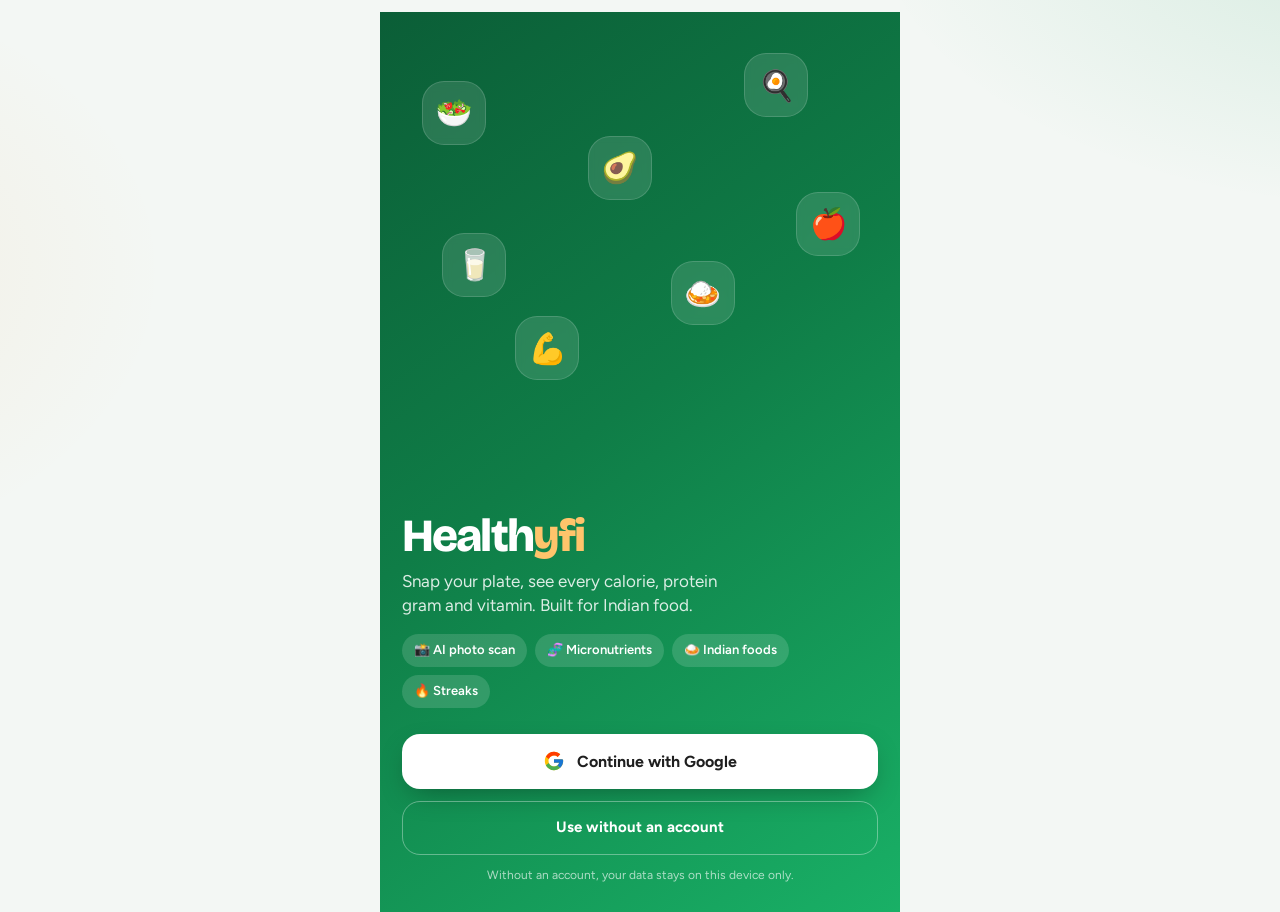
==== commit 00d41afd: "Restore previous Healthyfi website design at user request" ====
--- a/index.html
+++ b/index.html
@@ -3,7 +3,7 @@
 <head>
 <meta charset="utf-8">
 <meta name="viewport" content="width=device-width,initial-scale=1,viewport-fit=cover">
-<title>Healthyfi — Your daily wellness space</title>
+<title>Healthyfi</title>
 <meta name="description" content="Healthyfi: calorie, macro and micronutrient tracker with AI meal photo scanning, built for Indian food.">
 <meta name="theme-color" content="#0b5e37">
 <meta name="apple-mobile-web-app-capable" content="yes">
@@ -14,8 +14,8 @@
 <link rel="preconnect" href="https://fonts.googleapis.com">
 <link rel="preconnect" href="https://fonts.gstatic.com" crossorigin>
 <link rel="stylesheet" href="https://fonts.googleapis.com/css2?family=Bricolage+Grotesque:opsz,wght@12..96,600;12..96,700;12..96,800&family=Figtree:wght@400;500;600;700;800&display=swap">
-<link rel="stylesheet" href="css/app.css?v=3">
-<script src="config.js?v=3"></script>
+<link rel="stylesheet" href="css/app.css?v=2">
+<script src="config.js?v=2"></script>
 </head>
 <body>
 <div id="app"><div class="splash"><div class="logo">Health<i>yfi</i></div></div></div>
@@ -23,6 +23,6 @@
 <div id="sheetRoot"></div>
 <div class="toast" id="toast" role="status" aria-live="polite"></div>
 <canvas id="confetti"></canvas>
-<script type="module" src="js/app.js?v=3"></script>
+<script type="module" src="js/app.js?v=2"></script>
 </body>
 </html>
--- a/css/app.css
+++ b/css/app.css
@@ -444,125 +444,3 @@
 @media (min-width: 700px) {
   #app { padding-top: 12px; }
 }
-
-/* Healthyfi 3 — editorial wellness */
-:root{--bg:#f6f7f2;--bg-2:#ecf0e6;--emerald:#527647;--emerald-deep:#253e2c;--mint:#e9efd9;--mint-ink:#34532b;--muted:#6c7668;--hero:linear-gradient(120deg,#263f30,#4e6d40);--shadow:0 3px 20px -12px #273b2940;--r:24px}
-
-body{background-image:none}
-.rail{display:none}
-.brandmark{width:46px;height:46px;border-radius:16px;background:#ddebaf;display:grid;place-content:center;color:#29482d;font-size:33px;font-weight:800;position:relative}
-.brandmark>span{position:absolute;right:8px;top:-3px;color:#668c41}
-.logo{font-size:29px;letter-spacing:-1.5px}
-.logo i{color:var(--emerald)}
-.card{border:1px solid var(--line);padding:22px;box-shadow:var(--shadow)}
-.card-h h2{font-size:18px;letter-spacing:-.5px}
-.screen{gap:18px}
-.topbar .hi h1{font-size:27px}
-.hero{box-shadow:none;border-radius:26px;padding:24px}
-.hero-macros{padding:16px;background:#ffffff0d;border:1px solid #ffffff20}
-.hero .bigring{width:180px;height:180px}
-.hstat b{font-size:28px}
-.dashboard-heading{display:flex;align-items:center;justify-content:space-between;gap:12px}
-.dashboard-heading h2{font-size:27px;letter-spacing:-1px;margin-top:5px}
-.dashboard-heading .btn{font-size:13px;white-space:nowrap}
-.week{background:var(--card);padding:10px;border:1px solid var(--line);border-radius:22px}
-.wday.on{background:var(--mint);box-shadow:none}
-.nchips{display:grid;grid-template-columns:repeat(3,minmax(0,1fr));overflow:visible}
-.nchip{min-width:0;padding:14px 10px;border:1px solid var(--line);border-radius:16px}
-.meal{padding:15px 0}
-.plus{background:var(--card-2);border:1px solid var(--line);border-radius:13px}
-.tile{border-radius:18px;padding:16px 12px}
-.glass{width:83px;height:112px}
-.insight{background:linear-gradient(130deg,var(--mint),var(--card));border-color:color-mix(in srgb,var(--emerald) 20%,var(--line))}
-.btn{border-radius:14px}
-.tabbar{box-shadow:0 -2px 30px #233e2110}
-.tabbar .fab{background:#d8e8af;color:#263e28;box-shadow:0 6px 16px #20371d20}
-.tabbar .tab.on{color:var(--emerald)}
-button{transition:transform .2s,background .2s,box-shadow .2s}
-button:active{transform:scale(.97)}
-.editorial-kicker{font-size:10px;font-weight:800;letter-spacing:2px}
-.premium-login{min-height:100svh;padding:0;display:block;background:var(--card);overflow:hidden;max-width:none}
-.login-story{background:#e9eddd;color:#2c4430;padding:28px 24px 18px;position:relative;overflow:hidden}
-.login-brand{display:flex;align-items:center;gap:12px;margin-bottom:40px}
-.login-story h1{font-size:62px;line-height:1.01;letter-spacing:-3px;margin:18px 0}
-.login-story h1 em{font-family:Georgia,serif;font-weight:400;color:#6b8548}
-.story-copy{font-size:15px;line-height:1.8;color:#65705e}
-.wellness-art{height:290px;position:relative;max-width:440px;margin:8px auto 0}
-.wellness-art svg{position:absolute;width:100%;height:100%;filter:drop-shadow(0 14px 13px #3e573b18);animation:platefloat 8s ease-in-out infinite}
-.art-orbit{position:absolute;inset:10px 50px;border:1px dashed #52694735;border-radius:50%;transform:rotate(-20deg)}
-.art-tag{position:absolute;display:flex;gap:10px;align-items:center;background:#ffffffed;border:1px solid #fff;border-radius:14px;padding:12px 14px;box-shadow:0 10px 35px #34432a12;font-weight:700;font-size:11px}
-.art-tag>span{background:#ecf2df;color:#52753e;width:30px;height:30px;border-radius:10px;display:grid;place-items:center;font-size:20px}
-.art-tag small{display:block;font-size:9px;font-weight:400;color:#76816c;margin-top:3px}
-.tag-one{right:-8px;top:32px;animation:platefloat 7s ease-in-out infinite}
-.tag-two{bottom:24px;left:-5px;animation:platefloat 9s ease-in-out infinite}
-.story-footer{font-size:9px;letter-spacing:1.8px;color:#738069;margin-top:12px}
-.login-action{padding:40px 24px;display:flex;flex-direction:column;gap:18px;justify-content:center}
-.login-action h2{font-size:37px;line-height:1.13;letter-spacing:-1.7px}
-.login-action .editorial-kicker{color:var(--emerald)}
-.login-benefits{display:flex;flex-direction:column;gap:23px;margin:12px 0 20px}
-.login-benefits>div{display:grid;grid-template-columns:38px 1fr;gap:3px 12px}
-.login-benefits span{grid-row:span 2;width:38px;height:38px;border-radius:12px;background:var(--card-2);color:var(--emerald);display:grid;place-items:center;font-size:21px;border:1px solid var(--line)}
-.login-benefits b{font-size:14px}
-.login-benefits p{font-size:12px;color:var(--muted)}
-.premium-login .fine{font-size:11px;line-height:1.8}
-.gbtn{border-radius:14px}
-.login-action .btn{justify-content:space-between}
-.login-action .btn span{font-size:23px}
-@keyframes platefloat{50%{transform:translateY(-9px) rotate(2deg)}
-}
-
-@media(min-width:760px){#app:has(.premium-login){max-width:1160px}
-.premium-login{display:grid;grid-template-columns:1.1fr 1fr;margin:30px;border:1px solid var(--line);border-radius:32px;min-height:calc(100svh - 60px);box-shadow:0 20px 70px #2338220b}
-.login-story{padding:42px}
-.login-story h1{font-size:76px}
-.login-action{padding:50px}
-.wellness-art{height:330px}
-.login-brand{margin-bottom:48px}
-.login-story .story-footer{margin-top:32px}
-}
-
-@media(min-width:1050px){#app{max-width:1480px;padding-left:254px}
-.rail{display:flex;position:fixed;top:0;bottom:0;width:254px;padding:40px 28px;border-right:1px solid var(--line);margin-left:-254px;flex-direction:column;background:var(--card);z-index:2}
-.rail>.brandmark{margin-bottom:15px}
-.rail>p{font-size:8px;letter-spacing:1.4px;color:var(--muted);margin-top:12px}
-.rail-links{display:grid;gap:8px;margin-top:48px}
-.rail-links button{display:flex;align-items:center;gap:12px;background:transparent;border:0;text-align:left;padding:15px 14px;border-radius:13px;color:var(--muted);font-size:13px;font-weight:600}
-.rail-links svg{width:19px;height:19px}
-.rail-links button.active{background:var(--mint);color:var(--mint-ink)}
-.rail-note{margin-top:auto;background:var(--card-2);border:1px solid var(--line);border-radius:20px;padding:22px 17px}
-.rail-note>span{font-family:Georgia,serif;font-size:27px;color:var(--emerald)}
-.rail-note p{margin-top:14px;font-size:12px;line-height:1.8;color:var(--muted)}
-.screen{padding:36px 40px 60px}
-.screen-home{display:grid;grid-template-columns:minmax(0,1.2fr) minmax(0,1fr);align-items:start;gap:22px}
-.screen-home>.topbar,.screen-home>.dashboard-heading,.screen-home>.week{grid-column:1/-1}
-.screen-home>.calorie-card{min-height:340px;justify-content:space-between}
-.screen-home>.card:has(.nchips){min-height:340px}
-.screen-home>.card:has(.meal){grid-row:5/span 2}
-.screen-home>.insight{grid-column:1/-1}
-.screen-home .week{max-width:100%;gap:24px}
-.screen-home .wday{flex-direction:row;justify-content:center;gap:12px;padding:10px}
-.dashboard-heading h2{font-size:34px}
-.tabbar{display:none!important}
-.screen:not(.screen-home){max-width:850px;margin:0 auto}
-.ob{max-width:520px;margin:auto}
-#app:has(.premium-login){padding-left:0}
-#app:has(.ob){padding-left:0}
-}
-
-@media(max-width:390px){.dashboard-heading h2{font-size:22px}
-.dashboard-heading .btn{padding:11px}
-.hero{padding:20px 14px}
-.hero .bigring{width:155px;height:155px}
-.hstat b{font-size:23px}
-.card{padding:18px}
-.nchip b{font-size:14px}
-.login-story h1{font-size:56px}
-}
-
-@media(prefers-color-scheme:dark){:root:not([data-theme="light"]){--bg:#111710;--card:#1b241b;--card-2:#222e20;--line:#32412f;--muted:#a3b29a;--mint:#2d4126;--mint-ink:#d4e4ba;--emerald:#b7cf83;--hero:linear-gradient(120deg,#293e29,#48633b)}
-}
-
-:root[data-theme="dark"]{--bg:#111710;--card:#1b241b;--card-2:#222e20;--line:#32412f;--muted:#a3b29a;--mint:#2d4126;--mint-ink:#d4e4ba;--emerald:#b7cf83;--hero:linear-gradient(120deg,#293e29,#48633b)}
-
-@media(prefers-reduced-motion:reduce){*,*::before,*::after{animation:none!important;transition:none!important;scroll-behavior:auto!important}
-}
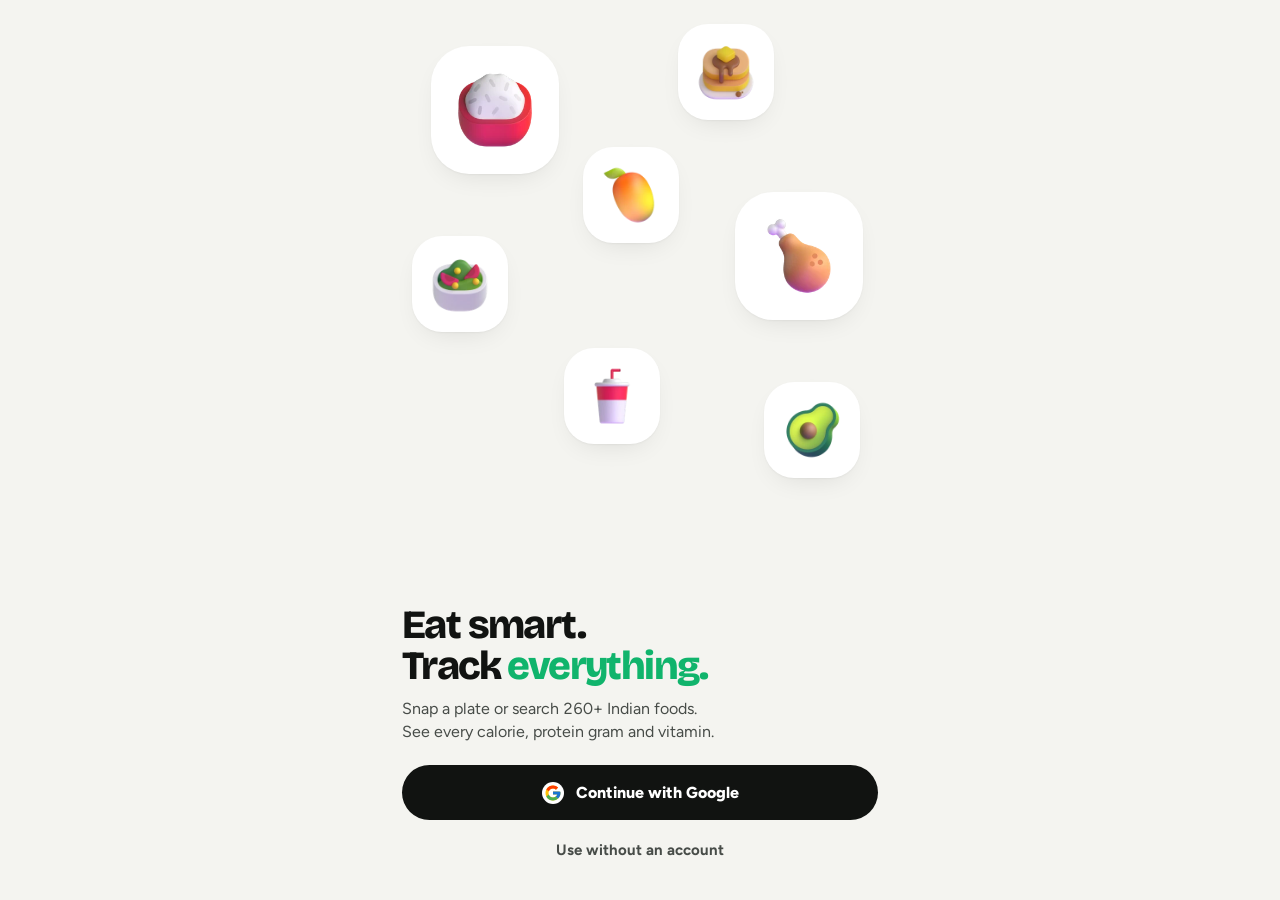
==== commit 20d38a55: "Publish Healthyfi 3.0 Co-Authored-By: Claude Opus 5.5 <noreply@anthropic.com> Claude-Session: https:" ====
--- a/index.html
+++ b/index.html
@@ -5,7 +5,7 @@
 <meta name="viewport" content="width=device-width,initial-scale=1,viewport-fit=cover">
 <title>Healthyfi</title>
 <meta name="description" content="Healthyfi: calorie, macro and micronutrient tracker with AI meal photo scanning, built for Indian food.">
-<meta name="theme-color" content="#0b5e37">
+<meta name="theme-color" content="#f4f4f0">
 <meta name="apple-mobile-web-app-capable" content="yes">
 <meta name="apple-mobile-web-app-status-bar-style" content="black-translucent">
 <link rel="manifest" href="manifest.webmanifest">
@@ -14,15 +14,17 @@
 <link rel="preconnect" href="https://fonts.googleapis.com">
 <link rel="preconnect" href="https://fonts.gstatic.com" crossorigin>
 <link rel="stylesheet" href="https://fonts.googleapis.com/css2?family=Bricolage+Grotesque:opsz,wght@12..96,600;12..96,700;12..96,800&family=Figtree:wght@400;500;600;700;800&display=swap">
-<link rel="stylesheet" href="css/app.css?v=2">
-<script src="config.js?v=2"></script>
+<link rel="stylesheet" href="css/app.css?v=3">
+<script src="config.js?v=3"></script>
 </head>
 <body>
-<div id="app"><div class="splash"><div class="logo">Health<i>yfi</i></div></div></div>
+<div id="app"><div class="splash"><div class="logo">Healthyfi</div></div></div>
 <div class="tabbar" id="tabbar" hidden><nav></nav></div>
+<div id="pages"></div>
+<div class="tray" id="tray"></div>
 <div id="sheetRoot"></div>
 <div class="toast" id="toast" role="status" aria-live="polite"></div>
 <canvas id="confetti"></canvas>
-<script type="module" src="js/app.js?v=2"></script>
+<script type="module" src="js/app.js?v=3"></script>
 </body>
 </html>
--- a/css/app.css
+++ b/css/app.css
@@ -1,446 +1,429 @@
-/* Healthyfi — emerald & saffron. Phone-first app shell (max 520px), glass tab bar, sheets slide up from the bottom. */
+/* Healthyfi 3 — warm off-white canvas, crisp white cards, ink-black actions, one fresh green for progress,
+   glossy 3D food icons. Phone-first (max 520px); logging happens in full-screen pages that slide in from the right. */
 :root {
-  --bg: #f3f7f4;
-  --bg-2: #e9f2ec;
-  --card: #ffffff;
-  --card-2: #f6faf7;
-  --line: #e0e9e3;
-  --fg: #0f1f16;
-  --fg-2: #3f5247;
-  --muted: #73867a;
-  --emerald: #13a05a;
-  --emerald-deep: #0b5e37;
-  --emerald-ink: #ffffff;
-  --mint: #dcf5e6;
-  --mint-ink: #0b5e37;
-  --saffron: #f28b1d;
-  --saffron-soft: #fff0dd;
-  --protein: #7a5af8;
-  --carbs: #f2a516;
-  --fat: #12a4d9;
-  --water: #2f8cff;
-  --danger: #e5484d;
-  --good: #13a05a;
-  --warn: #e7930f;
-  --shadow: 0 1px 2px rgba(16, 40, 26, .05), 0 8px 24px -10px rgba(16, 40, 26, .16);
-  --shadow-lg: 0 20px 60px -20px rgba(8, 40, 22, .45);
-  --hero: linear-gradient(145deg, #0b5e37 0%, #0f7d47 45%, #19b066 100%);
-  --glass: rgba(255, 255, 255, .78);
+  --bg: #f4f4f0;
+  --surface: #ffffff;
+  --surface-2: #f1f1ec;
+  --surface-3: #e8e8e2;
+  --line: rgba(17, 19, 17, .07);
+  --ink: #111311;
+  --ink-2: #474c48;
+  --muted: #8b908c;
+  --on-ink: #ffffff;
+  --accent: #10b46c;
+  --accent-2: #8be04e;
+  --accent-soft: #e2f6ea;
+  --accent-ink: #0b6b41;
+  --protein: #ff7a59;
+  --carbs: #f6b23c;
+  --fat: #5b8def;
+  --water: #39a5ff;
+  --warn: #f29c1f;
+  --bad: #ef4b4b;
+  --shadow-sm: 0 1px 2px rgba(17, 19, 17, .04);
+  --shadow: 0 1px 2px rgba(17, 19, 17, .04), 0 10px 28px -12px rgba(17, 19, 17, .12);
+  --shadow-lg: 0 24px 60px -24px rgba(17, 19, 17, .35);
   --display: "Bricolage Grotesque", "Avenir Next", "Segoe UI", system-ui, sans-serif;
   --body: "Figtree", "Segoe UI", system-ui, -apple-system, sans-serif;
   --r: 24px;
-  --spring: cubic-bezier(.2, .9, .25, 1.12);
-  --ease: cubic-bezier(.25, .8, .25, 1);
+  --spring: cubic-bezier(.22, 1, .36, 1);
+  --bounce: cubic-bezier(.34, 1.56, .64, 1);
   color-scheme: light;
 }
 @media (prefers-color-scheme: dark) {
   :root:not([data-theme="light"]) {
-    --bg: #080e0b; --bg-2: #0d1611; --card: #111a15; --card-2: #16211b; --line: #22312a;
-    --fg: #eaf4ee; --fg-2: #b6c8bd; --muted: #81958a;
-    --emerald: #34d17f; --emerald-deep: #0a3d25; --emerald-ink: #04170d; --mint: #12301f; --mint-ink: #4fe093;
-    --saffron: #ffa53d; --saffron-soft: #33230f;
-    --protein: #9d85ff; --carbs: #ffc23d; --fat: #3cc4f2; --water: #5aa7ff; --danger: #ff6b6f;
-    --shadow: 0 1px 2px rgba(0, 0, 0, .4), 0 10px 30px -12px rgba(0, 0, 0, .6);
-    --hero: linear-gradient(145deg, #06301c 0%, #0b4a2b 50%, #117a45 100%);
-    --glass: rgba(17, 26, 21, .78);
+    --bg: #0a0a0b; --surface: #151517; --surface-2: #1d1d20; --surface-3: #27272b; --line: rgba(255, 255, 255, .07);
+    --ink: #f3f3ef; --ink-2: #c3c6c2; --muted: #85898a; --on-ink: #0a0a0b;
+    --accent: #2ee08b; --accent-2: #b4f06a; --accent-soft: #10291c; --accent-ink: #5cf0a6;
+    --protein: #ff8c6e; --carbs: #ffc456; --fat: #7aa5ff; --water: #5cb6ff;
+    --shadow-sm: none; --shadow: 0 0 0 1px rgba(255, 255, 255, .05); --shadow-lg: 0 24px 60px -24px rgba(0, 0, 0, .8);
     color-scheme: dark;
   }
 }
 :root[data-theme="dark"] {
-  --bg: #080e0b; --bg-2: #0d1611; --card: #111a15; --card-2: #16211b; --line: #22312a;
-  --fg: #eaf4ee; --fg-2: #b6c8bd; --muted: #81958a;
-  --emerald: #34d17f; --emerald-deep: #0a3d25; --emerald-ink: #04170d; --mint: #12301f; --mint-ink: #4fe093;
-  --saffron: #ffa53d; --saffron-soft: #33230f;
-  --protein: #9d85ff; --carbs: #ffc23d; --fat: #3cc4f2; --water: #5aa7ff; --danger: #ff6b6f;
-  --shadow: 0 1px 2px rgba(0, 0, 0, .4), 0 10px 30px -12px rgba(0, 0, 0, .6);
-  --hero: linear-gradient(145deg, #06301c 0%, #0b4a2b 50%, #117a45 100%);
-  --glass: rgba(17, 26, 21, .78);
+  --bg: #0a0a0b; --surface: #151517; --surface-2: #1d1d20; --surface-3: #27272b; --line: rgba(255, 255, 255, .07);
+  --ink: #f3f3ef; --ink-2: #c3c6c2; --muted: #85898a; --on-ink: #0a0a0b;
+  --accent: #2ee08b; --accent-2: #b4f06a; --accent-soft: #10291c; --accent-ink: #5cf0a6;
+  --protein: #ff8c6e; --carbs: #ffc456; --fat: #7aa5ff; --water: #5cb6ff;
+  --shadow-sm: none; --shadow: 0 0 0 1px rgba(255, 255, 255, .05); --shadow-lg: 0 24px 60px -24px rgba(0, 0, 0, .8);
   color-scheme: dark;
 }
 
 * { box-sizing: border-box; }
 html, body { margin: 0; min-height: 100%; }
-body {
-  background: var(--bg);
-  background-image: radial-gradient(900px 500px at 110% -10%, color-mix(in srgb, var(--emerald) 14%, transparent), transparent 60%),
-    radial-gradient(700px 500px at -20% 30%, color-mix(in srgb, var(--saffron) 9%, transparent), transparent 60%);
-  background-attachment: fixed;
-  color: var(--fg);
-  font: 15px/1.45 var(--body);
-  font-variant-numeric: tabular-nums;
-  -webkit-font-smoothing: antialiased;
-  -webkit-tap-highlight-color: transparent;
-  overscroll-behavior-y: none;
-}
+body { background: var(--bg); color: var(--ink); font: 15px/1.45 var(--body); font-variant-numeric: tabular-nums; -webkit-font-smoothing: antialiased; -webkit-tap-highlight-color: transparent; overscroll-behavior-y: none; }
 button, input, select, textarea { font: inherit; color: inherit; }
 button { cursor: pointer; -webkit-user-select: none; user-select: none; }
-:focus-visible { outline: 2.5px solid var(--emerald); outline-offset: 2px; border-radius: 10px; }
+:focus-visible { outline: 2.5px solid var(--accent); outline-offset: 2px; border-radius: 12px; }
 [hidden] { display: none !important; }
-h1, h2, h3, h4 { margin: 0; font-family: var(--display); text-wrap: balance; letter-spacing: -.015em; }
+h1, h2, h3 { margin: 0; font-family: var(--display); letter-spacing: -.02em; text-wrap: balance; }
 p { margin: 0; }
 .muted { color: var(--muted); }
-.small { font-size: 13px; }
+.ink2 { color: var(--ink-2); }
+.sm { font-size: 13px; }
 .xs { font-size: 12px; }
-.eyebrow { font-size: 11px; letter-spacing: .1em; text-transform: uppercase; font-weight: 700; color: var(--muted); }
-.num { font-family: var(--display); font-weight: 700; letter-spacing: -.02em; }
+.num { font-family: var(--display); font-weight: 700; letter-spacing: -.03em; }
+.eyebrow { font-size: 11px; letter-spacing: .09em; text-transform: uppercase; font-weight: 700; color: var(--muted); }
+.i3d { display: block; object-fit: contain; flex: none; -webkit-user-drag: none; pointer-events: none; }
+.row { display: flex; align-items: center; gap: 12px; }
+.grow { flex: 1; min-width: 0; }
+.ellip { white-space: nowrap; overflow: hidden; text-overflow: ellipsis; }
 
 /* ---------- shell ---------- */
-#app { max-width: 520px; margin: 0 auto; min-height: 100vh; position: relative; }
-.screen { padding: calc(14px + env(safe-area-inset-top, 0px)) 16px calc(110px + env(safe-area-inset-bottom, 0px)); display: flex; flex-direction: column; gap: 16px; }
-.screen.enter > * { animation: rise .55s var(--ease) both; }
-.screen.enter > *:nth-child(2) { animation-delay: .04s; }
-.screen.enter > *:nth-child(3) { animation-delay: .08s; }
-.screen.enter > *:nth-child(4) { animation-delay: .12s; }
-.screen.enter > *:nth-child(5) { animation-delay: .16s; }
-.screen.enter > *:nth-child(6) { animation-delay: .2s; }
-.screen.enter > *:nth-child(7) { animation-delay: .24s; }
-.screen.enter > *:nth-child(n+8) { animation-delay: .28s; }
-@keyframes rise { from { opacity: 0; transform: translateY(14px) scale(.985); } to { opacity: 1; transform: none; } }
-
-.topbar { display: flex; align-items: center; gap: 12px; }
-.avatar { width: 44px; height: 44px; border-radius: 50%; background: var(--mint); color: var(--mint-ink); display: grid; place-items: center; font-weight: 800; font-family: var(--display); overflow: hidden; flex: none; border: 2px solid var(--card); box-shadow: var(--shadow); }
+#app { max-width: 520px; margin: 0 auto; min-height: 100vh; }
+.screen { padding: calc(10px + env(safe-area-inset-top, 0px)) 16px calc(116px + env(safe-area-inset-bottom, 0px)); display: flex; flex-direction: column; gap: 14px; }
+.screen > *, .page-b > * { flex-shrink: 0; }
+.enter > * { animation: up .6s var(--spring) both; }
+.enter > *:nth-child(2) { animation-delay: .03s; } .enter > *:nth-child(3) { animation-delay: .06s; } .enter > *:nth-child(4) { animation-delay: .09s; }
+.enter > *:nth-child(5) { animation-delay: .12s; } .enter > *:nth-child(6) { animation-delay: .15s; } .enter > *:nth-child(n+7) { animation-delay: .18s; }
+@keyframes up { from { opacity: 0; transform: translateY(16px); } to { opacity: 1; transform: none; } }
+
+.head { display: flex; align-items: center; gap: 10px; min-height: 48px; }
+.head h1 { font-size: 26px; font-weight: 800; }
+.datebtn { border: 0; background: none; padding: 0; display: flex; align-items: center; gap: 6px; }
+.datebtn h1 { font-size: 26px; font-weight: 800; }
+.datebtn .chev { width: 22px; height: 22px; border-radius: 50%; background: var(--surface); box-shadow: var(--shadow-sm); display: grid; place-items: center; font-size: 11px; transition: transform .35s var(--spring); }
+.datebtn[aria-expanded="true"] .chev { transform: rotate(180deg); }
+.pillstat { display: inline-flex; align-items: center; gap: 4px; background: var(--surface); border-radius: 999px; padding: 5px 11px 5px 6px; font-weight: 800; font-size: 14px; box-shadow: var(--shadow-sm); }
+.avatar { width: 40px; height: 40px; border-radius: 50%; border: 0; padding: 0; background: var(--ink); color: var(--on-ink); font-family: var(--display); font-weight: 800; display: grid; place-items: center; overflow: hidden; flex: none; }
 .avatar img { width: 100%; height: 100%; object-fit: cover; }
-.topbar .hi { flex: 1; min-width: 0; }
-.topbar .hi h1 { font-size: 21px; font-weight: 800; white-space: nowrap; overflow: hidden; text-overflow: ellipsis; }
-.chip-streak { display: inline-flex; align-items: center; gap: 5px; padding: 7px 12px; border-radius: 999px; background: var(--saffron-soft); color: var(--saffron); font-weight: 800; font-size: 13px; }
-
-/* week strip */
+
 .week { display: grid; grid-template-columns: repeat(7, 1fr); gap: 4px; }
-.wday { border: 0; background: transparent; border-radius: 16px; padding: 6px 0 8px; display: flex; flex-direction: column; align-items: center; gap: 4px; color: var(--muted); font-size: 11px; font-weight: 700; transition: background .25s, color .25s, transform .2s; }
-.wday svg { width: 34px; height: 34px; }
-.wday .d { font-family: var(--display); font-size: 13px; font-weight: 700; color: var(--fg); position: absolute; }
-.wday .rw { position: relative; display: grid; place-items: center; }
-.wday.on { background: var(--card); color: var(--emerald); box-shadow: var(--shadow); }
-.wday:active { transform: scale(.94); }
-.wday[disabled] { opacity: .35; cursor: default; }
-
-/* cards */
-.card { background: var(--card); border-radius: var(--r); padding: 18px; box-shadow: var(--shadow); display: flex; flex-direction: column; gap: 14px; position: relative; }
-.card-h { display: flex; align-items: center; justify-content: space-between; gap: 10px; }
-.card-h h2 { font-size: 17px; font-weight: 700; }
-.card-h .meta { font-size: 13px; color: var(--muted); font-weight: 600; }
-.link { border: 0; background: none; color: var(--emerald); font-weight: 700; font-size: 13px; padding: 4px 0; }
+.wd { border: 0; background: none; display: flex; flex-direction: column; align-items: center; gap: 5px; padding: 6px 0; border-radius: 16px; color: var(--muted); font-size: 12px; font-weight: 700; transition: background .3s; }
+.wd .dot { width: 38px; height: 38px; border-radius: 50%; position: relative; display: grid; place-items: center; font-family: var(--display); font-size: 14px; color: var(--ink); }
+.wd .dot svg { position: absolute; inset: 0; transform: rotate(-90deg); }
+.wd.on { background: var(--surface); box-shadow: var(--shadow); color: var(--ink); }
+.wd:disabled { opacity: .3; }
+
+/* ---------- cards ---------- */
+.card { background: var(--surface); border-radius: var(--r); padding: 18px; box-shadow: var(--shadow); display: flex; flex-direction: column; gap: 14px; }
+.card-h { display: flex; align-items: center; gap: 10px; }
+.card-h h2 { font-size: 18px; font-weight: 700; flex: 1; }
+.link { border: 0; background: none; padding: 4px 0; font-weight: 700; font-size: 14px; color: var(--ink-2); display: inline-flex; align-items: center; gap: 4px; }
+.section-t { display: flex; align-items: baseline; justify-content: space-between; padding: 6px 4px 0; }
+.section-t h2 { font-size: 20px; font-weight: 800; }
 
 /* hero */
-.hero { background: var(--hero); color: #fff; border-radius: 28px; padding: 20px 18px 18px; box-shadow: var(--shadow-lg); position: relative; overflow: hidden; display: flex; flex-direction: column; gap: 18px; }
-.hero::before { content: ""; position: absolute; width: 260px; height: 260px; right: -90px; top: -110px; border-radius: 50%; background: radial-gradient(circle, rgba(255, 255, 255, .18), transparent 70%); }
-.hero::after { content: ""; position: absolute; width: 200px; height: 200px; left: -80px; bottom: -120px; border-radius: 50%; background: radial-gradient(circle, rgba(255, 190, 90, .25), transparent 70%); }
-.hero > * { position: relative; }
-.hero .top { display: flex; justify-content: space-between; align-items: center; }
-.hero .top .eyebrow { color: rgba(255, 255, 255, .75); }
-.hero .badge { font-size: 12px; font-weight: 700; padding: 5px 10px; border-radius: 999px; background: rgba(255, 255, 255, .16); backdrop-filter: blur(6px); }
-.hero-main { display: grid; grid-template-columns: 1fr auto 1fr; align-items: center; gap: 6px; }
-.hstat { text-align: center; }
-.hstat b { display: block; font-family: var(--display); font-size: 24px; font-weight: 700; line-height: 1.1; }
-.hstat > span { font-size: 12px; color: rgba(255, 255, 255, .78); }
-.bigring { width: 168px; height: 168px; position: relative; }
-.bigring svg { width: 100%; height: 100%; transform: rotate(-90deg); overflow: visible; }
-.bigring .c { position: absolute; inset: 0; display: grid; place-content: center; text-align: center; }
-.bigring .c b { font-family: var(--display); font-size: 40px; font-weight: 800; line-height: 1; letter-spacing: -.03em; }
-.bigring .c > span { font-size: 12px; color: rgba(255, 255, 255, .8); margin-top: 2px; }
-.ring-arc { transition: stroke-dashoffset 1.1s var(--ease), stroke .4s; }
-.hero-macros { display: grid; grid-template-columns: repeat(3, 1fr); gap: 10px; background: rgba(0, 0, 0, .14); border-radius: 18px; padding: 12px; }
-.hm { display: flex; flex-direction: column; gap: 6px; }
-.hm .t { display: flex; justify-content: space-between; font-size: 12px; color: rgba(255, 255, 255, .8); font-weight: 600; }
-.hm .bar { height: 6px; background: rgba(255, 255, 255, .18); border-radius: 99px; overflow: hidden; }
-.hm .bar i { display: block; height: 100%; border-radius: 99px; width: 0; transition: width 1s var(--ease); }
-.hm .bar i[data-c="protein"] { background: #d6c9ff; }
-.hm .bar i[data-c="carbs"] { background: #ffd47a; }
-.hm .bar i[data-c="fat"] { background: #9fe3ff; }
-.hm b { font-family: var(--display); font-size: 16px; }
-.hm b small { font-family: var(--body); font-weight: 500; font-size: 12px; color: rgba(255, 255, 255, .7); }
+.hero { display: grid; grid-template-columns: 1fr auto; align-items: center; gap: 12px; padding: 22px 20px; }
+.hero .big { font-family: var(--display); font-size: 52px; font-weight: 800; letter-spacing: -.045em; line-height: .95; }
+.hero .lbl { font-size: 15px; color: var(--ink-2); font-weight: 600; margin-top: 6px; }
+.hero .split { display: flex; gap: 18px; margin-top: 16px; }
+.hero .split div { display: flex; flex-direction: column; }
+.hero .split b { font-family: var(--display); font-size: 18px; }
+.hero .split span { font-size: 12px; color: var(--muted); font-weight: 600; }
+.ring { position: relative; display: grid; place-items: center; flex: none; }
+.ring svg { position: absolute; inset: 0; width: 100%; height: 100%; transform: rotate(-90deg); overflow: visible; }
+.arc { transition: stroke-dashoffset 1.2s var(--spring), stroke .3s; }
+.macros3 { display: grid; grid-template-columns: repeat(3, 1fr); gap: 10px; }
+.mcard { background: var(--surface); border-radius: 22px; padding: 14px 12px; box-shadow: var(--shadow); display: flex; flex-direction: column; gap: 10px; }
+.mcard .v { font-family: var(--display); font-size: 21px; font-weight: 700; line-height: 1; }
+.mcard .l { font-size: 12px; color: var(--muted); font-weight: 600; }
+.mcard .ring { align-self: center; }
+
+/* meals */
+.meal { display: flex; align-items: center; gap: 14px; background: var(--surface); border-radius: 22px; padding: 14px; box-shadow: var(--shadow); border: 0; text-align: left; width: 100%; }
+.meal .ic { width: 52px; height: 52px; border-radius: 17px; background: var(--surface-2); display: grid; place-items: center; flex: none; }
+.meal b { font-size: 16px; font-weight: 700; display: block; }
+.meal .sub { font-size: 13px; color: var(--muted); }
+.meal .stack { display: flex; margin-top: 6px; }
+.meal .stack img { width: 24px; height: 24px; margin-right: -6px; background: var(--surface-2); border-radius: 50%; padding: 2px; border: 2px solid var(--surface); }
+.add-o { width: 40px; height: 40px; border-radius: 50%; border: 0; background: var(--ink); color: var(--on-ink); display: grid; place-items: center; font-size: 22px; font-weight: 500; flex: none; transition: transform .25s var(--bounce); }
+.add-o:active { transform: scale(.86); }
+.kc { font-family: var(--display); font-weight: 700; font-size: 16px; text-align: right; }
+.kc small { display: block; font-family: var(--body); font-weight: 600; font-size: 11px; color: var(--muted); }
+.mini-bar { height: 6px; border-radius: 9px; background: var(--surface-2); overflow: hidden; margin-top: 8px; }
+.mini-bar i { display: block; height: 100%; background: var(--accent); border-radius: 9px; transition: width 1s var(--spring); width: 0; }
+.mini-bar i.over { background: var(--warn); }
+
+/* water */
+.glasses { display: grid; grid-template-columns: repeat(8, 1fr); gap: 6px; }
+.gl { border: 0; padding: 0; background: none; aspect-ratio: 3 / 4; position: relative; }
+.gl svg { width: 100%; height: 100%; display: block; }
+.gl .w { transform-origin: bottom; transform: scaleY(0); transition: transform .5s var(--bounce); }
+.gl.full .w { transform: scaleY(1); }
+.gl .plus { position: absolute; inset: 0; display: grid; place-items: center; font-weight: 800; color: var(--water); font-size: 16px; padding-top: 4px; }
+
+/* tiles */
+.tiles { display: grid; grid-template-columns: repeat(3, 1fr); gap: 10px; }
+.tile { border: 0; text-align: left; background: var(--surface); border-radius: 22px; padding: 14px 12px; box-shadow: var(--shadow); display: flex; flex-direction: column; gap: 6px; min-width: 0; transition: transform .25s var(--bounce); }
+.tile:active { transform: scale(.96); }
+.tile b { font-family: var(--display); font-size: 21px; font-weight: 700; line-height: 1.05; }
+.tile span { font-size: 12px; color: var(--muted); font-weight: 600; }
+
+.pills { display: flex; flex-wrap: wrap; gap: 8px; }
+.pill { border: 0; background: var(--surface-2); border-radius: 999px; padding: 9px 14px 9px 9px; display: inline-flex; align-items: center; gap: 8px; font-weight: 700; font-size: 14px; transition: background .25s; }
+.pill .tk { width: 22px; height: 22px; border-radius: 50%; background: var(--surface); display: grid; place-items: center; color: transparent; font-size: 12px; transition: all .35s var(--bounce); }
+.pill.on { background: var(--accent-soft); }
+.pill.on .tk { background: var(--accent); color: #fff; transform: scale(1.1); }
+
+.coach { display: flex; gap: 14px; align-items: flex-start; }
+.coach ul { margin: 0; padding: 0; list-style: none; display: flex; flex-direction: column; gap: 10px; font-size: 14px; color: var(--ink-2); }
+.coach li b { color: var(--ink); }
 
 /* nutrients */
-.nchips { display: flex; gap: 8px; overflow-x: auto; scrollbar-width: none; margin-inline: -2px; padding: 2px; }
-.nchip { flex: none; background: var(--card-2); border-radius: 16px; padding: 10px 12px; min-width: 92px; display: flex; flex-direction: column; gap: 6px; }
-.nchip .l { font-size: 12px; color: var(--muted); font-weight: 600; }
-.nchip b { font-family: var(--display); font-size: 16px; }
-.mini { height: 5px; border-radius: 99px; background: var(--line); overflow: hidden; }
-.mini i { display: block; height: 100%; border-radius: 99px; background: var(--emerald); width: 0; transition: width 1s var(--ease); }
-.mini i.warn { background: var(--warn); }
-.mini i.bad { background: var(--danger); }
-.ngroup { display: flex; flex-direction: column; gap: 10px; }
-.nrow { display: grid; grid-template-columns: 1fr auto; gap: 4px 12px; align-items: baseline; }
-.nrow .v { font-weight: 700; font-size: 14px; }
-.nrow .v small { color: var(--muted); font-weight: 500; }
-.nrow .mini { grid-column: 1 / -1; }
-.collapse { display: grid; grid-template-rows: 0fr; transition: grid-template-rows .45s var(--ease); }
+.nlist { display: flex; flex-direction: column; gap: 12px; }
+.nrow { display: grid; grid-template-columns: 1fr auto; gap: 6px 12px; align-items: baseline; font-size: 14px; }
+.nrow .v { font-weight: 700; }
+.nrow .v small { color: var(--muted); font-weight: 600; }
+.nrow .mini-bar { grid-column: 1 / -1; margin: 0; height: 5px; }
+.nrow .mini-bar i.warn { background: var(--warn); } .nrow .mini-bar i.bad { background: var(--bad); }
+.ngrid { display: grid; grid-template-columns: 1fr 1fr; gap: 12px 18px; }
+.collapse { display: grid; grid-template-rows: 0fr; transition: grid-template-rows .5s var(--spring); }
 .collapse > div { overflow: hidden; }
 .collapse.open { grid-template-rows: 1fr; }
-.chev { display: inline-block; transition: transform .35s var(--ease); }
-.open-chev .chev { transform: rotate(180deg); }
-.missing { display: flex; align-items: center; gap: 10px; background: var(--saffron-soft); border-radius: 14px; padding: 10px 12px; font-size: 13px; }
-.missing .grow { flex: 1; }
-
-/* meals */
-.meal { display: flex; align-items: center; gap: 12px; padding: 10px 0; border-top: 1px solid var(--line); }
-.meal:first-of-type { border-top: 0; padding-top: 0; }
-.mic { width: 46px; height: 46px; border-radius: 15px; display: grid; place-items: center; font-size: 22px; flex: none; }
-.meal .grow { flex: 1; min-width: 0; }
-.meal .grow b { font-weight: 700; }
-.meal .grow p { font-size: 13px; color: var(--muted); white-space: nowrap; overflow: hidden; text-overflow: ellipsis; }
-.plus { width: 38px; height: 38px; border-radius: 50%; border: 0; background: var(--mint); color: var(--mint-ink); font-size: 22px; font-weight: 700; display: grid; place-items: center; transition: transform .2s var(--spring), background .2s; flex: none; }
-.plus:active { transform: scale(.88); }
-
-/* water */
-.water { display: grid; grid-template-columns: auto 1fr; gap: 18px; align-items: center; }
-.glass { width: 74px; height: 100px; position: relative; border-radius: 10px 10px 22px 22px; border: 3px solid color-mix(in srgb, var(--water) 55%, transparent); overflow: hidden; background: color-mix(in srgb, var(--water) 6%, transparent); }
-.glass .fill { position: absolute; left: 0; right: 0; bottom: 0; height: 0; background: linear-gradient(180deg, color-mix(in srgb, var(--water) 70%, #fff), var(--water)); transition: height .9s var(--spring); }
-.glass .wave { position: absolute; left: -100%; top: -9px; width: 300%; height: 12px; animation: wave 3s linear infinite; }
-.glass .wave path { fill: color-mix(in srgb, var(--water) 70%, #fff); }
-@keyframes wave { to { transform: translateX(33.33%); } }
-.water .ctl { display: flex; gap: 10px; align-items: center; }
-.water .big { font-family: var(--display); font-size: 30px; font-weight: 800; }
-.dots { display: flex; gap: 5px; flex-wrap: wrap; }
-.dots i { width: 9px; height: 9px; border-radius: 50%; background: var(--line); transition: background .3s, transform .3s var(--spring); }
-.dots i.on { background: var(--water); transform: scale(1.15); }
-
-/* pills / supplements */
-.pills { display: flex; flex-wrap: wrap; gap: 8px; }
-.pill { border: 1.5px solid var(--line); background: var(--card); border-radius: 999px; padding: 9px 14px 9px 10px; display: inline-flex; align-items: center; gap: 8px; font-weight: 600; font-size: 14px; transition: all .25s var(--ease); }
-.pill .tick { width: 22px; height: 22px; border-radius: 50%; border: 2px solid var(--line); display: grid; place-items: center; font-size: 12px; color: transparent; transition: all .3s var(--spring); }
-.pill.on { border-color: transparent; background: var(--mint); }
-.pill.on .tick { background: var(--emerald); border-color: var(--emerald); color: var(--emerald-ink); transform: rotate(360deg); }
-
-/* stat tiles */
-.tiles { display: grid; grid-template-columns: repeat(3, 1fr); gap: 10px; }
-.tile { border: 0; text-align: left; background: var(--card-2); border-radius: 18px; padding: 12px; display: flex; flex-direction: column; gap: 2px; min-width: 0; }
-.tile .ic { font-size: 18px; }
-.tile b { font-family: var(--display); font-size: 20px; font-weight: 700; }
-.tile > span { font-size: 12px; color: var(--muted); }
-button.tile { transition: transform .2s var(--spring); }
-button.tile:active { transform: scale(.96); }
-
-.insight { background: linear-gradient(135deg, var(--saffron-soft), var(--card)); }
-.insight ul { margin: 0; padding: 0; list-style: none; display: flex; flex-direction: column; gap: 10px; }
-.insight li { display: flex; gap: 10px; font-size: 14px; color: var(--fg-2); }
-.insight li::before { content: ""; flex: none; width: 7px; height: 7px; margin-top: 7px; border-radius: 50%; background: var(--saffron); }
+.notice { display: flex; align-items: center; gap: 12px; background: var(--surface-2); border-radius: 16px; padding: 10px 12px; font-size: 13px; }
 
 /* buttons */
-.btn { border: 0; border-radius: 16px; padding: 13px 18px; font-weight: 700; background: var(--emerald); color: var(--emerald-ink); transition: transform .18s var(--spring), filter .2s, opacity .2s; display: inline-flex; align-items: center; justify-content: center; gap: 8px; }
+.btn { border: 0; border-radius: 999px; padding: 14px 20px; font-weight: 700; background: var(--ink); color: var(--on-ink); display: inline-flex; align-items: center; justify-content: center; gap: 8px; transition: transform .2s var(--bounce), opacity .2s; }
 .btn:active { transform: scale(.97); }
-.btn:hover { filter: brightness(1.05); }
 .btn.block { width: 100%; }
-.btn.lg { padding: 16px 20px; font-size: 16px; border-radius: 18px; }
-.btn.ghost { background: var(--card-2); color: var(--fg); }
-.btn.outline { background: transparent; border: 1.5px solid var(--line); color: var(--fg); }
-.btn.danger { background: transparent; color: var(--danger); border: 1.5px solid color-mix(in srgb, var(--danger) 35%, var(--line)); }
-.btn.saffron { background: var(--saffron); color: #2b1600; }
-.btn:disabled { opacity: .45; pointer-events: none; }
-.btn.sm { padding: 8px 12px; font-size: 13px; border-radius: 12px; }
-.roundbtn { width: 46px; height: 46px; border-radius: 50%; border: 0; background: var(--card-2); font-size: 22px; font-weight: 700; display: grid; place-items: center; transition: transform .2s var(--spring); }
-.roundbtn:active { transform: scale(.9); }
-.roundbtn.primary { background: var(--water); color: #fff; }
-
-/* diary */
-.dsum { display: grid; grid-template-columns: 1.2fr repeat(3, 1fr); gap: 8px; }
-.dsum > div { background: var(--card); border-radius: 18px; padding: 12px; box-shadow: var(--shadow); }
-.dsum b { display: block; font-family: var(--display); font-size: 20px; font-weight: 700; }
-.dsum > div > span { font-size: 12px; color: var(--muted); }
-.entry { border-top: 1px solid var(--line); }
-.entry:first-child { border-top: 0; }
-.entry-row { width: 100%; border: 0; background: none; padding: 11px 0; display: flex; align-items: center; gap: 12px; text-align: left; }
-.entry .thumb { width: 42px; height: 42px; border-radius: 13px; background: var(--card-2); display: grid; place-items: center; font-size: 19px; flex: none; overflow: hidden; }
-.entry .thumb img { width: 100%; height: 100%; object-fit: cover; }
-.entry .grow { flex: 1; min-width: 0; }
-.entry .nm { display: block; font-weight: 700; white-space: nowrap; overflow: hidden; text-overflow: ellipsis; }
-.entry .sub { display: block; font-size: 12.5px; color: var(--muted); }
-.entry .kc { font-family: var(--display); font-weight: 700; font-size: 16px; text-align: right; }
-.entry .kc small { display: block; font-family: var(--body); font-size: 11px; color: var(--muted); font-weight: 500; }
-.entry-detail { padding: 0 0 14px; display: flex; flex-direction: column; gap: 12px; }
-.entry-detail .ngroup { display: grid; grid-template-columns: repeat(2, minmax(0, 1fr)); gap: 10px 16px; }
-.entry-detail .nrow { font-size: 13px; }
-.mgrid { display: grid; grid-template-columns: repeat(4, 1fr); gap: 8px; }
-.mgrid > div { background: var(--card-2); border-radius: 14px; padding: 10px 8px; text-align: center; }
-.mgrid b { display: block; font-family: var(--display); font-size: 16px; }
-.mgrid span { font-size: 11px; color: var(--muted); font-weight: 600; }
-.srcchip { font-size: 11px; font-weight: 700; padding: 3px 8px; border-radius: 999px; background: var(--mint); color: var(--mint-ink); }
-.empty { text-align: center; padding: 28px 12px; color: var(--muted); display: flex; flex-direction: column; gap: 8px; align-items: center; }
-.empty .em { font-size: 40px; }
-
-/* sheet */
-.scrim { position: fixed; inset: 0; z-index: 40; background: rgba(4, 14, 8, .5); backdrop-filter: blur(3px); opacity: 0; transition: opacity .3s; }
-.scrim.show { opacity: 1; }
-.sheet { position: fixed; z-index: 41; left: 0; right: 0; bottom: 0; margin: 0 auto; max-width: 520px; max-height: 92vh; background: var(--bg); border-radius: 28px 28px 0 0; display: flex; flex-direction: column; transform: translateY(105%); transition: transform .45s var(--spring); box-shadow: 0 -20px 60px -20px rgba(0, 0, 0, .4); }
-.sheet.show { transform: none; }
-.sheet .grab { width: 40px; height: 5px; border-radius: 99px; background: var(--line); margin: 10px auto 2px; flex: none; }
-.sheet-h { display: flex; align-items: center; gap: 10px; padding: 8px 18px 10px; flex: none; }
-.sheet-h h2 { flex: 1; font-size: 20px; font-weight: 800; }
-.x { width: 36px; height: 36px; border-radius: 50%; border: 0; background: var(--card-2); font-size: 16px; display: grid; place-items: center; flex: none; }
-.sheet-b > *, .screen > * { flex-shrink: 0; }
-.sheet-b { overflow-y: auto; padding: 4px 18px calc(22px + env(safe-area-inset-bottom, 0px)); display: flex; flex-direction: column; gap: 14px; flex: 1; min-height: 0; }
-.sheet.full { height: 92vh; }
-
-.seg { display: grid; grid-auto-flow: column; grid-auto-columns: 1fr; background: var(--card-2); border-radius: 14px; padding: 4px; position: relative; }
-.seg button { border: 0; background: none; padding: 9px 0; border-radius: 11px; font-weight: 700; font-size: 14px; color: var(--muted); position: relative; z-index: 1; transition: color .25s; }
-.seg button.on { color: var(--fg); }
-.seg .ind { position: absolute; top: 4px; bottom: 4px; left: 4px; border-radius: 11px; background: var(--card); box-shadow: var(--shadow); transition: transform .35s var(--spring), width .35s; }
-.chips { display: flex; gap: 8px; overflow-x: auto; scrollbar-width: none; padding: 1px; }
-.chip { flex: none; border: 1.5px solid var(--line); background: var(--card); border-radius: 999px; padding: 7px 14px; font-weight: 700; font-size: 13px; transition: all .2s; }
-.chip.on { background: var(--fg); color: var(--bg); border-color: var(--fg); }
-
-.search { display: flex; align-items: center; gap: 10px; background: var(--card); border-radius: 16px; padding: 0 14px; box-shadow: var(--shadow); }
-.search input { flex: 1; border: 0; background: none; padding: 14px 0; outline: none; min-width: 0; }
-.ai-row { width: 100%; border: 0; text-align: left; display: flex; align-items: center; gap: 12px; padding: 14px; border-radius: 18px; background: linear-gradient(120deg, var(--mint), var(--saffron-soft)); }
-.ai-row .spark { width: 38px; height: 38px; border-radius: 12px; background: var(--card); display: grid; place-items: center; font-size: 18px; flex: none; }
-.ai-row b { font-weight: 700; }
-.ai-row .grow { flex: 1; min-width: 0; }
-.ai-row .grow span { display: block; font-size: 12.5px; color: var(--fg-2); }
-.flist { display: flex; flex-direction: column; background: var(--card); border-radius: 20px; box-shadow: var(--shadow); overflow: hidden; }
-.fitem { border: 0; background: none; width: 100%; text-align: left; display: flex; align-items: center; gap: 12px; padding: 12px 14px; border-top: 1px solid var(--line); transition: background .15s; }
-.fitem:first-child { border-top: 0; }
-.fitem:hover { background: var(--card-2); }
-.fitem .grow { flex: 1; min-width: 0; }
-.fitem .grow b { font-weight: 600; display: block; }
-.fitem .grow span { font-size: 12.5px; color: var(--muted); }
-.fitem .k { font-weight: 700; font-size: 13px; }
-.fadd { width: 30px; height: 30px; border-radius: 50%; background: var(--mint); color: var(--mint-ink); display: grid; place-items: center; font-weight: 800; flex: none; }
-.lbl { font-size: 11px; letter-spacing: .1em; text-transform: uppercase; font-weight: 700; color: var(--muted); padding: 2px 4px; }
-
-.shimmer { border-radius: 14px; height: 58px; background: linear-gradient(90deg, var(--card-2) 25%, var(--line) 50%, var(--card-2) 75%); background-size: 200% 100%; animation: shim 1.2s infinite; }
+.btn.lg { padding: 17px 22px; font-size: 16px; }
+.btn.soft { background: var(--surface-2); color: var(--ink); }
+.btn.accent { background: var(--accent); color: #fff; }
+.btn.small { padding: 8px 14px; font-size: 13px; }
+.btn.danger { background: transparent; color: var(--bad); box-shadow: inset 0 0 0 1.5px color-mix(in srgb, var(--bad) 40%, transparent); }
+.btn:disabled { opacity: .4; pointer-events: none; }
+.iconbtn { width: 42px; height: 42px; border-radius: 50%; border: 0; background: var(--surface); box-shadow: var(--shadow-sm); display: grid; place-items: center; font-size: 18px; flex: none; transition: transform .2s var(--bounce); }
+.iconbtn:active { transform: scale(.9); }
+.iconbtn svg { width: 20px; height: 20px; }
+
+/* ---------- pages (full screen) ---------- */
+#pages { position: fixed; inset: 0; z-index: 40; pointer-events: none; }
+.page { position: absolute; inset: 0; background: var(--bg); display: flex; flex-direction: column; pointer-events: auto; transform: translateX(100%); transition: transform .5s var(--spring); box-shadow: -20px 0 60px -30px rgba(0, 0, 0, .4); }
+.page.in { transform: none; }
+.page.under { transform: translateX(-22%); }
+.page-h { display: flex; align-items: center; gap: 10px; padding: calc(10px + env(safe-area-inset-top, 0px)) 16px 10px; max-width: 520px; width: 100%; margin: 0 auto; }
+.page-h .t { flex: 1; min-width: 0; text-align: center; }
+.page-h .t h2 { font-size: 18px; font-weight: 800; }
+.mealbtn { border: 0; background: var(--surface); box-shadow: var(--shadow-sm); border-radius: 999px; padding: 8px 14px 8px 8px; font-weight: 800; font-size: 15px; display: inline-flex; align-items: center; gap: 6px; }
+.page-b { flex: 1; min-height: 0; overflow-y: auto; padding: 4px 16px calc(120px + env(safe-area-inset-bottom, 0px)); display: flex; flex-direction: column; gap: 14px; max-width: 520px; width: 100%; margin: 0 auto; }
+
+.searchbox { display: flex; align-items: center; gap: 10px; background: var(--surface); border-radius: 18px; padding: 0 14px; box-shadow: var(--shadow); }
+.searchbox svg { width: 20px; height: 20px; color: var(--muted); flex: none; }
+.searchbox input { flex: 1; border: 0; background: none; outline: none; padding: 15px 0; font-size: 16px; min-width: 0; }
+.searchbox .clr { border: 0; background: var(--surface-2); width: 24px; height: 24px; border-radius: 50%; font-size: 12px; }
+.quick { display: grid; grid-template-columns: repeat(3, 1fr); gap: 10px; }
+.quick button { border: 0; background: var(--surface); border-radius: 20px; padding: 12px 8px; box-shadow: var(--shadow); display: flex; flex-direction: column; align-items: center; gap: 6px; font-weight: 700; font-size: 13px; transition: transform .2s var(--bounce); }
+.quick button:active { transform: scale(.95); }
+.chips { display: flex; gap: 8px; overflow-x: auto; scrollbar-width: none; margin: 0 -16px; padding: 2px 16px; }
+.chips::-webkit-scrollbar { display: none; }
+.chip { flex: none; border: 0; background: var(--surface); box-shadow: var(--shadow-sm); border-radius: 999px; padding: 8px 14px; font-weight: 700; font-size: 13px; color: var(--ink-2); transition: all .25s; }
+.chip.on { background: var(--ink); color: var(--on-ink); }
+
+.flist { background: var(--surface); border-radius: 22px; box-shadow: var(--shadow); overflow: hidden; }
+.fl-t { display: flex; justify-content: space-between; align-items: baseline; padding: 8px 4px 0; }
+.fl-t h3 { font-size: 15px; font-weight: 800; }
+.fr { display: flex; align-items: center; gap: 12px; padding: 10px 12px 10px 10px; border-top: 1px solid var(--line); }
+.fr:first-child { border-top: 0; }
+.fr .open { border: 0; background: none; padding: 0; display: flex; align-items: center; gap: 12px; flex: 1; min-width: 0; text-align: left; }
+.fr .ib { width: 50px; height: 50px; border-radius: 16px; background: var(--surface-2); display: grid; place-items: center; flex: none; }
+.fr .nm { font-weight: 700; font-size: 15px; }
+.fr .meta { font-size: 13px; color: var(--muted); }
+.addc { width: 34px; height: 34px; border-radius: 50%; border: 1.5px solid var(--surface-3); background: var(--surface); display: grid; place-items: center; font-size: 20px; font-weight: 500; flex: none; transition: transform .25s var(--bounce), background .2s; }
+.addc:active { transform: scale(.85); }
+.qpill { display: inline-flex; align-items: center; background: var(--ink); color: var(--on-ink); border-radius: 999px; padding: 2px; flex: none; animation: pop .35s var(--bounce); }
+.qpill button { border: 0; background: none; color: inherit; width: 30px; height: 30px; border-radius: 50%; font-size: 18px; font-weight: 600; }
+.qpill span { min-width: 22px; text-align: center; font-weight: 800; font-size: 14px; }
+@keyframes pop { from { transform: scale(.6); opacity: 0; } }
+.ai-row { width: 100%; border: 0; text-align: left; display: flex; align-items: center; gap: 12px; padding: 14px; border-radius: 22px; background: linear-gradient(120deg, var(--accent-soft), color-mix(in srgb, var(--carbs) 16%, var(--surface))); box-shadow: var(--shadow-sm); }
+.ai-row b { display: block; }
+.ai-row span { font-size: 13px; color: var(--ink-2); }
+.shimmer { border-radius: 18px; height: 64px; background: linear-gradient(90deg, var(--surface) 25%, var(--surface-2) 50%, var(--surface) 75%); background-size: 200% 100%; animation: shim 1.2s infinite; }
 @keyframes shim { to { background-position: -200% 0; } }
 
+/* pairing rail */
+.pairs { background: var(--surface); border-radius: 22px; box-shadow: var(--shadow); padding: 14px 0 14px; animation: up .5s var(--spring) both; }
+.pairs .t { padding: 0 14px 10px; font-weight: 800; font-size: 15px; display: flex; align-items: center; gap: 8px; }
+.prail { display: flex; gap: 10px; overflow-x: auto; scrollbar-width: none; padding: 2px 14px; }
+.prail::-webkit-scrollbar { display: none; }
+.pc { flex: none; width: 108px; border: 0; background: var(--surface-2); border-radius: 18px; padding: 12px 10px 10px; display: flex; flex-direction: column; align-items: center; gap: 6px; text-align: center; position: relative; transition: transform .25s var(--bounce), background .25s; }
+.pc:active { transform: scale(.95); }
+.pc b { font-size: 13px; line-height: 1.2; }
+.pc span { font-size: 11.5px; color: var(--muted); }
+.pc .pp { position: absolute; top: 8px; right: 8px; width: 22px; height: 22px; border-radius: 50%; background: var(--ink); color: var(--on-ink); display: grid; place-items: center; font-size: 14px; }
+.pc.on { background: var(--accent-soft); }
+.pc.on .pp { background: var(--accent); color: #fff; }
+
+/* tray */
+.tray { position: fixed; z-index: 45; left: 0; right: 0; bottom: 0; padding: 0 12px calc(12px + env(safe-area-inset-bottom, 0px)); pointer-events: none; }
+.tray-in { pointer-events: auto; max-width: 496px; margin: 0 auto; background: var(--ink); color: var(--on-ink); border-radius: 26px; padding: 10px 10px 10px 16px; display: flex; align-items: center; gap: 12px; box-shadow: var(--shadow-lg); animation: trayin .5s var(--spring); }
+@keyframes trayin { from { transform: translateY(120%); } }
+.tray .stk { display: flex; }
+.tray .stk img { width: 30px; height: 30px; border-radius: 50%; background: color-mix(in srgb, var(--on-ink) 14%, transparent); padding: 3px; margin-right: -8px; }
+.tray .info { flex: 1; min-width: 0; border: 0; background: none; color: inherit; text-align: left; padding: 0 0 0 6px; }
+.tray .info b { display: block; font-size: 15px; }
+.tray .info span { font-size: 12px; opacity: .7; }
+.tray .done { border: 0; background: var(--accent); color: #fff; border-radius: 999px; padding: 12px 20px; font-weight: 800; font-size: 15px; }
+
 /* food detail */
-.fd-hero { display: grid; grid-template-columns: auto 1fr; gap: 16px; align-items: center; background: var(--card); border-radius: 22px; padding: 16px; box-shadow: var(--shadow); }
-.donut { width: 110px; height: 110px; position: relative; }
-.donut svg { width: 100%; height: 100%; transform: rotate(-90deg); }
-.donut .c { position: absolute; inset: 0; display: grid; place-content: center; text-align: center; }
-.donut .c b { font-family: var(--display); font-size: 26px; font-weight: 800; line-height: 1; }
-.donut .c > span { font-size: 11px; color: var(--muted); }
-.legend { display: flex; flex-direction: column; gap: 8px; }
-.legend div { display: flex; align-items: center; gap: 8px; font-size: 14px; }
-.legend i { width: 10px; height: 10px; border-radius: 4px; flex: none; }
-.legend b { margin-left: auto; }
-.stepper { display: flex; align-items: center; gap: 12px; background: var(--card); border-radius: 20px; padding: 10px; box-shadow: var(--shadow); }
-.stepper .v { flex: 1; text-align: center; }
-.stepper .v input { width: 100%; text-align: center; border: 0; background: none; font-family: var(--display); font-size: 28px; font-weight: 800; outline: none; padding: 0; }
-.stepper .v span { font-size: 12px; color: var(--muted); }
-.panel { background: var(--card); border-radius: 20px; padding: 16px; box-shadow: var(--shadow); display: flex; flex-direction: column; gap: 12px; }
-.sticky-foot { position: sticky; bottom: calc(-22px - env(safe-area-inset-bottom, 0px)); margin: 0 -18px calc(-22px - env(safe-area-inset-bottom, 0px)); padding: 12px 18px calc(16px + env(safe-area-inset-bottom, 0px)); background: linear-gradient(180deg, transparent, var(--bg) 30%); display: flex; gap: 10px; }
+.fd-top { display: flex; flex-direction: column; align-items: center; gap: 8px; text-align: center; padding-top: 4px; }
+.fd-art { width: 148px; height: 148px; border-radius: 50%; display: grid; place-items: center; background: radial-gradient(circle at 50% 40%, var(--surface), var(--surface-2) 70%); box-shadow: inset 0 0 0 1px var(--line); animation: float 5s ease-in-out infinite; }
+@keyframes float { 50% { transform: translateY(-6px); } }
+.fd-top h1 { font-size: 28px; font-weight: 800; }
+.fd-kcal { font-family: var(--display); font-size: 44px; font-weight: 800; letter-spacing: -.04em; line-height: 1; }
+.qty { display: flex; align-items: center; gap: 10px; background: var(--surface); border-radius: 22px; padding: 10px; box-shadow: var(--shadow); }
+.qty button { width: 48px; height: 48px; border-radius: 50%; border: 0; background: var(--surface-2); font-size: 22px; font-weight: 600; transition: transform .2s var(--bounce); }
+.qty button:active { transform: scale(.9); }
+.qty .v { flex: 1; text-align: center; }
+.qty input { width: 100%; border: 0; background: none; text-align: center; font-family: var(--display); font-size: 30px; font-weight: 800; outline: none; padding: 0; }
+.qty .v span { font-size: 12px; color: var(--muted); font-weight: 600; }
+.units { display: flex; gap: 8px; flex-wrap: wrap; }
+.unit { border: 0; border-radius: 14px; padding: 10px 14px; background: var(--surface); box-shadow: var(--shadow-sm); font-weight: 700; font-size: 14px; display: flex; flex-direction: column; align-items: flex-start; }
+.unit small { font-size: 11px; color: var(--muted); font-weight: 600; }
+.unit.on { background: var(--ink); color: var(--on-ink); }
+.unit.on small { color: color-mix(in srgb, var(--on-ink) 65%, transparent); }
+.mbar { display: flex; height: 10px; border-radius: 9px; overflow: hidden; gap: 3px; }
+.mbar i { display: block; height: 100%; border-radius: 9px; transition: flex-grow .6s var(--spring); }
+.mcols { display: grid; grid-template-columns: repeat(3, 1fr); gap: 10px; }
+.mcols div { display: flex; flex-direction: column; gap: 2px; }
+.mcols b { font-family: var(--display); font-size: 20px; }
+.mcols span { font-size: 12px; color: var(--muted); font-weight: 600; display: flex; align-items: center; gap: 6px; }
+.mcols span i { width: 8px; height: 8px; border-radius: 50%; }
+.facts .fx { display: flex; justify-content: space-between; padding: 10px 0; border-top: 1px solid var(--line); font-size: 14px; }
+.facts .fx:first-child { border-top: 0; }
+.facts .fx b { font-weight: 700; }
+.foot { position: fixed; left: 0; right: 0; bottom: 0; padding: 14px 16px calc(14px + env(safe-area-inset-bottom, 0px)); background: linear-gradient(180deg, transparent, var(--bg) 35%); z-index: 2; }
+.foot > div { max-width: 488px; margin: 0 auto; display: flex; gap: 10px; }
 
 /* scan */
-.scan-drop { border: 2px dashed color-mix(in srgb, var(--emerald) 45%, var(--line)); border-radius: 24px; padding: 30px 18px; text-align: center; display: flex; flex-direction: column; align-items: center; gap: 12px; background: var(--card); }
-.scan-drop .cam { width: 76px; height: 76px; border-radius: 26px; background: var(--hero); display: grid; place-items: center; font-size: 34px; box-shadow: var(--shadow-lg); animation: float 3s ease-in-out infinite; }
-@keyframes float { 50% { transform: translateY(-6px); } }
-.scan-photo { position: relative; border-radius: 24px; overflow: hidden; box-shadow: var(--shadow); aspect-ratio: 4 / 3; background: #000; max-width: 100%; }
-.scan-photo img { width: 100%; height: 100%; object-fit: cover; display: block; }
-.scan-photo .beam { position: absolute; left: 0; right: 0; height: 90px; top: -90px; background: linear-gradient(180deg, transparent, rgba(52, 209, 127, .5) 80%, #6dffb0); box-shadow: 0 6px 24px rgba(52, 209, 127, .8); animation: beam 1.6s ease-in-out infinite; }
-@keyframes beam { 0% { top: -90px; } 100% { top: 100%; } }
-.scan-photo .tag { position: absolute; left: 12px; bottom: 12px; background: rgba(0, 0, 0, .55); color: #fff; padding: 6px 12px; border-radius: 999px; font-size: 13px; font-weight: 700; backdrop-filter: blur(8px); }
-.det { display: flex; align-items: center; gap: 10px; padding: 12px 14px; border-top: 1px solid var(--line); }
-.det:first-child { border-top: 0; }
-.det .grow { flex: 1; min-width: 0; }
-.det .grow b { display: block; font-weight: 700; }
-.det .grow span { font-size: 12.5px; color: var(--muted); }
-.qty { display: flex; align-items: center; gap: 6px; }
-.qty button { width: 30px; height: 30px; border-radius: 10px; border: 0; background: var(--card-2); font-weight: 800; }
-.qty span { min-width: 28px; text-align: center; font-weight: 700; }
+.viewfinder { position: relative; border-radius: 28px; overflow: hidden; aspect-ratio: 3 / 4; background: #0d0f0e; display: grid; place-items: center; box-shadow: var(--shadow-lg); }
+.viewfinder img.photo { position: absolute; inset: 0; width: 100%; height: 100%; object-fit: cover; }
+.viewfinder .corners { position: absolute; inset: 22px; pointer-events: none; }
+.viewfinder .corners i { position: absolute; width: 34px; height: 34px; border: 4px solid #fff; border-radius: 6px; }
+.viewfinder .corners i:nth-child(1) { top: 0; left: 0; border-right: 0; border-bottom: 0; }
+.viewfinder .corners i:nth-child(2) { top: 0; right: 0; border-left: 0; border-bottom: 0; }
+.viewfinder .corners i:nth-child(3) { bottom: 0; left: 0; border-right: 0; border-top: 0; }
+.viewfinder .corners i:nth-child(4) { bottom: 0; right: 0; border-left: 0; border-top: 0; }
+.viewfinder .hint { position: relative; color: #fff; text-align: center; display: flex; flex-direction: column; align-items: center; gap: 12px; padding: 20px; }
+.viewfinder .beam { position: absolute; left: 0; right: 0; height: 120px; top: -120px; background: linear-gradient(180deg, transparent, rgba(46, 224, 139, .45) 85%, #8dffc6); animation: beam 1.7s ease-in-out infinite; }
+@keyframes beam { to { top: 100%; } }
+.viewfinder .tag { position: absolute; left: 14px; bottom: 14px; background: rgba(0, 0, 0, .55); color: #fff; backdrop-filter: blur(10px); padding: 7px 13px; border-radius: 999px; font-weight: 700; font-size: 13px; }
+.shutter { width: 76px; height: 76px; border-radius: 50%; border: 5px solid var(--surface-3); background: var(--ink); display: grid; place-items: center; margin: 0 auto; transition: transform .2s var(--bounce); }
+.shutter:active { transform: scale(.92); }
+.shutter span { width: 52px; height: 52px; border-radius: 50%; background: var(--on-ink); }
 
 /* forms */
 .field { display: flex; flex-direction: column; gap: 6px; min-width: 0; }
-.field label, .field .label { font-size: 13px; color: var(--muted); font-weight: 600; }
-.field input, .field select, .field textarea { width: 100%; min-width: 0; border: 1.5px solid var(--line); background: var(--card); border-radius: 14px; padding: 12px 14px; outline: none; transition: border-color .2s; }
-.field input:focus, .field select:focus, .field textarea:focus { border-color: var(--emerald); }
+.field label, .field .lab { font-size: 13px; font-weight: 700; color: var(--ink-2); }
+.field input, .field select, .field textarea { width: 100%; border: 0; background: var(--surface); box-shadow: var(--shadow-sm), inset 0 0 0 1.5px var(--line); border-radius: 16px; padding: 14px; outline: none; transition: box-shadow .2s; min-width: 0; }
+.field input:focus, .field select:focus, .field textarea:focus { box-shadow: inset 0 0 0 2px var(--ink); }
 .grid2 { display: grid; grid-template-columns: repeat(2, minmax(0, 1fr)); gap: 10px; }
 .grid3 { display: grid; grid-template-columns: repeat(3, minmax(0, 1fr)); gap: 10px; }
 .opts { display: grid; gap: 10px; }
-.opt { border: 1.5px solid var(--line); background: var(--card); border-radius: 18px; padding: 14px 16px; text-align: left; display: flex; align-items: center; gap: 14px; transition: all .25s var(--ease); }
-.opt .e { font-size: 26px; }
-.opt b { display: block; }
+.opt { border: 0; background: var(--surface); border-radius: 22px; padding: 14px 16px; box-shadow: var(--shadow), inset 0 0 0 2px transparent; text-align: left; display: flex; align-items: center; gap: 14px; transition: box-shadow .25s, transform .25s var(--bounce); }
+.opt:active { transform: scale(.98); }
+.opt b { display: block; font-size: 16px; }
 .opt span { font-size: 13px; color: var(--muted); }
-.opt.on { border-color: var(--emerald); background: var(--mint); box-shadow: 0 0 0 3px color-mix(in srgb, var(--emerald) 18%, transparent); }
+.opt.on { box-shadow: var(--shadow), inset 0 0 0 2px var(--ink); }
+
+/* sheets (small dialogs) */
+.scrim { position: fixed; inset: 0; z-index: 60; background: rgba(0, 0, 0, .45); opacity: 0; transition: opacity .3s; }
+.scrim.show { opacity: 1; }
+.sheet { position: fixed; z-index: 61; left: 0; right: 0; bottom: 0; max-width: 520px; margin: 0 auto; max-height: 88vh; background: var(--bg); border-radius: 30px 30px 0 0; display: flex; flex-direction: column; transform: translateY(105%); transition: transform .5s var(--spring); }
+.sheet.show { transform: none; }
+.sheet .grab { width: 40px; height: 5px; border-radius: 9px; background: var(--surface-3); margin: 10px auto 0; }
+.sheet-h { display: flex; align-items: center; gap: 10px; padding: 12px 18px 8px; }
+.sheet-h h2 { flex: 1; font-size: 20px; font-weight: 800; }
+.sheet-b { overflow-y: auto; padding: 6px 18px calc(22px + env(safe-area-inset-bottom, 0px)); display: flex; flex-direction: column; gap: 14px; }
+.sheet-b > * { flex-shrink: 0; }
+.x { width: 34px; height: 34px; border-radius: 50%; border: 0; background: var(--surface-2); display: grid; place-items: center; font-size: 14px; flex: none; }
+.mealpick { display: grid; gap: 8px; }
+.mealpick button { border: 0; background: var(--surface); border-radius: 18px; padding: 10px 14px 10px 10px; display: flex; align-items: center; gap: 12px; font-weight: 700; font-size: 15px; box-shadow: var(--shadow-sm); text-align: left; }
+.mealpick button.on { box-shadow: inset 0 0 0 2px var(--ink); }
 
 /* login */
-.login { min-height: 100vh; display: flex; flex-direction: column; justify-content: flex-end; padding: calc(30px + env(safe-area-inset-top, 0px)) 22px calc(28px + env(safe-area-inset-bottom, 0px)); background: var(--hero); color: #fff; position: relative; overflow: hidden; gap: 26px; }
-.login .bubbles { position: absolute; inset: 0 0 auto 0; height: 48%; pointer-events: none; }
-.login .bubbles span { position: absolute; width: 64px; height: 64px; border-radius: 22px; background: rgba(255, 255, 255, .12); backdrop-filter: blur(4px); display: grid; place-items: center; font-size: 30px; animation: drift 7s ease-in-out infinite; box-shadow: inset 0 0 0 1px rgba(255, 255, 255, .15); }
-@keyframes drift { 0%, 100% { transform: translateY(0) rotate(-4deg); } 50% { transform: translateY(-16px) rotate(5deg); } }
-.login .logo { font-family: var(--display); font-weight: 800; font-size: 46px; letter-spacing: -.04em; line-height: 1; }
-.login .logo i { font-style: normal; color: #ffc46b; }
-.login .tag { font-size: 17px; color: rgba(255, 255, 255, .85); max-width: 30ch; margin-top: 10px; }
-.login .feat { display: flex; gap: 8px; flex-wrap: wrap; margin-top: 16px; }
-.login .feat span { font-size: 13px; font-weight: 600; background: rgba(255, 255, 255, .14); padding: 7px 12px; border-radius: 999px; }
-.gbtn { background: #fff; color: #1f1f1f; border: 0; border-radius: 18px; padding: 16px; font-weight: 700; font-size: 16px; display: flex; align-items: center; justify-content: center; gap: 12px; width: 100%; box-shadow: 0 10px 30px -10px rgba(0, 0, 0, .4); transition: transform .2s var(--spring); }
+.login { min-height: 100vh; display: flex; flex-direction: column; padding: calc(24px + env(safe-area-inset-top, 0px)) 22px calc(26px + env(safe-area-inset-bottom, 0px)); gap: 22px; background: var(--bg); position: relative; overflow: hidden; }
+.collage { position: relative; flex: 1; min-height: 300px; }
+.collage .b { position: absolute; width: 96px; height: 96px; border-radius: 30px; background: var(--surface); box-shadow: var(--shadow); display: grid; place-items: center; animation: bob 6s ease-in-out infinite; }
+.collage .b.lg { width: 128px; height: 128px; border-radius: 38px; }
+@keyframes bob { 0%, 100% { transform: translateY(0) rotate(var(--r, 0deg)); } 50% { transform: translateY(-12px) rotate(calc(var(--r, 0deg) * -1)); } }
+.login h1 { font-size: 40px; font-weight: 800; line-height: 1.02; letter-spacing: -.04em; }
+.login h1 em { font-style: normal; color: var(--accent); }
+.login .sub { font-size: 16px; color: var(--ink-2); margin-top: 10px; max-width: 32ch; }
+.gbtn { width: 100%; border: 0; border-radius: 999px; padding: 16px; background: var(--ink); color: var(--on-ink); font-weight: 800; font-size: 16px; display: flex; align-items: center; justify-content: center; gap: 12px; transition: transform .2s var(--bounce); }
 .gbtn:active { transform: scale(.97); }
-.gbtn svg { width: 22px; height: 22px; }
-.login .guest { background: transparent; border: 1.5px solid rgba(255, 255, 255, .35); color: #fff; border-radius: 18px; padding: 15px; font-weight: 700; width: 100%; }
-.login .fine { font-size: 12px; color: rgba(255, 255, 255, .65); text-align: center; }
-.login .err { background: rgba(0, 0, 0, .25); border-radius: 14px; padding: 10px 12px; font-size: 13px; }
+.gbtn svg { width: 22px; height: 22px; background: #fff; border-radius: 50%; padding: 2px; }
+.guestbtn { width: 100%; border: 0; background: none; padding: 12px; font-weight: 700; color: var(--ink-2); }
+.err { background: color-mix(in srgb, var(--bad) 12%, var(--surface)); color: var(--ink); border-radius: 16px; padding: 12px 14px; font-size: 13px; }
 
 /* onboarding */
-.ob { min-height: 100vh; display: flex; flex-direction: column; padding: calc(16px + env(safe-area-inset-top, 0px)) 18px calc(20px + env(safe-area-inset-bottom, 0px)); gap: 18px; }
-.ob-top { display: flex; align-items: center; gap: 12px; }
-.ob-prog { flex: 1; height: 6px; background: var(--line); border-radius: 99px; overflow: hidden; }
-.ob-prog i { display: block; height: 100%; background: var(--emerald); border-radius: 99px; transition: width .5s var(--ease); }
-.ob-body { flex: 1; display: flex; flex-direction: column; gap: 18px; animation: slidein .45s var(--ease) both; }
-.ob-body.back { animation-name: slideback; }
-@keyframes slidein { from { opacity: 0; transform: translateX(28px); } to { opacity: 1; transform: none; } }
-@keyframes slideback { from { opacity: 0; transform: translateX(-28px); } to { opacity: 1; transform: none; } }
-.ob h1 { font-size: 30px; font-weight: 800; }
-.result { background: var(--hero); color: #fff; border-radius: 28px; padding: 22px; display: flex; flex-direction: column; gap: 16px; box-shadow: var(--shadow-lg); }
-.result .kc { font-family: var(--display); font-size: 56px; font-weight: 800; line-height: 1; letter-spacing: -.04em; }
-.result .row3 { display: grid; grid-template-columns: repeat(3, 1fr); gap: 8px; }
-.result .row3 div { background: rgba(255, 255, 255, .14); border-radius: 16px; padding: 10px; }
-.result .row3 b { display: block; font-family: var(--display); font-size: 20px; }
-.result .row3 > div > span { font-size: 12px; color: rgba(255, 255, 255, .8); }
-
-/* workouts / progress */
+.ob { min-height: 100vh; display: flex; flex-direction: column; padding: calc(14px + env(safe-area-inset-top, 0px)) 18px calc(20px + env(safe-area-inset-bottom, 0px)); gap: 20px; max-width: 520px; margin: 0 auto; }
+.ob-top { display: flex; align-items: center; gap: 12px; min-height: 42px; }
+.ob-prog { flex: 1; height: 6px; background: var(--surface-3); border-radius: 9px; overflow: hidden; }
+.ob-prog i { display: block; height: 100%; background: var(--ink); border-radius: 9px; transition: width .6s var(--spring); }
+.ob-b { flex: 1; display: flex; flex-direction: column; gap: 18px; animation: sl .5s var(--spring) both; }
+.ob-b.back { animation-name: slb; }
+@keyframes sl { from { opacity: 0; transform: translateX(40px); } }
+@keyframes slb { from { opacity: 0; transform: translateX(-40px); } }
+.ob h1 { font-size: 32px; font-weight: 800; letter-spacing: -.035em; }
+.plan { background: var(--ink); color: var(--on-ink); border-radius: 30px; padding: 24px; display: flex; flex-direction: column; gap: 18px; box-shadow: var(--shadow-lg); }
+.plan .k { font-family: var(--display); font-size: 64px; font-weight: 800; letter-spacing: -.05em; line-height: .95; }
+.plan .r3 { display: grid; grid-template-columns: repeat(3, 1fr); gap: 8px; }
+.plan .r3 div { background: color-mix(in srgb, var(--on-ink) 10%, transparent); border-radius: 18px; padding: 12px; }
+.plan .r3 b { display: block; font-family: var(--display); font-size: 22px; }
+.plan .r3 span { font-size: 12px; opacity: .7; }
+
+/* diary / workout / progress / me */
+.dsum { display: grid; grid-template-columns: 1.25fr repeat(3, 1fr); gap: 8px; }
+.dsum > div { background: var(--surface); border-radius: 18px; padding: 12px; box-shadow: var(--shadow); }
+.dsum b { display: block; font-family: var(--display); font-size: 20px; font-weight: 700; }
+.dsum > div > span { font-size: 12px; color: var(--muted); font-weight: 600; }
+.seg { display: grid; grid-auto-flow: column; grid-auto-columns: 1fr; background: var(--surface-3); border-radius: 999px; padding: 4px; position: relative; }
+.seg button { border: 0; background: none; padding: 9px 0; border-radius: 999px; font-weight: 700; font-size: 14px; color: var(--ink-2); position: relative; z-index: 1; }
+.seg button.on { color: var(--ink); }
+.seg .ind { position: absolute; top: 4px; bottom: 4px; left: 4px; border-radius: 999px; background: var(--surface); box-shadow: var(--shadow-sm); transition: transform .45s var(--spring); }
+.dmeal .card-h .ic { width: 44px; height: 44px; border-radius: 14px; background: var(--surface-2); display: grid; place-items: center; }
+.ent { display: flex; align-items: center; gap: 12px; padding: 10px 0; border-top: 1px solid var(--line); width: 100%; border-left: 0; border-right: 0; border-bottom: 0; background: none; text-align: left; }
+.ent:first-child { border-top: 0; padding-top: 0; }
+.ent .ib { width: 44px; height: 44px; border-radius: 14px; background: var(--surface-2); display: grid; place-items: center; overflow: hidden; flex: none; }
+.ent .ib img.ph { width: 100%; height: 100%; object-fit: cover; }
+.ent .nm { font-weight: 700; display: block; }
+.ent .meta { font-size: 12.5px; color: var(--muted); display: block; }
+.tagai { font-size: 10.5px; font-weight: 800; padding: 2px 7px; border-radius: 999px; background: var(--accent-soft); color: var(--accent-ink); margin-left: 4px; vertical-align: 1px; }
+.empty { display: flex; flex-direction: column; align-items: center; gap: 8px; text-align: center; padding: 18px 8px; color: var(--muted); }
 .wo { display: flex; align-items: center; gap: 12px; padding: 10px 0; border-top: 1px solid var(--line); }
 .wo:first-child { border-top: 0; padding-top: 0; }
-.wo .ic { width: 46px; height: 46px; border-radius: 15px; background: var(--saffron-soft); display: grid; place-items: center; font-size: 22px; flex: none; }
-.wo .grow { flex: 1; min-width: 0; }
-.wo .grow b { display: block; }
-.pb { font-size: 11px; font-weight: 800; color: var(--saffron); text-transform: uppercase; letter-spacing: .06em; }
+.wo .ib { width: 46px; height: 46px; border-radius: 15px; background: var(--surface-2); display: grid; place-items: center; flex: none; }
+.pb { font-size: 11px; font-weight: 800; letter-spacing: .06em; text-transform: uppercase; color: var(--protein); }
 svg.chart { width: 100%; height: auto; display: block; overflow: visible; }
 svg.chart text { fill: var(--muted); font: 600 11px var(--body); }
-.chart-path { stroke-dasharray: 1200; stroke-dashoffset: 1200; animation: draw 1.4s var(--ease) forwards; }
+.draw { stroke-dasharray: 1400; stroke-dashoffset: 1400; animation: draw 1.6s var(--spring) forwards; }
 @keyframes draw { to { stroke-dashoffset: 0; } }
-.chart-bar { transform-origin: bottom; transform-box: fill-box; animation: grow .8s var(--spring) both; }
-@keyframes grow { from { transform: scaleY(0); } }
-
-/* settings list */
-.list { background: var(--card); border-radius: 22px; box-shadow: var(--shadow); overflow: hidden; }
-.li { width: 100%; border: 0; background: none; text-align: left; display: flex; align-items: center; gap: 14px; padding: 14px 16px; border-top: 1px solid var(--line); }
+.grow-b { transform-origin: bottom; transform-box: fill-box; animation: gb .9s var(--bounce) both; }
+@keyframes gb { from { transform: scaleY(0); } }
+.list { background: var(--surface); border-radius: 22px; box-shadow: var(--shadow); overflow: hidden; }
+.li { width: 100%; border: 0; background: none; text-align: left; display: flex; align-items: center; gap: 14px; padding: 13px 16px; border-top: 1px solid var(--line); }
 .li:first-child { border-top: 0; }
-.li .ic { width: 36px; height: 36px; border-radius: 12px; display: grid; place-items: center; font-size: 17px; background: var(--card-2); flex: none; }
-.li .grow { flex: 1; min-width: 0; }
-.li .grow b { display: block; font-weight: 600; }
-.li .grow span { font-size: 12.5px; color: var(--muted); }
-.li .go { color: var(--muted); }
-.status-dot { width: 8px; height: 8px; border-radius: 50%; display: inline-block; margin-right: 6px; background: var(--muted); }
-.status-dot.ok { background: var(--good); box-shadow: 0 0 0 3px color-mix(in srgb, var(--good) 25%, transparent); }
+.li .ib { width: 40px; height: 40px; border-radius: 13px; background: var(--surface-2); display: grid; place-items: center; flex: none; }
+.li b { display: block; font-weight: 700; }
+.li .s { font-size: 12.5px; color: var(--muted); display: block; }
+.li .go { color: var(--muted); font-size: 18px; }
+.dotok { width: 8px; height: 8px; border-radius: 50%; display: inline-block; margin-right: 6px; background: var(--muted); vertical-align: 1px; }
+.dotok.ok { background: var(--accent); box-shadow: 0 0 0 3px color-mix(in srgb, var(--accent) 25%, transparent); }
 
 /* tab bar */
-.tabbar { position: fixed; z-index: 30; left: 0; right: 0; bottom: 0; padding: 0 12px calc(10px + env(safe-area-inset-bottom, 0px)); pointer-events: none; }
-.tabbar nav { pointer-events: auto; max-width: 496px; margin: 0 auto; background: var(--glass); backdrop-filter: blur(18px) saturate(1.6); -webkit-backdrop-filter: blur(18px) saturate(1.6); border-radius: 26px; box-shadow: 0 10px 40px -10px rgba(0, 0, 0, .3), inset 0 0 0 1px color-mix(in srgb, var(--line) 70%, transparent); display: grid; grid-template-columns: 1fr 1fr 70px 1fr 1fr; align-items: center; padding: 6px; position: relative; }
-.tab { border: 0; background: none; display: flex; flex-direction: column; align-items: center; gap: 2px; padding: 7px 0; font-size: 11px; font-weight: 700; color: var(--muted); transition: color .25s; position: relative; z-index: 1; }
-.tab svg { width: 23px; height: 23px; transition: transform .3s var(--spring); }
-.tab.on { color: var(--emerald); }
-.tab.on svg { transform: translateY(-1px) scale(1.08); }
-.fab { justify-self: center; width: 58px; height: 58px; margin-top: -26px; border-radius: 20px; border: 0; background: var(--hero); color: #fff; font-size: 30px; font-weight: 400; display: grid; place-items: center; box-shadow: 0 12px 28px -8px color-mix(in srgb, var(--emerald) 70%, transparent), 0 0 0 5px var(--bg); transition: transform .3s var(--spring); }
-.fab:active { transform: scale(.9) rotate(90deg); }
-.tab-ind { position: absolute; top: 6px; bottom: 6px; width: 0; border-radius: 20px; background: color-mix(in srgb, var(--emerald) 13%, transparent); transition: transform .45s var(--spring), width .3s; }
-
-/* quick action menu */
+.tabbar { position: fixed; z-index: 30; left: 0; right: 0; bottom: 0; padding: 0 14px calc(12px + env(safe-area-inset-bottom, 0px)); pointer-events: none; }
+.tabbar nav { pointer-events: auto; max-width: 492px; margin: 0 auto; display: flex; align-items: center; gap: 10px; }
+.tabs { flex: 1; display: grid; grid-template-columns: repeat(4, 1fr); background: color-mix(in srgb, var(--surface) 82%, transparent); backdrop-filter: blur(20px) saturate(1.8); -webkit-backdrop-filter: blur(20px) saturate(1.8); border-radius: 30px; padding: 6px; box-shadow: var(--shadow-lg), inset 0 0 0 1px var(--line); position: relative; }
+.tab { border: 0; background: none; display: flex; flex-direction: column; align-items: center; gap: 2px; padding: 7px 0 6px; font-size: 11px; font-weight: 700; color: var(--muted); position: relative; z-index: 1; transition: color .3s; }
+.tab svg { width: 22px; height: 22px; }
+.tab.on { color: var(--ink); }
+.tabs .ind { position: absolute; top: 6px; bottom: 6px; left: 6px; width: calc((100% - 12px) / 4); border-radius: 24px; background: var(--surface-2); transition: transform .5s var(--spring); }
+.fab { width: 62px; height: 62px; border-radius: 50%; border: 0; background: var(--ink); color: var(--on-ink); font-size: 30px; font-weight: 400; display: grid; place-items: center; box-shadow: var(--shadow-lg); flex: none; transition: transform .35s var(--bounce); }
+.fab:active { transform: scale(.88) rotate(90deg); }
 .qa { display: grid; grid-template-columns: 1fr 1fr; gap: 10px; }
-.qa button { border: 0; background: var(--card); border-radius: 20px; padding: 16px; text-align: left; display: flex; flex-direction: column; gap: 8px; box-shadow: var(--shadow); transition: transform .2s var(--spring); }
+.qa button { border: 0; background: var(--surface); border-radius: 22px; padding: 16px; box-shadow: var(--shadow); text-align: left; display: flex; flex-direction: column; gap: 10px; transition: transform .2s var(--bounce); }
 .qa button:active { transform: scale(.96); }
-.qa .e { width: 42px; height: 42px; border-radius: 14px; display: grid; place-items: center; font-size: 21px; }
-.qa b { font-weight: 700; }
+.qa b { font-size: 15px; }
 .qa span { font-size: 12.5px; color: var(--muted); }
 
-.toast { position: fixed; z-index: 60; left: 50%; bottom: calc(100px + env(safe-area-inset-bottom, 0px)); transform: translate(-50%, 20px); opacity: 0; background: var(--fg); color: var(--bg); padding: 11px 18px; border-radius: 999px; font-weight: 700; font-size: 14px; transition: all .35s var(--spring); pointer-events: none; max-width: calc(100% - 32px); text-align: center; }
+.toast { position: fixed; z-index: 90; left: 50%; bottom: calc(104px + env(safe-area-inset-bottom, 0px)); transform: translate(-50%, 24px); opacity: 0; background: var(--ink); color: var(--on-ink); padding: 11px 18px; border-radius: 999px; font-weight: 700; font-size: 14px; transition: all .45s var(--bounce); pointer-events: none; max-width: calc(100% - 32px); text-align: center; box-shadow: var(--shadow-lg); }
 .toast.show { opacity: 1; transform: translate(-50%, 0); }
-#confetti { position: fixed; inset: 0; pointer-events: none; z-index: 70; width: 100%; height: 100%; }
-
-.splash { min-height: 100vh; display: grid; place-content: center; text-align: center; gap: 10px; background: var(--hero); color: #fff; }
-.splash .logo { font-family: var(--display); font-weight: 800; font-size: 44px; letter-spacing: -.04em; animation: pulse 1.4s ease-in-out infinite; }
-.splash .logo i { font-style: normal; color: #ffc46b; }
-@keyframes pulse { 50% { opacity: .6; transform: scale(.97); } }
+#confetti { position: fixed; inset: 0; pointer-events: none; z-index: 95; width: 100%; height: 100%; }
+.splash { min-height: 100vh; display: grid; place-content: center; gap: 12px; justify-items: center; }
+.splash .logo { font-family: var(--display); font-weight: 800; font-size: 38px; letter-spacing: -.04em; }
+.splash img { animation: bob 2s ease-in-out infinite; }
 
 @media (prefers-reduced-motion: reduce) {
   *, *::before, *::after { animation-duration: .01ms !important; animation-iteration-count: 1 !important; transition-duration: .01ms !important; }
 }
-@media (min-width: 700px) {
-  #app { padding-top: 12px; }
-}
